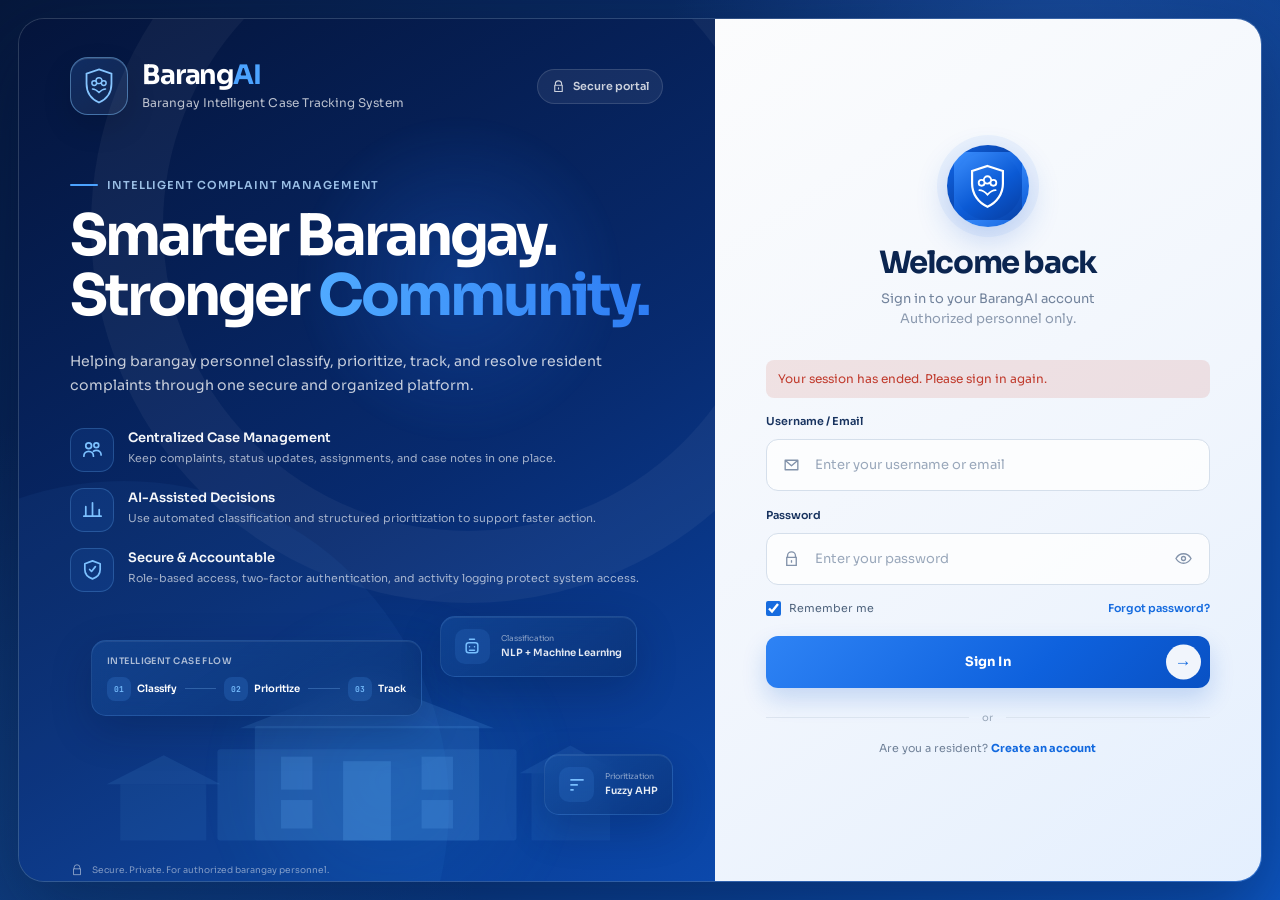
==== index.html @ 4b012989 "Index" ====
<!DOCTYPE html>
<html lang="en">
<head>
<meta charset="UTF-8">
<meta name="viewport" content="width=device-width, initial-scale=1.0, viewport-fit=cover">
<meta http-equiv="Cache-Control" content="no-store, no-cache, must-revalidate, max-age=0">
<meta http-equiv="Pragma" content="no-cache">
<meta http-equiv="Expires" content="0">
<title>BarangAI – Barangay Intelligent Case Tracking System</title>
<link rel="stylesheet" href="styles.css?v=20260828-iosshell2">
<link rel="stylesheet" href="mobile-responsive.css?v=20260828-iosshell2">   <!-- ADD THIS LINE -->
</head>
<body>
<div id="admin-boot-guard" style="position:fixed;inset:0;z-index:9999;display:flex;align-items:center;justify-content:center;background:#f4f8fc;font-family:Arial,sans-serif;color:#15375f;">
  <div style="text-align:center;padding:24px;">
    <div style="font-size:18px;font-weight:700;margin-bottom:7px;">Loading BarangAI…</div>
    <div style="font-size:12px;color:#71839a;">Verifying your administrator session.</div>
  </div>
</div>



<!-- MAIN SHELL -->
<div id="shell" style="visibility:hidden;opacity:0;">
  <!-- SIDEBAR -->
  <div id="sidebar">
    <div id="sidebar-brand">
      <div class="logo">Barang<span>AI</span></div>
      <div class="sub">Barangay Intelligent Case Tracking System</div>
    </div>
    <div id="sidebar-user">
      <div class="user-ava">BAI</div>
      <div>
        <div class="user-name">Nicole | Airon | Darrel</div>
        <div class="user-role">CS - 3IS2</div>
      </div>
    </div>
    <div class="nav-section" id="admin-main-label">Main</div>

      <!-- SUPER ADMIN NAVIGATION -->
      <div id="super-admin-nav" style="display:none;">

        <div class="nav-section">System</div>

        <div class="nav-item active"
            data-sa-screen="dashboard"
            onclick="showScreen('dashboard',this)">
          <span class="nav-icon">▦</span> Dashboard
        </div>

        <div class="nav-item"
            data-sa-screen="barangays"
            onclick="showScreen('barangays',this)">
          <span class="nav-icon">🏘️</span> Barangays
        </div>

        <div class="nav-item"
            data-sa-screen="complaints"
            onclick="showScreen('complaints',this)">
          <span class="nav-icon">📋</span> Complaints
        </div>

        <div class="nav-item"
            data-sa-screen="officers"
            onclick="showScreen('officers',this)">
          <span class="nav-icon">👮</span> Officers
        </div>

        <div class="nav-item"
            data-sa-screen="users"
            onclick="showScreen('users',this)">
          <span class="nav-icon">👥</span> Users &amp; Roles
        </div>

        <div class="nav-section">System Management</div>

        <div class="nav-item"
            data-sa-screen="reports"
            onclick="showScreen('reports',this)">
          <span class="nav-icon">📈</span> Reports &amp; Analytics
        </div>

        <div class="nav-item"
            data-sa-screen="ai"
            onclick="showScreen('ai',this)">
          <span class="nav-icon">🤖</span> AI Model
        </div>

        <div class="nav-item"
            data-sa-screen="settings"
            onclick="showScreen('settings',this)">
          <span class="nav-icon">⚙️</span> System Settings
        </div>

        <div class="nav-item"
            data-sa-screen="activity-logs"
            onclick="showScreen('activity-logs',this)">
          <span class="nav-icon">🧾</span> Activity Logs
        </div>

      </div>

      <!-- NORMAL BARANGAY ADMIN NAVIGATION -->
      <div class="nav-item active"
          data-admin-nav="1"
          onclick="showScreen('dashboard',this)">
        <span class="nav-icon">▦</span> Dashboard
      </div>

      <div class="nav-item"
          data-admin-nav="1"
          onclick="showScreen('complaints',this)">
        <span class="nav-icon">📋</span> Complaints
      </div>

      <div class="nav-item"
          data-admin-nav="1"
          onclick="showScreen('priority',this)">
        <span class="nav-icon">⚡</span> Priority Queue
      </div>

      <div class="nav-item"
          data-admin-nav="1"
          onclick="showScreen('cases',this)">
        <span class="nav-icon">📁</span> Case Tracking
      </div>

      <div class="nav-item"
          data-admin-nav="1"
          onclick="showScreen('ai',this)">
        <span class="nav-icon">🤖</span> AI Results
      </div>

      <div class="nav-section" data-admin-nav="1">Admin</div>

      <div class="nav-item"
          data-admin-nav="1"
          onclick="showScreen('reports',this)">
        <span class="nav-icon">📈</span> Reports
      </div>

      <div class="nav-item"
          data-admin-nav="1"
          onclick="showScreen('users',this)">
        <span class="nav-icon">👥</span> Users
      </div>

      <div class="nav-item"
          data-admin-nav="1"
          onclick="showScreen('notifs',this)">
        <span class="nav-icon">🔔</span> Notifications
      </div>

      <div class="nav-item"
          data-admin-nav="1"
          onclick="showScreen('officers',this)">
        <span class="nav-icon">👮</span> Officers
      </div>

      <div class="nav-item"
          data-admin-nav="1"
          onclick="showScreen('settings',this)">
        <span class="nav-icon">⚙️</span> Settings
      </div>
      <div id="sidebar-footer">
      <div class="logout-btn" onclick="doLogout()">⬅ Sign Out

      </div>
    </div>
  </div>

  <!-- MAIN AREA -->
  <div id="main">
    <div id="topbar">
      <div id="topbar-title">Dashboard</div>
              <!-- SUPER ADMIN GLOBAL CONTEXT -->
        <div id="super-admin-context"
            style="display:none;margin-left:18px;align-items:center;gap:8px;">

          <span style="font-size:11px;color:var(--text3);font-weight:600;">
            Barangay:
          </span>

          <select
            class="inp sel"
            id="global-barangay-select"
            style="height:32px;padding:5px 30px 5px 10px;font-size:11px;min-width:190px;">
            <option value="">All Barangays</option>
          </select>

        </div>
      <div style="display:flex;align-items:center;gap:8px;margin-left:auto;">
        <button
        class="btn btn-primary btn-sm"
        id="topbar-submit-complaint"
        onclick="showModal('submitModal')">+ Submit Complaint</button>
        <div class="topbar-action" onclick="showScreen('notifs',null)" style="position:relative;">🔔<span id="notif-badge" style="display:none;position:absolute;top:-2px;right:-2px;min-width:16px;height:16px;padding:0 4px;border-radius:8px;background:var(--red,#dc2626);color:#fff;font-size:10px;font-weight:700;line-height:16px;text-align:center;">0</span></div>
        <div class="topbar-action" onclick="openMyAccount()" title="My account">👤</div>
      </div>
    </div>

    <div id="content">

<!-- ═══════════════════════════════════════════════════
     DASHBOARD
═══════════════════════════════════════════════════ -->
<div id="screen-dashboard" class="screen active">
  <section class="portal-hero" aria-label="Dashboard overview">
    <div class="portal-hero-copy">
      <div class="portal-eyebrow admin-only">Barangay Operations Center</div>
      <div class="portal-eyebrow super-only">BarangAI System Command</div>
      <div class="page-header">
        <div class="page-title" id="dashboardGreeting">Dashboard</div>
        <div class="page-sub" id="dashboardSub">Welcome back, Administrator. Here's today's overview.</div>
      </div>

      <div class="portal-feature-row admin-only">
        <span class="portal-chip"><b>▦</b> Monitor &amp; manage</span>
        <span class="portal-chip"><b>✓</b> Resolve issues faster</span>
        <span class="portal-chip"><b>◈</b> Data-driven insights</span>
      </div>

      <div class="portal-feature-row super-only">
        <span class="portal-chip"><i class="live-dot"></i> Real-time overview</span>
        <span class="portal-chip"><b>✦</b> AI-powered insights</span>
        <span class="portal-chip"><b>◎</b> 6 KP categories</span>
      </div>
    </div>

    <div class="portal-hero-art admin-only" aria-hidden="true">
      <div class="admin-sun"></div>
      <div class="admin-cloud cloud-a"></div>
      <div class="admin-cloud cloud-b"></div>
      <div class="civic-hall">
        <div class="hall-flag"></div>
        <div class="hall-roof"></div>
        <div class="hall-sign">BARANGAY HALL</div>
        <div class="hall-body">
          <span></span><span></span><span></span><span></span><span></span>
        </div>
        <div class="hall-steps"></div>
      </div>
      <div class="admin-wave wave-a"></div>
      <div class="admin-wave wave-b"></div>
    </div>

    <div class="portal-hero-art super-only" aria-hidden="true">
      <div class="network-orbit orbit-a"></div>
      <div class="network-orbit orbit-b"></div>
      <div class="network-orbit orbit-c"></div>
      <div class="command-globe">
        <span class="globe-line gl1"></span>
        <span class="globe-line gl2"></span>
        <span class="globe-line gl3"></span>
      </div>
      <span class="network-node n1"></span>
      <span class="network-node n2"></span>
      <span class="network-node n3"></span>
      <span class="network-node n4"></span>
      <span class="network-node n5"></span>
    </div>
  </section>

  <div class="stats-grid portal-stats">
    <div class="stat-card stat-total-card">
      <div class="stat-icon blue">📋</div>
      <div class="stat-copy">
        <div class="stat-label">Total Complaints</div>
        <div class="stat-value" id="stat-total">0</div>
        <div class="stat-delta">No complaints yet</div>
      </div>
      <div class="stat-watermark">▥</div>
    </div>
    <div class="stat-card amber">
      <div class="stat-icon amber">◷</div>
      <div class="stat-copy">
        <div class="stat-label">Pending</div>
        <div class="stat-value" id="stat-pending">0</div>
        <div class="stat-delta neg">Awaiting action</div>
      </div>
      <div class="stat-watermark">⌛</div>
    </div>
    <div class="stat-card green">
      <div class="stat-icon green">✓</div>
      <div class="stat-copy">
        <div class="stat-label">Resolved</div>
        <div class="stat-value" id="stat-resolved">0</div>
        <div class="stat-delta">—</div>
      </div>
      <div class="stat-watermark">✪</div>
    </div>
    <div class="stat-card stat-response-card">
      <div class="stat-icon violet">↗</div>
      <div class="stat-copy">
        <div class="stat-label">Avg. Response</div>
        <div class="stat-value" id="stat-response">—</div>
        <div class="stat-delta">No data yet</div>
      </div>
      <div class="stat-watermark">▥</div>
    </div>
  </div>
  <div class="dashboard-grid">
    <div>
      <div class="card">
        <div class="card-header">
          <div class="card-title">Recent Complaints</div>
          <button class="btn btn-ghost btn-sm" onclick="showScreen('complaints',null)">View All →</button>
        </div>
        <div class="card-body" id="dashboard-recent">
          <div class="empty-state">
            <div class="empty-icon">📋</div>
            <div class="empty-title">No complaints yet</div>
            <div class="empty-desc">Submitted complaints will appear here.</div>
          </div>
        </div>
      </div>
      <div class="card">
        <div class="card-header">
          <div class="card-title">Final Model Comparison — Weighted F1 (Locked Test Set)</div>
        </div>
        <div class="card-body">
          <div id="accuracy-bars"></div>
          <div class="alert alert-info" style="margin-bottom:0;">🤖 <strong>Active model: SVM</strong> — selected by weighted F1-score (<strong>83.77%</strong>) on the final locked test set. Final modeling dataset: <strong>3,669</strong> records across 6 KP categories.</div>
        </div>
      </div>
    </div>
    <div>
      <div class="card">
        <div class="card-header"><div class="card-title">By Category</div></div>
        <div class="card-body">
          <div class="donut-wrap">
            <div class="donut" id="dashboard-donut"></div>
            <div class="legend" id="dashboard-legend"></div>
          </div>
        </div>
      </div>
      <div class="card">
        <div class="card-header"><div class="card-title">Critical Cases</div></div>
        <div class="card-body" style="padding:12px;" id="critical-cases"></div>
      </div>
    </div>
  </div>
</div>

<!-- ═══════════════════════════════════════════════════
     SUPER ADMIN — BARANGAYS
═══════════════════════════════════════════════════ -->
<div id="screen-barangays" class="screen">

  <div style="display:flex;align-items:flex-start;justify-content:space-between;margin-bottom:16px;">

    <div>
      <div class="page-title">Barangays</div>
      <div class="page-sub">
        Manage barangays registered in the BarangAI system.
      </div>
    </div>

    <button
      class="btn btn-primary"
      id="sa-add-barangay-btn"
      type="button">
      + Add Barangay
    </button>

  </div>

  <div class="stats-grid">

    <div class="stat-card">
      <div class="stat-label">Total Barangays</div>
      <div class="stat-value" id="sa-brgy-total">0</div>
      <div class="stat-delta">Registered barangays</div>
    </div>

    <div class="stat-card green">
      <div class="stat-label">Active</div>
      <div class="stat-value"
           id="sa-brgy-active"
           style="color:var(--green)">0</div>
      <div class="stat-delta">Currently active</div>
    </div>

    <div class="stat-card amber">
      <div class="stat-label">Inactive</div>
      <div class="stat-value"
           id="sa-brgy-inactive"
           style="color:var(--amber)">0</div>
      <div class="stat-delta">Temporarily inactive</div>
    </div>

    <div class="stat-card">
      <div class="stat-label">Suspended</div>
      <div class="stat-value"
           id="sa-brgy-suspended">0</div>
      <div class="stat-delta">Access restricted</div>
    </div>

  </div>

  <div class="card">

    <div class="card-header">
      <div>
        <div class="card-title">Barangay Directory</div>
        <div style="font-size:11px;color:var(--text3);margin-top:3px;">
          Global barangay records available to the Super Administrator.
        </div>
      </div>
    </div>

    <div class="card-body np">

      <table class="tbl">
        <thead>
          <tr>
            <th>Barangay</th>
            <th>Municipality / City</th>
            <th>Administrator Email</th>
            <th>Status</th>
            <th style="width:120px;">Actions</th>
          </tr>
        </thead>

        <tbody id="sa-barangays-tbody">
          <tr>
            <td colspan="5"
                style="text-align:center;padding:24px;color:var(--text3);">
              Loading barangays…
            </td>
          </tr>
        </tbody>
      </table>

    </div>
  </div>

</div>

<!-- ═══════════════════════════════════════════════════
     COMPLAINTS
═══════════════════════════════════════════════════ -->
<div id="screen-complaints" class="screen">
  <div style="display:flex;align-items:center;justify-content:space-between;margin-bottom:16px;">
    <div class="page-header" style="margin:0;">
      <div class="page-title">All Complaints</div>
      <div class="page-sub">0 total records</div>
    </div>
    <button class="btn btn-primary" onclick="showModal('submitModal')">+ Submit Complaint</button>
  </div>
  <div class="search-bar">
    <span style="color:var(--text3);font-size:13px;">🔍</span>
    <input placeholder="Search by ID, keyword, or description…" id="complaint-search" oninput="filterComplaints()">
  </div>
  <div class="filter-row">
    <span style="font-size:11px;color:var(--text3);">Status:</span>
    <div class="chip active" onclick="filterByStatus('All',this)">All</div>
    <div class="chip" onclick="filterByStatus('Open',this)">Open</div>
    <div class="chip" onclick="filterByStatus('In Progress',this)">In Progress</div>
    <div class="chip" onclick="filterByStatus('Resolved',this)">Resolved</div>
    <div class="chip" onclick="filterByStatus('Closed',this)">Closed</div>
    <div style="margin-left:auto;display:flex;gap:8px;">
      <select class="inp sel" id="cat-filter" style="font-size:11px;padding:5px 28px 5px 10px;height:30px;" onchange="filterComplaints()">
        <option value="">Category: All</option>
        <option>Threat &amp; Violence</option>
        <option>Financial &amp; Fraud</option>
        <option>Money/Debt Disputes</option>
        <option>Property Disputes</option>
        <option>Neighbor Disputes</option>
        <option>Contract Disputes</option>
        <option>Accident &amp; Traffic</option>
        <option>Environmental &amp; Infrastructure</option>
      </select>
      <select class="inp sel" id="pri-filter" style="font-size:11px;padding:5px 28px 5px 10px;height:30px;" onchange="filterComplaints()">
        <option value="">Priority: All</option>
        <option>Critical</option><option>High</option><option>Medium</option><option>Low</option>
      </select>
    </div>
  </div>
  <div class="card">
    <div class="card-body np">
      <table class="tbl">
        <thead>
          <tr><th>ID</th><th>Filed Date &amp; Time (PHT)</th><th>Description</th><th>Category</th><th>Priority Score</th><th>Officer</th><th>Status</th><th></th><th></th></tr>
        </thead>
        <tbody id="complaints-tbody"></tbody>
      </table>
    </div>
  </div>
</div>

<!-- ═══════════════════════════════════════════════════
     COMPLAINT DETAIL
═══════════════════════════════════════════════════ -->
<div id="screen-complaint-detail" class="screen">
  <div class="breadcrumb">Complaints / <b id="detail-breadcrumb">—</b></div>
  <div style="display:flex;justify-content:space-between;align-items:flex-start;margin-bottom:16px;">
    <div>
      <div class="page-title" id="detail-page-title">—</div>
      <div style="display:flex;gap:6px;margin-top:6px;" id="detail-badge-row">
        <span class="badge b-blue">—</span>
        <span class="badge b-gray">—</span>
        <span class="badge b-gray">—</span>
      </div>
    </div>
    <div style="display:flex;gap:8px;">
      <button class="btn btn-secondary btn-sm" onclick="showScreen('complaints',null)">← Back</button>
      <!-- CHANGED: now calls openAssignModal() with the current complaint ID -->
      <button class="btn btn-primary btn-sm" onclick="openAssignModal(_currentDetailComplaintId)">Assign Officer</button>
      <button class="btn btn-secondary btn-sm" id="detail-resolve-btn" style="color:var(--green);border-color:var(--green);">✓ Resolve</button>
      <button class="btn btn-secondary btn-sm" id="detail-close-btn" style="color:var(--text3);">⊘ Close Case</button>
    </div>
  </div>
  <div style="display:grid;grid-template-columns:2fr 1fr;gap:16px;">
    <div>
      <div class="card">
        <div class="card-header"><div class="card-title">Complaint Details</div></div>
        <div class="card-body">
          <div class="detail-grid" style="margin-bottom:16px;">
            <div class="detail-item"><div class="dl">Filed Date &amp; Time (PHT)</div><div class="dv" id="detail-date-filed">—</div></div>
            <div class="detail-item"><div class="dl">Incident Date &amp; Time</div><div class="dv" id="detail-incident-date">—</div></div>
            <div class="detail-item"><div class="dl">Location</div><div class="dv" id="detail-location">—</div></div>
            <div class="detail-item"><div class="dl">Affected Persons</div><div class="dv" id="detail-affected">—</div></div>
            <div class="detail-item"><div class="dl">Complainant</div><div class="dv" id="detail-complainant">Anonymous</div></div>
            <div class="detail-item"><div class="dl">Assigned Officer</div><div class="dv" id="detail-officer">—</div></div>
            <div class="detail-item"><div class="dl">Officer Assigned At (PHT)</div><div class="dv" id="detail-officer-assigned">—</div></div>
          </div>
          <hr class="divider">
          <div class="dl" style="margin-bottom:8px;">Description</div>
          <div id="detail-description" style="font-size:13px;color:var(--text);line-height:1.7;background:var(--bg);padding:13px;border-radius:var(--r);">—</div>
        </div>
      </div>
      <div class="card">
        <div class="card-header"><div class="card-title">🤖 NLP Classification Result</div></div>
        <div class="card-body">
          <div class="nlp-box">
            <div class="nlp-label">SVM Model — Category Scores</div>
            <div id="nlp-conf-bars"></div>
          </div>
          <div style="margin-top:12px;font-size:11px;color:var(--text3);">
            Predicted: <strong style="color:var(--blue)" id="nlp-predicted-label">—</strong>
            · Word TF-IDF (1,3) + char_wb TF-IDF (3,6) · LinearSVC C=0.5
          </div>
        </div>
      </div>
      <div class="card">
        <div class="card-header">
          <div class="card-title">Case Notes</div>
          <button class="btn btn-ghost btn-sm" onclick="showNoteForm()">+ Add Note</button>
        </div>
        <div class="card-body" id="case-notes"></div>
        <div id="note-form" style="display:none; padding: 0 16px 16px;">
          <div style="border-top: 1px solid var(--border); padding-top: 12px;">
            <textarea
              class="inp ta"
              id="note-content"
              placeholder="Type your note here…"
              style="min-height: 80px; margin-bottom: 8px;"
            ></textarea>
            <div style="display:flex; gap:8px; justify-content:flex-end;">
              <button class="btn btn-secondary btn-sm" onclick="hideNoteForm()">Cancel</button>
              <button class="btn btn-primary btn-sm" id="note-submit-btn" onclick="submitNote()">Save Note</button>
            </div>
          </div>
        </div>
      </div>
      <div class="card">
        <div class="card-header"><div class="card-title">Case Timeline</div><div style="margin-left:auto;font-size:10px;color:var(--text3);">Exact server timestamps · PHT (UTC+8)</div></div>
        <div class="card-body" id="detail-timeline">
          <div class="empty-state" style="padding:24px 0;">
            <div class="empty-icon">📅</div>
            <div class="empty-title">No activity yet</div>
          </div>
        </div>
      </div>
    </div>
  </div>
</div>

<!-- ═══════════════════════════════════════════════════
     PRIORITY QUEUE
═══════════════════════════════════════════════════ -->
<div id="screen-priority" class="screen">
  <div class="page-header">
    <div class="page-title">Priority Queue</div>
    <div class="page-sub">Complaints ranked by Fuzzy AHP score — Severity (46.6%) · Urgency (27.7%) · Affected Individuals (16.1%) · Frequency (9.6%)</div>
  </div>
  <div class="card">
    <div class="card-body np">
      <table class="tbl">
        <thead>
          <tr><th>Rank</th><th>ID</th><th>Category</th><th>Priority Score</th><th>Severity</th><th>Urgency</th><th>Frequency</th><th>Affected</th><th>Officer</th><th>Status</th><th></th></tr>
        </thead>
        <tbody id="priority-tbody"></tbody>
      </table>
    </div>
  </div>
</div>

<!-- ═══════════════════════════════════════════════════
     CASE TRACKING KANBAN
═══════════════════════════════════════════════════ -->
<div id="screen-cases" class="screen">
  <div style="display:flex;align-items:center;justify-content:space-between;margin-bottom:16px;">
    <div class="page-header" style="margin:0;">
      <div class="page-title">Case Board</div>
      <div class="page-sub">Live case management — move or resolve complaints directly from here</div>
    </div>
  </div>
  <div class="kanban" id="kanban-board"></div>
</div>

<!-- ═══════════════════════════════════════════════════
     AI RESULTS
═══════════════════════════════════════════════════ -->
<div id="screen-ai" class="screen">
  <div class="page-header">
    <div class="page-title">AI Classification Results</div>
    <div class="page-sub">Final NLP evaluation · 3,669 modeling records · 6 KP categories (RA 7160) · 2,928 train / 741 locked test · 0 identical-text train/test overlap</div>
  </div>
  <div class="stats-grid">
    <div class="stat-card green">
      <div class="stat-label">SVM Accuracy (100%)</div>
      <div class="stat-value" style="color:var(--green)">83.81%</div>
      <div class="stat-delta">Best performing model ★</div>
    </div>
    <div class="stat-card">
      <div class="stat-label">SVM F1-Score (100%)</div>
      <div class="stat-value">83.77%</div>
      <div class="stat-delta">Weighted F1 · 741 locked test samples</div>
    </div>
    <div class="stat-card amber">
      <div class="stat-label">Naive Bayes (100%)</div>
      <div class="stat-value" style="color:var(--amber)">75.16%</div>
      <div class="stat-delta">Baseline · fastest inference</div>
    </div>
    <div class="stat-card">
      <div class="stat-label">BiLSTM (100%)</div>
      <div class="stat-value">71.22%</div>
      <div class="stat-delta">Sequential model · slowest inference</div>
    </div>
  </div>
  <div class="card" style="margin-bottom:16px;">
    <div class="card-header">
      <div class="card-title">F1-Score by Training Data Size (25%–100%) — All Three Models</div>
      <span class="badge b-green" style="font-size:10px;">Locked test set · no data leakage</span>
    </div>
    <div class="card-body np">
      <table class="tbl" id="dataset-version-tbl">
        <thead>
          <tr>
            <th>Dataset</th>
            <th>Train Samples</th>
            <th>Naive Bayes F1</th>
            <th>SVM F1</th>
            <th>BiLSTM F1</th>
            <th>Best Model</th>
          </tr>
        </thead>
        <tbody id="dataset-version-tbody"></tbody>
      </table>
    </div>
  </div>
  <div class="g2">
    <div class="card">
      <div class="card-header">
        <div class="card-title">Model Comparison — 100% Training Data · Best Overall</div>
      </div>
      <div class="card-body np">
        <table class="tbl">
          <thead>
            <tr><th>Metric</th><th>Naive Bayes</th><th style="background:var(--sky-light);color:var(--blue)">SVM ★</th><th>BiLSTM</th></tr>
          </thead>
          <tbody id="model-comparison-tbody"></tbody>
        </table>
      </div>
    </div>
    <div class="card">
      <div class="card-header"><div class="card-title">Per-Category Report — SVM · Locked Test Set</div></div>
      <div class="card-body np">
        <table class="tbl">
          <thead><tr><th>Category</th><th>Precision</th><th>Recall</th><th>F1</th><th>Support</th></tr></thead>
          <tbody id="f1-tbody"></tbody>
        </table>
      </div>
    </div>
  </div>
  <div class="card">
    <div class="card-header"><div class="card-title">Final NLP Feature-Extraction Pipeline</div></div>
    <div class="card-body">
      <div id="nlp-pipeline" style="display:flex;align-items:center;flex-wrap:wrap;gap:8px;margin-bottom:14px;"></div>
      <hr class="divider" style="margin:12px 0;">
      <div style="font-size:11px;color:var(--text2);font-weight:600;margin-bottom:6px;">Training Data Policy</div>
      <div style="display:flex;gap:8px;flex-wrap:wrap;margin-bottom:10px;" id="aug-tags"></div>
      <div style="font-size:11px;color:var(--text3);">Final model inference applies Unicode NFKC normalization and lowercase before the exported Word + Character TF-IDF feature union. No synthetic data augmentation was used in the final modeling dataset.</div>
    </div>
  </div>
</div>

<!-- ═══════════════════════════════════════════════════
     REPORTS
═══════════════════════════════════════════════════ -->
<div id="screen-reports" class="screen">
  <div class="page-header">
    <div class="page-title">Reports</div>
    <div class="page-sub">Generate and export system performance reports</div>
  </div>
  <div class="g2">
    <div id="report-list"></div>
    <div>
      <div class="card">
        <div class="card-header"><div class="card-title">Daily Complaint Volume (Last 7 Days)</div></div>
        <div class="card-body">
          <div class="bars" style="height:120px;" id="weekly-bars"></div>
        </div>
      </div>
    </div>
  </div>
</div>

<!-- USERS -->
<div id="screen-users" class="screen">
  <div style="display:flex;align-items:center;justify-content:space-between;margin-bottom:16px;">
    <div class="page-header" style="margin:0;"><div class="page-title">User Management</div></div>
    <button class="btn btn-primary" onclick="openAddUser()">+ Add User</button>
  </div>
  <div class="tabs" id="users-tabs" style="margin-bottom:14px;">
    <div class="tab active" onclick="switchUsersTab('users',this)">Users &amp; Roles</div>
    <div class="tab"        onclick="switchUsersTab('audit',this)">Activity Log</div>
    <div class="tab"        onclick="switchUsersTab('stats',this)">Admin Stats</div>
  </div>
  <div id="users-panel">
    <div class="card"><div class="card-body np">
      <table class="tbl">
        <thead>
          <tr>
            <th>Name</th>
            <th>Email</th>
            <th>Barangay</th>
            <th>Role</th>
            <th>Status</th>
            <th>Last Login</th>
            <th></th>
          </tr>
        </thead>
        <tbody id="users-tbody"></tbody>
      </table>
    </div></div>
  </div>
  <div id="audit-panel" style="display:none;">
    <div class="card"><div class="card-body np">
      <table class="tbl">
        <thead><tr><th>When</th><th>Who</th><th>Action</th><th>Detail</th></tr></thead>
        <tbody id="audit-tbody"></tbody>
      </table>
    </div></div>
  </div>
  <div id="stats-panel" style="display:none;">
    <div class="card"><div class="card-body np">
      <table class="tbl">
        <thead><tr><th>Admin</th><th style="text-align:center">Resolved</th><th style="text-align:center">Closed</th><th style="text-align:center">Total Handled</th><th>Categories Processed</th></tr></thead>
        <tbody id="stats-tbody"></tbody>
      </table>
    </div></div>
  </div>
</div>

<!-- ═══════════════════════════════════════════════════
     SUPER ADMIN — GLOBAL ACTIVITY LOGS
═══════════════════════════════════════════════════ -->
<div id="screen-activity-logs" class="screen">

  <div class="page-header">

    <div class="page-title">
      Activity Logs
    </div>

    <div class="page-sub">
      System-wide audit trail of recorded BarangAI activity.
    </div>

  </div>


  <!-- FILTERS -->
  <div
    class="card"
    style="margin-bottom:14px;">

    <div class="card-body">

      <div
        style="
          display:grid;
          grid-template-columns:2fr 1fr 1fr;
          gap:10px;
          align-items:end;
        ">


        <div class="field">

          <div class="label">
            Search
          </div>

          <input
            class="inp"
            id="sa-log-search"
            placeholder="Search user, action, barangay, description…"
            oninput="renderGlobalActivityLogs()">

        </div>


        <div class="field">

          <div class="label">
            Role
          </div>

          <select
            class="inp sel"
            id="sa-log-role-filter"
            onchange="renderGlobalActivityLogs()">

            <option value="">
              All Roles
            </option>

            <option value="super_admin">
              Super Admin
            </option>

            <option value="admin">
              Administrator
            </option>

            <option value="staff">
              Staff
            </option>

            <option value="viewer">
              Viewer
            </option>

            <option value="resident">
              Resident
            </option>

          </select>

        </div>


        <div class="field">

          <div class="label">
            Action
          </div>

          <select
            class="inp sel"
            id="sa-log-action-filter"
            onchange="renderGlobalActivityLogs()">

            <option value="">
              All Actions
            </option>

          </select>

        </div>

      </div>

    </div>

  </div>


  <!-- LOG TABLE -->
  <div class="card">

    <div class="card-header">

      <div>

        <div class="card-title">
          Global Audit Trail
        </div>

        <div
          id="sa-log-count"
          style="
            font-size:11px;
            color:var(--text3);
            margin-top:3px;
          ">
          Loading activity…
        </div>

      </div>


      <button
        class="btn btn-ghost btn-sm"
        type="button"
        onclick="loadGlobalActivityLogs()">
        ↻ Refresh
      </button>

    </div>


    <div class="card-body np">

      <div style="overflow-x:auto;">

        <table class="tbl">

          <thead>

            <tr>

              <th style="white-space:nowrap;">
                Timestamp
              </th>

              <th>
                User
              </th>

              <th>
                Role
              </th>

              <th>
                Barangay
              </th>

              <th>
                Action
              </th>

              <th>
                Description
              </th>

              <th>
                IP Address
              </th>

            </tr>

          </thead>


          <tbody id="sa-global-log-tbody">

            <tr>

              <td
                colspan="7"
                style="
                  text-align:center;
                  padding:30px;
                  color:var(--text3);
                ">
                Open Activity Logs to load records.
              </td>

            </tr>

          </tbody>

        </table>

      </div>

    </div>

  </div>

</div>

<!-- NOTIFICATIONS -->
<div id="screen-notifs" class="screen">
  <div style="display:flex;align-items:center;justify-content:space-between;margin-bottom:16px;">
    <div class="page-header" style="margin:0;"><div class="page-title">Notifications</div></div>
    <button class="btn btn-ghost btn-sm" onclick="markAllNotifsRead()">Mark all as read</button>
  </div>
  <div class="card">
    <div class="card-body" id="notifs-list"></div>
  </div>
</div>
<!-- ═══════════════════════════════════════════════════
     SETTINGS
═══════════════════════════════════════════════════ -->
<div id="screen-settings" class="screen">

  <div class="page-header">
    <div class="page-title">System Settings</div>
    <div class="page-sub">
      Manage barangay configuration, complaint settings, AI options, and configuration audit records.
    </div>
  </div>

  <!-- SETTINGS TABS -->
  <div class="tabs" id="settings-tabs" style="margin-bottom:16px;">
    <div
      class="tab active"
      onclick="switchSettingsTab('general',this)">
      General
    </div>

    <div
      class="tab"
      onclick="switchSettingsTab('categories',this)">
      Categories
    </div>

    <div
      class="tab"
      onclick="switchSettingsTab('ai',this)">
      AI Model
    </div>

    <div
      class="tab"
      onclick="switchSettingsTab('audit',this)">
      Audit Log
    </div>

    <div
      class="tab"
      onclick="switchSettingsTab('officers',this)">
      Officers
    </div>
  </div>


  <!-- ═══════════════════════════════════════
       GENERAL SETTINGS
  ═══════════════════════════════════════ -->
  <div id="settings-panel-general">

    <div class="card">
      <div class="card-header">
        <div class="card-title">General Configuration</div>
      </div>

      <div class="card-body">

        <div class="form-row full">
          <div class="field">
            <div class="label">System Name</div>
            <input
              class="inp filled"
              value="BICTS – Barangay Intelligent Case Tracking System"
              disabled>
          </div>
        </div>

        <div class="form-row">
          <div class="field">
            <div class="label">
              Barangay Name <span>*</span>
            </div>
            <input
              class="inp"
              id="cfg-barangay-name"
              placeholder="Barangay name">
          </div>

          <div class="field">
            <div class="label">Municipality / City</div>
            <input
              class="inp"
              id="cfg-municipality"
              placeholder="Municipality or city">
          </div>
        </div>

        <div class="form-row full">
          <div class="field">
            <div class="label">Administrator Email</div>
            <input
              class="inp"
              id="cfg-admin-email"
              type="email"
              placeholder="admin@example.com">
          </div>
        </div>

      </div>
    </div>


    <div class="card">
      <div class="card-header">
        <div class="card-title">Complaint &amp; AI Behavior</div>
      </div>

      <div class="card-body">

        <div class="setting-row">
          <div class="setting-info">
            <div class="setting-name">
              Automatic Classification
            </div>
            <div class="setting-desc">
              Automatically classify newly submitted complaints using the configured NLP model.
            </div>
          </div>

          <div
            class="toggle off"
            id="tog-auto-classify"
            onclick="toggleSetting(this)">
          </div>
        </div>


        <div class="setting-row">
          <div class="setting-info">
            <div class="setting-name">
              Allow Anonymous Complaints
            </div>
            <div class="setting-desc">
              Permit complainants to submit a complaint without providing their name.
            </div>
          </div>

          <div
            class="toggle off"
            id="tog-allow-anonymous"
            onclick="toggleSetting(this)">
          </div>
        </div>


        <div
          id="settings-msg"
          style="font-size:12px;min-height:18px;margin-top:14px;">
        </div>

        <div style="display:flex;justify-content:flex-end;margin-top:8px;">
          <button
            class="btn btn-primary"
            id="settings-save-btn"
            onclick="saveSettings()">
            Save Settings
          </button>
        </div>

      </div>
    </div>

  </div>


  <!-- ═══════════════════════════════════════
       CATEGORIES
  ═══════════════════════════════════════ -->
  <div
    id="settings-panel-categories"
    style="display:none;">

    <div class="card">
      <div class="card-header">
        <div>
          <div class="card-title">
            Complaint Categories
          </div>
          <div style="font-size:11px;color:var(--text3);margin-top:3px;">
            Categories currently used by the complaint classification system.
          </div>
        </div>
      </div>

      <div class="card-body np">
        <table class="tbl">
          <thead>
            <tr>
              <th>#</th>
              <th>Category</th>
              <th>Color</th>
              <th style="text-align:center;">Complaints</th>
              <th style="text-align:center;">Avg. Relative Score</th>
            </tr>
          </thead>

          <tbody id="categories-tbody"></tbody>
        </table>
      </div>
    </div>

  </div>


  <!-- ═══════════════════════════════════════
       AI MODEL
  ═══════════════════════════════════════ -->
  <div id="settings-panel-ai" style="display:none;">
    <div class="card">
      <div class="card-header">
        <div>
          <div class="card-title">AI Model — Final SVM</div>
          <div style="font-size:11px;color:var(--text3);margin-top:3px;">Final Chapter 4 evaluation metrics and deployed browser-model configuration.</div>
        </div>
        <span class="badge b-green">ACTIVE · SVM</span>
      </div>
      <div class="card-body">
        <div id="ai-settings-model-summary"></div>
        <div style="font-size:11px;font-weight:700;color:var(--text2);margin:18px 0 10px;">MODEL COMPARISON — WEIGHTED F1</div>
        <div id="ai-settings-perf-bars"></div>
      </div>
    </div>

    <div class="card">
      <div class="card-header"><div class="card-title">SVM Performance by Complaint Category</div></div>
      <div class="card-body np">
        <table class="tbl">
          <thead><tr><th>Category</th><th>Precision</th><th>Recall</th><th>F1</th><th>Support</th></tr></thead>
          <tbody id="ai-settings-category-tbody"></tbody>
        </table>
      </div>
    </div>

    <div class="alert alert-info">
      ℹ️ LinearSVC class predictions use the raw decision function. Any percentage shown beside a live individual prediction is a <strong>relative UI score</strong>, not a calibrated probability.
    </div>
  </div>


  <!-- ═══════════════════════════════════════
       CONFIGURATION AUDIT
  ═══════════════════════════════════════ -->
  <div
    id="settings-panel-audit"
    style="display:none;">

    <div class="card">

      <div class="card-header">
        <div>
          <div class="card-title">
            Configuration Audit Log
          </div>
          <div style="font-size:11px;color:var(--text3);margin-top:3px;">
            Recorded changes to barangay and supported system configuration.
          </div>
        </div>
      </div>

      <div class="card-body np">

        <table class="tbl">
          <thead>
            <tr>
              <th>When</th>
              <th>User</th>
              <th>Action</th>
              <th>Detail</th>
              <th>IP Address</th>
            </tr>
          </thead>

          <tbody id="settings-audit-tbody"></tbody>
        </table>

      </div>
    </div>

  </div>


  <!-- ═══════════════════════════════════════
       OFFICERS SHORTCUT
  ═══════════════════════════════════════ -->
  <div
    id="settings-panel-officers"
    style="display:none;">

    <div class="card">
      <div class="card-header">
        <div class="card-title">
          Officer Management
        </div>
      </div>

      <div class="card-body">

        <div class="alert alert-info">
          👮 Officer management is available as a dedicated section in the BarangAI sidebar.
        </div>

        <button
          class="btn btn-primary"
          onclick="showScreen(
            'officers',
            document.querySelector('.nav-item[onclick*=officers]')
          )">
          Open Officer Management →
        </button>

      </div>
    </div>

  </div>

</div>
<div id="screen-officers" class="screen">
  <div style="display:flex;justify-content:space-between;align-items:flex-start;margin-bottom:16px;">
    <div>
      <div class="page-title">Officer Management</div>
      <div class="page-sub">Manage officers who can be assigned to handle barangay complaints</div>
    </div>
    <button class="btn btn-primary" onclick="openAddOfficer()">+ Add Officer</button>
  </div>
  <div style="display:flex;gap:12px;margin-bottom:16px;">
    <div class="stat-card" style="flex:1;padding:14px 16px;">
      <div class="stat-label">Total Officers</div>
      <div class="stat-value" id="officer-stat-total" style="font-size:22px;">0</div>
    </div>
    <div class="stat-card green" style="flex:1;padding:14px 16px;">
      <div class="stat-label">Active</div>
      <div class="stat-value" id="officer-stat-active" style="font-size:22px;color:var(--green);">0</div>
    </div>
    <div class="stat-card amber" style="flex:1;padding:14px 16px;">
      <div class="stat-label">Inactive</div>
      <div class="stat-value" id="officer-stat-inactive" style="font-size:22px;color:var(--amber);">0</div>
    </div>
  </div>
  <div class="card">
    <div class="card-body np">
      <table class="tbl">
        <thead>
          <tr>
            <th>Name</th>
            <th>Rank / Position</th>
            <th>Contact</th>
            <th>Email</th>
            <th>Status</th>
            <th style="width:160px;">Actions</th>
          </tr>
        </thead>
        <tbody id="officers-tbody"></tbody>
      </table>
    </div>
  </div>
</div>

    </div><!-- /content -->
  </div><!-- /main -->
</div><!-- /shell -->

<!-- ═══════════════════════════════════════════════════
     SUBMIT COMPLAINT MODAL
═══════════════════════════════════════════════════ -->
<div id="submitModal" class="modal-overlay">
  <div class="modal">
    <div class="modal-header">
      <div class="modal-title">Submit New Complaint</div>
      <div class="modal-close" onclick="closeModal('submitModal')">✕</div>
    </div>
    <div class="modal-body">
      <div class="wizard-steps">
        <div class="wizard-step">
          <div class="wizard-step-n cur" id="ws-n-1">1</div>
          <div class="wizard-step-label cur" id="ws-l-1">Basic Info</div>
        </div>
        <div class="wizard-step-line"></div>
        <div class="wizard-step">
          <div class="wizard-step-n todo" id="ws-n-2">2</div>
          <div class="wizard-step-label todo" id="ws-l-2">Details</div>
        </div>
        <div class="wizard-step-line"></div>
        <div class="wizard-step">
          <div class="wizard-step-n todo" id="ws-n-3">3</div>
          <div class="wizard-step-label todo" id="ws-l-3">AI Result</div>
        </div>
        <div class="wizard-step-line"></div>
        <div class="wizard-step">
          <div class="wizard-step-n todo" id="ws-n-4">4</div>
          <div class="wizard-step-label todo" id="ws-l-4">Confirm</div>
        </div>
      </div>

      <!-- Step 1 -->
      <div class="wizard-panel active" id="wp-1">
        <div class="form-row">
          <div class="field">
            <div class="label">Date of Incident <span>*</span></div>
            <input class="inp" id="w-date" type="date">
          </div>
          <div class="field">
            <div class="label">Time of Incident</div>
            <input class="inp" id="w-time" type="time">
          </div>
        </div>
        <div class="form-row full">
          <div class="field">
            <div class="label">Location / Address <span>*</span></div>
            <input class="inp" id="w-location" placeholder="e.g. Near Purok 3, beside basketball court">
          </div>
        </div>
        <div class="form-row full" style="margin-bottom:0;">
          <div class="field">
            <div class="label">Complaint Description <span>*</span></div>
            <textarea class="inp ta" id="w-description" placeholder="Describe what happened. The SVM classifier will automatically categorize this into one of 6 categories: Neighbor Disputes, Money/Debt Disputes, Family Matters, Petty Criminal Offenses, Property Disputes, or Contract Disputes."></textarea>
          </div>
        </div>
      </div>

      <!-- Step 2 -->
      <div class="wizard-panel" id="wp-2">
        <div class="form-row">
          <div class="field">
            <div class="label">Complainant Name</div>
            <input class="inp" id="w-complainant" placeholder="Leave blank to file anonymously">
          </div>
          <div class="field">
            <div class="label">No. of Affected Individuals</div>
            <input class="inp" id="w-affected" type="number" min="1" placeholder="e.g. 5">
          </div>
        </div>
        <div class="alert alert-info">🔒 <strong>Privacy notice:</strong> Complainant identity is confidential and will only be disclosed with consent. Anonymous filing is allowed.</div>
      </div>

      <!-- Step 3 -->
      <div class="wizard-panel" id="wp-3">
        <div class="ai-result-box">
          <div class="ai-result-icon">🤖</div>
          <div class="ai-result-category" id="ai-cat">Classifying…</div>
          <div class="ai-result-conf" id="ai-conf">Processing with SVM model</div>
        </div>
        <div class="nlp-box">
          <div class="nlp-label">Relative SVM Score Distribution</div>
          <div id="ai-conf-bars">
            <div style="text-align:center;padding:12px;font-size:12px;color:var(--text3);">Loading…</div>
          </div>
        </div>
      </div>

      <!-- Step 4 -->
      <div class="wizard-panel" id="wp-4">
        <div class="alert alert-info" style="margin-bottom:14px;">📋 Please review the complaint details before submitting.</div>
        <div id="confirm-rows"></div>
      </div>

      <!-- Step 5: Success -->
      <div class="wizard-panel" id="wp-success">
        <div class="success-panel">
          <div class="success-icon">✓</div>
          <div class="success-title">Complaint Submitted!</div>
          <div class="success-sub">Your complaint has been recorded and classified by the SVM model.<br>It has been added to the priority queue for officer assignment.</div>
        </div>
      </div>
    </div>

    <div class="modal-footer" id="wizard-footer">
      <button class="btn btn-secondary" id="wizard-back"   onclick="wizardBack()"             style="display:none;">← Back</button>
      <button class="btn btn-secondary" id="wizard-cancel" onclick="closeModal('submitModal')">Cancel</button>
      <button class="btn btn-primary"   id="wizard-next"   onclick="wizardNext()">Next →</button>
      <button class="btn btn-primary"   id="wizard-submit" onclick="wizardSubmit()"            style="display:none;">✓ Submit Complaint</button>
      <button class="btn btn-primary"   id="wizard-done"   onclick="closeModal('submitModal')" style="display:none;">Done</button>
    </div>
  </div>
</div>

<!-- ═══════════════════════════════════════════════════
     SUPER ADMIN — ADD / MANAGE BARANGAY MODAL
═══════════════════════════════════════════════════ -->
<div class="modal-overlay" id="saBarangayModal">

  <div class="modal" style="max-width:560px;">

    <div class="modal-header">

      <div>
        <div class="modal-title" id="sa-brgy-modal-title">
          Add Barangay
        </div>

        <div style="font-size:11px;color:var(--text3);margin-top:3px;">
          Manage the barangay record used by BarangAI.
        </div>
      </div>

      <button
        type="button"
        class="modal-x"
        onclick="closeSaBarangayModal()">
        ✕
      </button>

    </div>


    <div class="modal-body">

      <div
        id="sa-brgy-modal-msg"
        style="display:none;margin-bottom:14px;">
      </div>


      <input
        type="hidden"
        id="sa-brgy-id">


      <div class="form-row full">

        <div class="field">

          <div class="label">
            Barangay Name <span>*</span>
          </div>

          <input
            class="inp"
            id="sa-brgy-name"
            maxlength="150"
            placeholder="e.g. San Roque">

        </div>

      </div>


      <div class="form-row">

        <div class="field">

          <div class="label">
            Municipality / City
          </div>

          <input
            class="inp"
            id="sa-brgy-municipality"
            maxlength="150"
            placeholder="e.g. San Pablo City">

        </div>


        <div class="field">

          <div class="label">
            Administrator Email
          </div>

          <input
            class="inp"
            id="sa-brgy-email"
            type="email"
            placeholder="admin@example.com">

        </div>

      </div>


      <div class="form-row full">

        <div class="field">

          <div class="label">
            Status
          </div>

          <select
            class="inp sel"
            id="sa-brgy-status">

            <option value="Active">
              Active
            </option>

            <option value="Inactive">
              Inactive
            </option>

            <option value="Suspended">
              Suspended
            </option>

          </select>

        </div>

      </div>


      <div
        id="sa-brgy-status-note"
        class="alert alert-info"
        style="margin-bottom:0;">

        Barangay status controls whether the barangay is active,
        temporarily inactive, or access-restricted in BarangAI.

      </div>

    </div>


    <div class="modal-footer">

      <button
        class="btn btn-secondary"
        type="button"
        onclick="closeSaBarangayModal()">
        Cancel
      </button>

      <button
        class="btn btn-primary"
        type="button"
        id="sa-brgy-save-btn"
        onclick="saveSaBarangay()">
        Save Barangay
      </button>

    </div>

  </div>

</div>

<!-- ═══════════════════════════════════════════════════
     ASSIGN OFFICER MODAL  ← UPDATED: dynamic, DB-backed
═══════════════════════════════════════════════════ -->
<div id="assignModal" class="modal-overlay">
  <div class="modal" style="max-width:440px;">
    <div class="modal-header">
      <div class="modal-title">Assign Officer</div>
      <div class="modal-close" onclick="closeModal('assignModal')">✕</div>
    </div>
    <div class="modal-body">

      <!-- Error / info message -->
      <div id="assign-msg" style="font-size:12px;min-height:16px;margin-bottom:6px;"></div>

      <!-- Complaint context badges (filled dynamically) -->
      <div id="assign-complaint-ctx" style="margin-bottom:14px;display:flex;gap:6px;flex-wrap:wrap;min-height:22px;"></div>

      <!-- Officer dropdown — populated dynamically by openAssignModal() -->
      <div class="field" style="margin-bottom:14px;">
        <div class="label">Select Officer <span>*</span></div>
        <select class="inp sel" id="assign-officer-select">
          <option value="">-- Select Officer --</option>
        </select>
      </div>

      <!-- Optional target date -->
      <div class="field" style="margin-bottom:14px;">
        <div class="label">Target Resolution Date</div>
        <input class="inp" id="assign-target-date" type="date">
      </div>

      <div class="alert alert-info" style="font-size:11px;margin-bottom:0;">
        💡 Only <strong>Active</strong> officers are listed. Manage officers under
        <a href="#"
           onclick="closeModal('assignModal');showScreen('settings',document.querySelector('.nav-item[onclick*=settings]'));switchSettingsTab('officers',null);"
           style="color:var(--blue);font-weight:600;text-decoration:none;">
          Settings → Officers
        </a>.
      </div>

    </div>
    <div class="modal-footer">
      <button class="btn btn-secondary" onclick="closeModal('assignModal')">Cancel</button>
      <button class="btn btn-primary" id="assign-submit-btn" onclick="submitAssignOfficer()">Assign Officer</button>
    </div>
  </div>
</div>

<!-- ═══════════════════════════════════════════════════
     OFFICER ADD / EDIT MODAL  ← NEW
═══════════════════════════════════════════════════ -->
<div id="officerModal" class="modal-overlay">
  <div class="modal" style="max-width:460px;">
    <div class="modal-header">
      <div class="modal-title" id="officer-modal-title">Add Officer</div>
      <div class="modal-close" onclick="closeModal('officerModal')">✕</div>
    </div>
    <div class="modal-body">

      <!-- Validation message -->
      <div id="om-msg" style="font-size:12px;color:var(--red,#dc2626);margin-bottom:8px;min-height:16px;"></div>

      <!-- Full name -->
      <div class="form-row full">
        <div class="field">
          <div class="label">Full Name <span>*</span></div>
          <input class="inp" id="om-name" placeholder="e.g. Juan Dela Cruz">
        </div>
      </div>

      <!-- Rank + Contact -->
      <div class="form-row">
        <div class="field">
          <div class="label">Rank / Position</div>
          <input class="inp" id="om-rank" placeholder="e.g. Tanod Chief">
        </div>
        <div class="field">
          <div class="label">Contact Number</div>
          <input class="inp" id="om-contact" type="tel" placeholder="e.g. 09XXXXXXXXX">
        </div>
      </div>

      <!-- Email + Status -->
      <div class="form-row">
        <div class="field">
          <div class="label">Email Address</div>
          <input class="inp" id="om-email" type="email" placeholder="optional">
        </div>
        <div class="field">
          <div class="label">Status</div>
          <select class="inp sel" id="om-status">
            <option value="Active">Active</option>
            <option value="Inactive">Inactive</option>
          </select>
        </div>
      </div>

    </div>
    <div class="modal-footer">
      <button class="btn btn-secondary" onclick="closeModal('officerModal')">Cancel</button>
      <button class="btn btn-primary" id="om-submit-btn" onclick="submitOfficer()">Save Officer</button>
    </div>
  </div>
</div>

 <!-- CLOSE CASE -->
<div id="closeModal" class="modal-overlay">
  <div class="modal" style="max-width:460px;">
    <div class="modal-header">
      <div class="modal-title" style="color:var(--text2)">⊘ Close Case</div>
      <div class="modal-close" onclick="closeModal('closeModal')">✕</div>
    </div>
    <div class="modal-body">
      <div class="alert alert-info" style="margin-bottom:14px;">
        Closing marks a case finished <strong>without</strong> resolving it — e.g. withdrawn, referred, or no action needed.
      </div>
      <div class="field">
        <div class="label">Reason for closing <span>*</span></div>
        <select class="inp sel" id="close-reason">
          <option>Withdrawn by complainant</option>
          <option>Referred to another office</option>
          <option>Duplicate complaint</option>
          <option>No further action needed</option>
          <option>Insufficient information</option>
          <option>Other</option>
        </select>
      </div>
    </div>
    <div class="modal-footer">
      <button class="btn btn-secondary" onclick="closeModal('closeModal')">Cancel</button>
      <button class="btn" style="background:var(--text2,#444);color:#fff;" onclick="submitCloseCase()">⊘ Confirm Close</button>
    </div>
  </div>
</div>

<!-- RESOLVE -->
<div id="resolveModal" class="modal-overlay">
  <div class="modal" style="max-width:480px;">
    <div class="modal-header">
      <div class="modal-title" style="color:var(--green)">✓ Resolve Complaint</div>
      <div class="modal-close" onclick="closeModal('resolveModal')">✕</div>
    </div>
    <div class="modal-body">
      <div class="field" style="margin-bottom:14px;">
        <div class="label">Resolution / Action Taken <span>*</span></div>
        <textarea class="inp ta" placeholder="Describe the resolution or action taken…"></textarea>
      </div>
      <div class="field">
        <div class="label">Resolution Date</div>
        <input class="inp" type="date">
      </div>
    </div>
    <div class="modal-footer">
      <button class="btn btn-secondary" onclick="closeModal('resolveModal')">Cancel</button>
      <button class="btn" style="background:var(--green);color:#fff;">✓ Mark as Resolved</button>
    </div>
  </div>
</div>

<!-- ═══════════════════════════════════════════════════
     SECURE SUPER ADMIN ROLE CHANGE
═══════════════════════════════════════════════════ -->
<div id="secureRoleModal" class="modal-overlay">

  <div class="modal" style="max-width:480px;">

    <div class="modal-header">

      <div>
        <div
          class="modal-title"
          id="sr-title">
          Secure Role Change
        </div>

        <div
          style="font-size:11px;color:var(--text3);margin-top:3px;">
          Sensitive role changes require re-verification.
        </div>
      </div>

      <div
        class="modal-close"
        onclick="closeSecureRoleModal()">
        ✕
      </div>

    </div>


    <div class="modal-body">

      <input
        type="hidden"
        id="sr-user-id">

      <input
        type="hidden"
        id="sr-operation">


      <div
        id="sr-warning"
        class="alert alert-info"
        style="margin-bottom:14px;">
      </div>


      <div
        id="sr-msg"
        style="font-size:12px;min-height:18px;margin-bottom:10px;">
      </div>


      <div
        id="sr-demote-barangay-wrap"
        class="field"
        style="display:none;margin-bottom:14px;">

        <div class="label">
          Assign to Barangay <span>*</span>
        </div>

        <select
          class="inp sel"
          id="sr-barangay">
          <option value="">
            -- Select Barangay --
          </option>
        </select>

      </div>


      <div
        class="field"
        style="margin-bottom:14px;">

        <div class="label">
          Current Password <span>*</span>
        </div>

        <input
          class="inp"
          id="sr-password"
          type="password"
          autocomplete="current-password"
          placeholder="Enter your current password">

      </div>


      <div class="field">

        <div class="label">
          Authenticator Code <span>*</span>
        </div>

        <input
          class="inp"
          id="sr-totp"
          type="text"
          inputmode="numeric"
          maxlength="6"
          autocomplete="one-time-code"
          placeholder="6-digit code">

        <div
          style="font-size:10px;color:var(--text3);margin-top:5px;">
          Use a fresh code from your authenticator app.
        </div>

      </div>

    </div>


    <div class="modal-footer">

      <button
        class="btn btn-secondary"
        onclick="closeSecureRoleModal()">
        Cancel
      </button>

      <button
        class="btn btn-primary"
        id="sr-submit-btn"
        onclick="submitSecureRoleChange()">
        Confirm Role Change
      </button>

    </div>

  </div>

</div>

<!-- ADD USER MODAL -->
<div id="addUserModal" class="modal-overlay">
  <div class="modal" style="max-width:460px;">
    <div class="modal-header">
      <div class="modal-title">Add User</div>
      <div class="modal-close" onclick="closeAddUser()">✕</div>
    </div>
    <div class="modal-body">
      <div id="au_msg" style="font-size:12px;margin-bottom:8px;"></div>
      <div class="form-row">
        <div class="field"><div class="label">Full name <span>*</span></div><input class="inp" id="au_name"></div>
        <div class="field"><div class="label">Username <span>*</span></div><input class="inp" id="au_username"></div>
      </div>
      <div class="form-row full"><div class="field"><div class="label">Email <span>*</span></div><input class="inp" id="au_email" type="email"></div></div>
      <div class="form-row">
        <div class="field"><div class="label">Role</div>
          <select class="inp sel" id="au_role">
          <option value="resident">Resident</option>
          <option value="staff">Staff</option>
          <option value="viewer">Viewer</option>
          <option value="admin">Admin</option>
          </select>
        </div>
        <div class="field"><div class="label">Password <span>*</span></div><input class="inp" id="au_pw" type="password" placeholder="Min 8 chars, incl. uppercase, number, symbol"></div>
      </div>
    </div>
    <div class="modal-footer">
      <button class="btn btn-secondary" onclick="closeAddUser()">Cancel</button>
      <button class="btn btn-primary" onclick="submitAddUser()">Create User</button>
    </div>
  </div>
</div>

<!-- MY ACCOUNT MODAL -->
<div id="myAccountModal" class="modal-overlay">
  <div class="modal" style="max-width:460px;">
    <div class="modal-header">
      <div class="modal-title">My Account</div>
      <div class="modal-close" onclick="closeMyAccount()">✕</div>
    </div>
    <div class="modal-body">
      <div id="ma_msg" style="font-size:12px;margin-bottom:8px;"></div>
      <div class="form-row full"><div class="field"><div class="label">Full name <span>*</span></div><input class="inp" id="ma_name"></div></div>
      <div class="form-row">
        <div class="field"><div class="label">Email <span>*</span></div><input class="inp" id="ma_email" type="email"></div>
        <div class="field"><div class="label">Phone</div><input class="inp" id="ma_phone"></div>
      </div>
      <div class="form-row">
        <div class="field"><div class="label">Position / Office</div><input class="inp" id="ma_addr" placeholder="e.g. Barangay Secretary"></div>
        <div class="field"><div class="label">Role (read only)</div><input class="inp filled" id="ma_role" disabled></div>
      </div>
      <div class="form-row">
        <div class="field"><div class="label">New password (optional)</div><input class="inp" id="ma_pw" type="password" placeholder="Leave blank to keep"></div>
        <div class="field"><div class="label">Current password <span>*</span></div><input class="inp" id="ma_curpw" type="password" placeholder="Required to save"></div>
      </div>
      <div style="display:flex;gap:16px;font-size:11px;color:var(--text3);margin-top:4px;">
        <span>Last login: <b id="ma_last">—</b></span>
        <span id="ma_count">—</span>
      </div>
    </div>
    <div class="modal-footer">
      <button class="btn btn-secondary" onclick="closeMyAccount()">Cancel</button>
      <button class="btn btn-primary" onclick="saveMyAccount()">Save Changes</button>
    </div>
  </div>
</div>

<!-- Load order matters: data → classifier → dataset → render → app -->
<script src="js/data.js"></script>
<script src="js/classifier.js?v=20260814-split2"></script>
<script src="js/dataset.js"></script>
<script src="js/password-rules.js"></script>
<script src="js/render.js?v=20260828-iosshell2"></script>
<script src="js/app.js?v=20260828-iosshell2"></script>
<script src="js/mobile.js?v=20260828-iosshell2"></script>

<script>
(async function(){

  // If iOS/Safari ever restores a stale hidden shell or the session request
  // stalls, return to login instead of leaving an unusable blank page.
  const adminBootWatchdog = setTimeout(function(){
    const shell = document.getElementById('shell');
    if (shell && (getComputedStyle(shell).visibility === 'hidden' || getComputedStyle(shell).opacity === '0')) {
      location.replace('login.html?notice=session_expired&_=' + Date.now());
    }
  }, 12000);

  let user = null;

  try {
    const r = await fetch(
    'api/auth.php?action=me&_=' + Date.now(),
    {
      credentials:'include',
      cache:'no-store'
    }
  );

    const d = await r.json();
    user = d.ok ? d.user : null;

  } catch(e) {}

  if (!user) {
    location.replace('login.html?notice=session_expired');
    return;
  }

  /*
   * index.html is an administrative interface.
   * Residents must never remain here.
   */
  if (
    user.role !== 'admin' &&
    user.role !== 'super_admin'
  ) {
    location.replace('resident.html');
    return;
  }

  window.CURRENT_USER = user;

  const shell = document.getElementById('shell');

  const nameEl =
    document.querySelector('#sidebar-user .user-name');

  const roleEl =
    document.querySelector('#sidebar-user .user-role');

  if (nameEl) {
    nameEl.textContent = user.name || 'Administrator';
  }

  /*
   * ════════════════════════════════════════
   * SUPER ADMIN MODE
   * ════════════════════════════════════════
   */
  if (user.role === 'super_admin') {

    document.body.classList.add('super-admin-mode');

    if (roleEl) {
      roleEl.textContent = 'Super Administrator';
    }

    /*
     * Hide the Barangay Admin navigation.
     */
    document
      .querySelectorAll('[data-admin-nav="1"]')
      .forEach(function(el){
        el.style.display = 'none';
      });

    const adminMainLabel =
      document.getElementById('admin-main-label');

    if (adminMainLabel) {
      adminMainLabel.style.display = 'none';
    }

    /*
     * Display Super Admin navigation.
     */
    const saNav =
      document.getElementById('super-admin-nav');

    if (saNav) {
      saNav.style.display = '';
    }

    /*
     * Show global barangay context switcher.
     */
    const context =
      document.getElementById('super-admin-context');

    if (context) {
      context.style.display = 'flex';
    }

    /*
     * Global scope cannot submit a complaint yet.
     * Later this becomes available only when one
     * explicit barangay is selected.
     */
    const submitBtn =
      document.getElementById('topbar-submit-complaint');

    if (submitBtn) {
      submitBtn.style.display = 'none';
    }

    /*
     * Super Admin dashboard wording.
     */
    const dashTitle = document.getElementById('dashboardGreeting');
    const dashSub = document.getElementById('dashboardSub');

    if (dashTitle) {
      dashTitle.textContent = 'System Command Center';
    }
    if (dashSub) {
      dashSub.textContent = 'System-wide overview across all BarangAI barangays.';
    }

    /*
     * Load the global barangay directory from
     * our Super Admin-only backend endpoint.
     */
    try {

      const response = await fetch(
        'api.php?type=barangays',
        { credentials:'include' }
      );

      const data = await response.json();

      if (!response.ok || !data.ok) {
        throw new Error(
          data.error || 'Could not load barangays'
        );
      }

      const barangays =
        Array.isArray(data.barangays)
          ? data.barangays
          : [];

      window.SUPER_ADMIN_BARANGAYS = barangays;

      /*
       * Populate global context selector.
       */
      const select =
        document.getElementById(
          'global-barangay-select'
        );

      if (select) {

        barangays.forEach(function(brgy){

          const option =
            document.createElement('option');

          option.value = String(brgy.id);

          option.textContent =
            brgy.name +
            (
              brgy.status !== 'Active'
                ? ' — ' + brgy.status
                : ''
            );

          select.appendChild(option);
        });
        select.addEventListener(
        'change',
        function(){

          if (
            typeof applySuperAdminContext ===
            'function'
          ) {
            applySuperAdminContext();
          }
        }
        );
      }

            /*
      * Initial Super Admin scope = All Barangays.
      */
      if (
        typeof applySuperAdminContext ===
        'function'
      ) {
        applySuperAdminContext();
      }

      /*
       * Barangay summary cards.
       */
      const total =
        barangays.length;

      const active =
        barangays.filter(
          b => b.status === 'Active'
        ).length;

      const inactive =
        barangays.filter(
          b => b.status === 'Inactive'
        ).length;

      const suspended =
        barangays.filter(
          b => b.status === 'Suspended'
        ).length;

      document.getElementById(
        'sa-brgy-total'
      ).textContent = total;

      document.getElementById(
        'sa-brgy-active'
      ).textContent = active;

      document.getElementById(
        'sa-brgy-inactive'
      ).textContent = inactive;

      document.getElementById(
        'sa-brgy-suspended'
      ).textContent = suspended;

      /*
       * Render Barangay Directory.
       */
      const tbody =
        document.getElementById(
          'sa-barangays-tbody'
        );

      if (tbody) {

        if (!barangays.length) {

          tbody.innerHTML =
            '<tr>' +
              '<td colspan="5" ' +
              'style="text-align:center;padding:24px;color:var(--text3);">' +
              'No barangays found.' +
              '</td>' +
            '</tr>';

        } else {

          tbody.innerHTML =
            barangays.map(function(brgy){

              const statusClass =
                brgy.status === 'Active'
                  ? 'b-green'
                  : brgy.status === 'Inactive'
                    ? 'b-gray'
                    : 'b-amber';

              return (
                '<tr>' +

                  '<td>' +
                    '<strong>' +
                      escapeSaHtml(brgy.name) +
                    '</strong>' +
                  '</td>' +

                  '<td>' +
                    escapeSaHtml(
                      brgy.municipality || '—'
                    ) +
                  '</td>' +

                  '<td>' +
                    escapeSaHtml(
                      brgy.admin_email || '—'
                    ) +
                  '</td>' +

                  '<td>' +
                    '<span class="badge ' +
                    statusClass +
                    '">' +
                    escapeSaHtml(brgy.status) +
                    '</span>' +
                  '</td>' +

                  '<td>' +
                    '<button class="btn btn-ghost btn-sm" ' +
                  'type="button" ' +
                  'onclick="openManageSaBarangay(' +
                  Number(brgy.id) +
                  ')">' +
                  'Manage' +
                  '</button>' +
                  '</td>' +

                '</tr>'
              );
            }).join('');
        }
      }

    } catch(e) {

      const tbody =
        document.getElementById(
          'sa-barangays-tbody'
        );

      if (tbody) {
        tbody.innerHTML =
          '<tr>' +
            '<td colspan="5" ' +
            'style="text-align:center;padding:24px;color:var(--red,#dc2626);">' +
            'Could not load barangays.' +
            '</td>' +
          '</tr>';
      }

      console.error(
        'Super Admin barangay load failed:',
        e
      );
    }

  /*
   * ════════════════════════════════════════
   * NORMAL BARANGAY ADMIN MODE
   * ════════════════════════════════════════
   */
  } else {

    // Visual identity for the normal Barangay Admin portal.
    // This class is presentation-only and does not change permissions or behavior.
    document.body.classList.add('admin-mode');

    if (roleEl) {
      roleEl.textContent = 'Barangay Admin';
    }

    const dashTitle = document.getElementById('dashboardGreeting');
    const dashSub = document.getElementById('dashboardSub');
    if (dashTitle) {
      dashTitle.textContent = 'Good day, ' + (user.name || 'Administrator') + '! 👋';
    }
    if (dashSub) {
      const place = user.barangay ? ('Barangay ' + user.barangay) : 'your barangay';
      dashSub.textContent = "Here's your overview for today. Stay on top of community concerns and keep " + place + ' moving forward.';
    }

    const saNav =
      document.getElementById('super-admin-nav');

    if (saNav) {
      saNav.style.display = 'none';
    }
  }

  clearTimeout(adminBootWatchdog);

  // iOS Safari hard fix: keep the shell laid out from first paint and only
  // reveal it after authentication. Safari can fail to re-layout a complex
  // flex app correctly when its parent changes from display:none to flex.
  shell.style.display = 'flex';
  shell.style.visibility = 'visible';
  shell.style.opacity = '1';

  if (window.matchMedia && window.matchMedia('(max-width: 768px)').matches) {
    shell.style.position = 'fixed';
    shell.style.inset = '0';
    shell.style.width = '100%';
    shell.style.height = '100dvh';
    shell.style.maxWidth = '100%';
    shell.style.overflow = 'hidden';
    window.scrollTo(0, 0);
    // Force Safari to commit one synchronous layout before helpers/FAB run.
    void shell.offsetHeight;
  }

  const bootGuard = document.getElementById('admin-boot-guard');
  if (bootGuard) bootGuard.remove();

  // Mobile helpers (FAB/sidebar) must initialize only after authentication.
  document.dispatchEvent(new CustomEvent('barangai:admin-ready'));

})();
/*
 * ════════════════════════════════════════════════════
 * SUPER ADMIN — BARANGAY MANAGEMENT UI
 * ════════════════════════════════════════════════════
 */

function showSaBarangayMessage(type, message){

  const el =
    document.getElementById('sa-brgy-modal-msg');

  if (!el) return;

  el.style.display = 'block';

  el.className =
    type === 'error'
      ? 'alert alert-danger'
      : 'alert alert-success';

  el.textContent = message;
}


function clearSaBarangayMessage(){

  const el =
    document.getElementById('sa-brgy-modal-msg');

  if (!el) return;

  el.style.display = 'none';
  el.textContent = '';
}


function openAddSaBarangay(){

  clearSaBarangayMessage();

  document.getElementById(
    'sa-brgy-modal-title'
  ).textContent = 'Add Barangay';

  document.getElementById(
    'sa-brgy-id'
  ).value = '';

  document.getElementById(
    'sa-brgy-name'
  ).value = '';

  document.getElementById(
    'sa-brgy-municipality'
  ).value = '';

  document.getElementById(
    'sa-brgy-email'
  ).value = '';

  document.getElementById(
    'sa-brgy-status'
  ).value = 'Active';

  const modal =
    document.getElementById(
      'saBarangayModal'
    );

  if (modal) {
    modal.classList.add('open');
  }
}


function openManageSaBarangay(id){

  clearSaBarangayMessage();

  const barangays =
    window.SUPER_ADMIN_BARANGAYS || [];

  const brgy =
    barangays.find(
      b => Number(b.id) === Number(id)
    );

  if (!brgy) {
    alert('Barangay record not found.');
    return;
  }

  document.getElementById(
    'sa-brgy-modal-title'
  ).textContent = 'Manage Barangay';

  document.getElementById(
    'sa-brgy-id'
  ).value = brgy.id;

  document.getElementById(
    'sa-brgy-name'
  ).value = brgy.name || '';

  document.getElementById(
    'sa-brgy-municipality'
  ).value = brgy.municipality || '';

  document.getElementById(
    'sa-brgy-email'
  ).value = brgy.admin_email || '';

  document.getElementById(
    'sa-brgy-status'
  ).value = brgy.status || 'Active';

  const modal =
    document.getElementById(
      'saBarangayModal'
    );

  if (modal) {
    modal.classList.add('open');
  }
}


function closeSaBarangayModal(){

  const modal =
    document.getElementById(
      'saBarangayModal'
    );

  if (modal) {
    modal.classList.remove('open');
  }
}


async function refreshSaBarangays(){

  const response =
    await fetch(
      'api.php?type=barangays',
      {
        credentials:'include',
        cache:'no-store'
      }
    );

  const data =
    await response.json();

  if (!response.ok || !data.ok) {
    throw new Error(
      data.error ||
      'Could not reload barangays'
    );
  }

  const barangays =
    Array.isArray(data.barangays)
      ? data.barangays
      : [];

  window.SUPER_ADMIN_BARANGAYS =
    barangays;


  /*
   * Summary cards
   */
  const total =
    barangays.length;

  const active =
    barangays.filter(
      b => b.status === 'Active'
    ).length;

  const inactive =
    barangays.filter(
      b => b.status === 'Inactive'
    ).length;

  const suspended =
    barangays.filter(
      b => b.status === 'Suspended'
    ).length;


  const totalEl =
    document.getElementById(
      'sa-brgy-total'
    );

  const activeEl =
    document.getElementById(
      'sa-brgy-active'
    );

  const inactiveEl =
    document.getElementById(
      'sa-brgy-inactive'
    );

  const suspendedEl =
    document.getElementById(
      'sa-brgy-suspended'
    );


  if (totalEl) {
    totalEl.textContent = total;
  }

  if (activeEl) {
    activeEl.textContent = active;
  }

  if (inactiveEl) {
    inactiveEl.textContent = inactive;
  }

  if (suspendedEl) {
    suspendedEl.textContent = suspended;
  }


  /*
   * Directory table
   */
  const tbody =
    document.getElementById(
      'sa-barangays-tbody'
    );

  if (tbody) {

    if (!barangays.length) {

      tbody.innerHTML =
        '<tr>' +
          '<td colspan="5" ' +
          'style="text-align:center;padding:24px;color:var(--text3);">' +
          'No barangays found.' +
          '</td>' +
        '</tr>';

    } else {

      tbody.innerHTML =
        barangays.map(function(brgy){

          const statusClass =
            brgy.status === 'Active'
              ? 'b-green'
              : brgy.status === 'Inactive'
                ? 'b-gray'
                : 'b-amber';

          return (
            '<tr>' +

              '<td>' +
                '<strong>' +
                  escapeSaHtml(
                    brgy.name
                  ) +
                '</strong>' +
              '</td>' +

              '<td>' +
                escapeSaHtml(
                  brgy.municipality || '—'
                ) +
              '</td>' +

              '<td>' +
                escapeSaHtml(
                  brgy.admin_email || '—'
                ) +
              '</td>' +

              '<td>' +
                '<span class="badge ' +
                statusClass +
                '">' +
                  escapeSaHtml(
                    brgy.status
                  ) +
                '</span>' +
              '</td>' +

              '<td>' +
                '<button ' +
                  'class="btn btn-ghost btn-sm" ' +
                  'type="button" ' +
                  'onclick="openManageSaBarangay(' +
                    Number(brgy.id) +
                  ')">' +
                  'Manage' +
                '</button>' +
              '</td>' +

            '</tr>'
          );

        }).join('');
    }
  }


  /*
   * Refresh global context selector too.
   */
  const select =
    document.getElementById(
      'global-barangay-select'
    );

  if (select) {

    const previous =
      select.value;

    select.innerHTML =
      '<option value="">' +
        'All Barangays' +
      '</option>';

    barangays.forEach(function(brgy){

      const option =
        document.createElement('option');

      option.value =
        String(brgy.id);

      option.textContent =
        brgy.name +
        (
          brgy.status !== 'Active'
            ? ' — ' + brgy.status
            : ''
        );

      select.appendChild(option);
    });

    if (
      previous &&
      barangays.some(
        b =>
          String(b.id) ===
          String(previous)
      )
    ) {
      select.value = previous;
    }
  }
}


async function saveSaBarangay(){

  clearSaBarangayMessage();

  const id =
    Number(
      document.getElementById(
        'sa-brgy-id'
      ).value || 0
    );

  const name =
    document.getElementById(
      'sa-brgy-name'
    ).value.trim();

  const municipality =
    document.getElementById(
      'sa-brgy-municipality'
    ).value.trim();

  const adminEmail =
    document.getElementById(
      'sa-brgy-email'
    ).value.trim();

  const status =
    document.getElementById(
      'sa-brgy-status'
    ).value;


  if (!name) {

    showSaBarangayMessage(
      'error',
      'Barangay name is required.'
    );

    return;
  }


  const saveBtn =
    document.getElementById(
      'sa-brgy-save-btn'
    );

  if (saveBtn) {

    saveBtn.disabled = true;

    saveBtn.textContent =
      id > 0
        ? 'Saving Changes…'
        : 'Creating Barangay…';
  }


  try {

    /*
     * CREATE
     */
    if (id <= 0) {

      const response =
        await fetch(
          'api.php',
          {
            method:'POST',
            credentials:'include',

            headers:{
              'Content-Type':
                'application/json'
            },

            body:JSON.stringify({
              action:
                'create_barangay',

              name:
                name,

              municipality:
                municipality,

              admin_email:
                adminEmail,

              status:
                status
            })
          }
        );


      const data =
        await response.json();


      if (!response.ok || !data.ok) {

        throw new Error(
          data.error ||
          'Could not create barangay'
        );
      }


      await refreshSaBarangays();

      showSaBarangayMessage(
        'success',
        'Barangay created successfully.'
      );


      setTimeout(
        closeSaBarangayModal,
        700
      );

    /*
     * UPDATE
     */
    } else {

      const existing =
        (
          window.SUPER_ADMIN_BARANGAYS ||
          []
        ).find(
          b =>
            Number(b.id) === id
        );


      const response =
        await fetch(
          'api.php',
          {
            method:'PUT',
            credentials:'include',

            headers:{
              'Content-Type':
                'application/json'
            },

            body:JSON.stringify({
              action:
                'update_barangay',

              barangay_id:
                id,

              name:
                name,

              municipality:
                municipality,

              admin_email:
                adminEmail
            })
          }
        );


      const data =
        await response.json();


      if (!response.ok || !data.ok) {

        throw new Error(
          data.error ||
          'Could not update barangay'
        );
      }


      /*
       * Status has its own protected endpoint.
       */
      if (
        existing &&
        existing.status !== status
      ) {

        const statusResponse =
          await fetch(
            'api.php',
            {
              method:'PUT',
              credentials:'include',

              headers:{
                'Content-Type':
                  'application/json'
              },

              body:JSON.stringify({
                action:
                  'update_barangay_status',

                barangay_id:
                  id,

                status:
                  status
              })
            }
          );


        const statusData =
          await statusResponse.json();


        if (
          !statusResponse.ok ||
          !statusData.ok
        ) {

          throw new Error(
            statusData.error ||
            'Barangay information was saved, but status update failed.'
          );
        }
      }


      await refreshSaBarangays();


      showSaBarangayMessage(
        'success',
        'Barangay updated successfully.'
      );


      setTimeout(
        closeSaBarangayModal,
        700
      );
    }

  } catch(error) {

    showSaBarangayMessage(
      'error',
      error.message ||
      'Could not save barangay.'
    );

  } finally {

    if (saveBtn) {

      saveBtn.disabled = false;

      saveBtn.textContent =
        'Save Barangay';
    }
  }
}


/*
 * Wire Add Barangay button.
 */
document.addEventListener(
  'DOMContentLoaded',
  function(){

    const addBtn =
      document.getElementById(
        'sa-add-barangay-btn'
      );

    if (addBtn) {

      addBtn.addEventListener(
        'click',
        openAddSaBarangay
      );
    }
  }
);

/*
 * Escapes values returned by the API before
 * inserting them into generated table HTML.
 */
function escapeSaHtml(value){

  return String(value ?? '')
    .replace(/&/g, '&amp;')
    .replace(/</g, '&lt;')
    .replace(/>/g, '&gt;')
    .replace(/"/g, '&quot;')
    .replace(/'/g, '&#039;');
}

window.addEventListener('pageshow', function(event) {
  if (event.persisted) {
    // Never revive a previously hidden/auth-transition DOM from iOS BFCache.
    location.replace('index.html?_restore=' + Date.now());
  }
});

</script>
</body>
</html>
---- styles.css ----
/* ═══════════════════════════════════════════════════════
   BICTS — Barangay Intelligent Case Tracking System
   styles.css
═══════════════════════════════════════════════════════ */

@import url('https://fonts.googleapis.com/css2?family=Sora:wght@300;400;500;600;700&family=JetBrains+Mono:wght@400;500&display=swap');

:root {
  --navy: #0F2744;
  --navy2: #1A3A5C;
  --blue: #1E5FA8;
  --blue2: #2E7BC4;
  --sky: #4CA3DD;
  --sky-light: #E8F4FD;
  --green: #1B7A4A;
  --green-light: #E6F4ED;
  --amber: #B06000;
  --amber-light: #FEF3E2;
  --red: #A02020;
  --red-light: #FAEAEA;
  --surface: #FFFFFF;
  --bg: #F0F4F8;
  --bg2: #E8EDF3;
  --border: #D0D8E4;
  --border2: #B8C4D4;
  --text: #0F2744;
  --text2: #4A6080;
  --text3: #8A9BB0;
  --mono: 'JetBrains Mono', monospace;
  --sans: 'Sora', sans-serif;
  --r: 8px;
  --rl: 12px;
}

* { box-sizing: border-box; margin: 0; padding: 0; }
body { font-family: var(--sans); background: var(--bg); color: var(--text); overflow: hidden; height: 100vh; }

/* ── SHELL ── */
#shell { display: flex; height: 100vh; }

/* ── SIDEBAR ── */
#sidebar {
  width: 240px; min-width: 240px; background: var(--navy);
  display: flex; flex-direction: column; overflow: hidden;
}
#sidebar-brand {
  padding: 20px 20px 16px; border-bottom: 1px solid rgba(255,255,255,.08);
}
#sidebar-brand .logo { font-size: 18px; font-weight: 700; color: #fff; letter-spacing: -.02em; }
#sidebar-brand .logo span { color: var(--sky); }
#sidebar-brand .sub { font-size: 10px; color: rgba(255,255,255,.35); margin-top: 2px; letter-spacing: .04em; text-transform: uppercase; }
#sidebar-user {
  padding: 12px 16px; display: flex; align-items: center; gap: 10px;
  border-bottom: 1px solid rgba(255,255,255,.08); margin-bottom: 8px;
}
.user-ava { width: 32px; height: 32px; border-radius: 50%; background: var(--blue2); display: flex; align-items: center; justify-content: center; font-size: 11px; font-weight: 600; color: #fff; flex-shrink: 0; }
.user-name { font-size: 12px; color: rgba(255,255,255,.85); font-weight: 500; }
.user-role { font-size: 10px; color: rgba(255,255,255,.35); }
.nav-section { font-size: 9px; font-weight: 600; color: rgba(255,255,255,.25); letter-spacing: .1em; text-transform: uppercase; padding: 10px 20px 4px; }
.nav-item {
  display: flex; align-items: center; gap: 10px; padding: 9px 20px;
  font-size: 13px; color: rgba(255,255,255,.55); cursor: pointer;
  border-left: 2px solid transparent; transition: all .15s;
}
.nav-item:hover { color: rgba(255,255,255,.85); background: rgba(255,255,255,.04); }
.nav-item.active { color: #fff; background: rgba(255,255,255,.08); border-left-color: var(--sky); }
.nav-icon { font-size: 14px; width: 18px; text-align: center; }
.nav-badge { margin-left: auto; background: var(--red); color: #fff; font-size: 9px; padding: 1px 5px; border-radius: 8px; font-family: var(--mono); }
.nav-badge.warn { background: var(--amber); }
#sidebar-footer { margin-top: auto; padding: 12px 16px; border-top: 1px solid rgba(255,255,255,.08); }
.logout-btn { display: flex; align-items: center; gap: 8px; font-size: 12px; color: rgba(255,255,255,.35); cursor: pointer; padding: 6px 4px; }
.logout-btn:hover { color: rgba(255,255,255,.6); }

/* ── MAIN ── */
#main { flex: 1; display: flex; flex-direction: column; overflow: hidden; }
#topbar {
  background: var(--surface); border-bottom: 1px solid var(--border);
  padding: 0 24px; height: 52px; display: flex; align-items: center; gap: 14px;
  flex-shrink: 0;
}
#topbar-title { font-size: 15px; font-weight: 600; color: var(--text); flex: 1; }
.topbar-action { width: 34px; height: 34px; border-radius: var(--r); border: 1px solid var(--border); display: flex; align-items: center; justify-content: center; cursor: pointer; font-size: 14px; color: var(--text2); position: relative; }
.notif-dot { position: absolute; top: 6px; right: 6px; width: 6px; height: 6px; border-radius: 50%; background: var(--red); }
#content { flex: 1; overflow-y: auto; padding: 24px; background: var(--bg); }

/* ── SCREENS ── */
.screen { display: none; }
.screen.active { display: block; animation: fadeIn .2s ease; }
@keyframes fadeIn { from { opacity: 0; transform: translateY(4px); } to { opacity: 1; transform: translateY(0); } }

/* ── COMMON COMPONENTS ── */
.page-header { margin-bottom: 20px; }
.page-title { font-size: 20px; font-weight: 700; color: var(--text); letter-spacing: -.02em; }
.page-sub { font-size: 13px; color: var(--text2); margin-top: 3px; }
.breadcrumb { font-size: 11px; color: var(--text3); margin-bottom: 6px; }
.breadcrumb b { color: var(--blue); }

.stats-grid { display: grid; grid-template-columns: repeat(4,1fr); gap: 14px; margin-bottom: 20px; }
.stat-card {
  background: var(--surface); border: 1px solid var(--border); border-radius: var(--rl);
  padding: 16px 18px; position: relative; overflow: hidden;
}
.stat-card::before { content: ''; position: absolute; top: 0; left: 0; right: 0; height: 3px; background: var(--blue); }
.stat-card.green::before { background: var(--green); }
.stat-card.amber::before { background: var(--amber); }
.stat-card.red::before { background: var(--red); }
.stat-label { font-size: 10px; font-weight: 600; color: var(--text3); text-transform: uppercase; letter-spacing: .06em; margin-bottom: 6px; }
.stat-value { font-size: 28px; font-weight: 700; color: var(--text); line-height: 1; letter-spacing: -.02em; }
.stat-delta { font-size: 11px; color: var(--green); margin-top: 4px; }
.stat-delta.neg { color: var(--red); }

.card {
  background: var(--surface); border: 1px solid var(--border); border-radius: var(--rl);
  margin-bottom: 16px; overflow: hidden;
}
.card-header {
  padding: 14px 18px; border-bottom: 1px solid var(--border);
  display: flex; align-items: center; gap: 10px;
}
.card-title { font-size: 13px; font-weight: 600; color: var(--text); flex: 1; }
.card-body { padding: 18px; }
.card-body.np { padding: 0; }

.tbl { width: 100%; border-collapse: collapse; font-size: 12px; }
.tbl thead tr { background: #F8FAFC; }
.tbl th { text-align: left; padding: 10px 14px; font-size: 10px; font-weight: 600; color: var(--text3); text-transform: uppercase; letter-spacing: .06em; border-bottom: 1px solid var(--border); }
.tbl td { padding: 11px 14px; border-bottom: 1px solid var(--border); color: var(--text2); vertical-align: middle; }
.tbl tr:last-child td { border-bottom: none; }
.tbl tr:hover td { background: #F8FAFC; }
.tbl .mono { font-family: var(--mono); font-size: 11px; color: var(--text3); }

.badge {
  display: inline-flex; align-items: center; font-size: 10px; font-weight: 600;
  padding: 2px 7px; border-radius: 5px; white-space: nowrap; letter-spacing: .02em;
}
.b-blue { background: #E3EEF9; color: #1457A0; }
.b-green { background: var(--green-light); color: var(--green); }
.b-amber { background: var(--amber-light); color: var(--amber); }
.b-red { background: var(--red-light); color: var(--red); }
.b-gray { background: var(--bg2); color: var(--text3); }
.b-navy { background: var(--navy); color: #fff; }

.btn {
  display: inline-flex; align-items: center; gap: 6px; padding: 8px 14px;
  border-radius: var(--r); font-size: 12px; font-weight: 600; cursor: pointer;
  border: 1px solid transparent; transition: all .15s; font-family: var(--sans);
  letter-spacing: .01em;
}
.btn-primary { background: var(--blue); color: #fff; }
.btn-primary:hover { background: var(--navy2); }
.btn-secondary { background: var(--surface); color: var(--text); border-color: var(--border); }
.btn-secondary:hover { border-color: var(--border2); background: var(--bg); }
.btn-ghost { background: transparent; color: var(--blue); border-color: var(--border); }
.btn-ghost:hover { background: var(--sky-light); }
.btn-danger { background: var(--red); color: #fff; }
.btn-sm { padding: 5px 10px; font-size: 11px; }

.field { display: flex; flex-direction: column; gap: 4px; }
.label { font-size: 11px; font-weight: 600; color: var(--text2); }
.label span { color: var(--red); }
.inp {
  padding: 8px 11px; border: 1px solid var(--border); border-radius: var(--r);
  font-size: 13px; color: var(--text); background: var(--surface);
  font-family: var(--sans); outline: none; transition: border .15s;
}
.inp:focus { border-color: var(--blue); }
.inp.filled { background: var(--bg); }
.inp.ta { resize: vertical; min-height: 80px; }
.inp.sel { appearance: none; background-image: url("data:image/svg+xml,%3Csvg xmlns='http://www.w3.org/2000/svg' width='10' height='6'%3E%3Cpath d='M0 0l5 6 5-6z' fill='%238A9BB0'/%3E%3C/svg%3E"); background-repeat: no-repeat; background-position: right 10px center; padding-right: 28px; }
.form-row { display: grid; grid-template-columns: 1fr 1fr; gap: 14px; margin-bottom: 14px; }
.form-row.full { grid-template-columns: 1fr; }
.form-row.three { grid-template-columns: 1fr 1fr 1fr; }

.g2 { display: grid; grid-template-columns: 1fr 1fr; gap: 16px; }
.g3 { display: grid; grid-template-columns: 1fr 1fr 1fr; gap: 16px; }

.alert { border-radius: var(--r); padding: 11px 14px; margin-bottom: 12px; display: flex; gap: 9px; align-items: flex-start; font-size: 12px; }
.alert-info { background: #E8F2FB; border: 1px solid #B5D0EE; color: #1457A0; }
.alert-success { background: var(--green-light); border: 1px solid #A8D8BC; color: var(--green); }
.alert-warn { background: var(--amber-light); border: 1px solid #F0C878; color: var(--amber); }
.alert-danger { background: var(--red-light); border: 1px solid #EAB0B0; color: var(--red); }
.alert strong { font-weight: 600; }

.steps { display: flex; align-items: center; gap: 0; margin-bottom: 24px; }
.step { display: flex; align-items: center; gap: 7px; }
.step-n { width: 26px; height: 26px; border-radius: 50%; display: flex; align-items: center; justify-content: center; font-size: 11px; font-weight: 700; flex-shrink: 0; }
.step-n.done { background: var(--green); color: #fff; }
.step-n.cur { background: var(--blue); color: #fff; }
.step-n.todo { background: var(--bg2); color: var(--text3); border: 1px solid var(--border); }
.step-label { font-size: 11px; font-weight: 600; }
.step-label.done { color: var(--green); }
.step-label.cur { color: var(--blue); }
.step-label.todo { color: var(--text3); }
.step-line { flex: 1; height: 1px; background: var(--border); min-width: 20px; }

.tl { list-style: none; padding: 0; }
.tl li { display: flex; gap: 12px; padding-bottom: 16px; position: relative; }
.tl li::before { content: ''; position: absolute; left: 10px; top: 22px; bottom: 0; width: 1px; background: var(--border); }
.tl li:last-child::before { display: none; }
.tl-dot { width: 21px; height: 21px; border-radius: 50%; flex-shrink: 0; margin-top: 1px; }
.tl-dot.done { background: var(--blue); }
.tl-dot.pend { background: var(--bg2); border: 1px solid var(--border); }
.tl-act { font-size: 12px; font-weight: 600; color: var(--text); }
.tl-meta { font-size: 10px; color: var(--text3); margin-top: 2px; }

.tabs { display: flex; gap: 0; border-bottom: 1px solid var(--border); margin-bottom: 18px; }
.tab { padding: 10px 14px; font-size: 12px; color: var(--text3); cursor: pointer; border-bottom: 2px solid transparent; margin-bottom: -1px; font-weight: 500; }
.tab.active { color: var(--blue); border-bottom-color: var(--blue); }

.conf-bar { display: flex; align-items: center; gap: 10px; margin-bottom: 7px; }
.conf-label { font-size: 11px; color: var(--text2); width: 140px; flex-shrink: 0; }
.conf-track { flex: 1; height: 7px; background: var(--bg2); border-radius: 4px; overflow: hidden; }
.conf-fill { height: 100%; border-radius: 4px; background: var(--blue); }
.conf-pct { font-size: 11px; color: var(--blue); font-family: var(--mono); min-width: 34px; text-align: right; font-weight: 500; }

.nlp-box { background: #F0F6FD; border: 1px solid #C0D8F0; border-radius: var(--r); padding: 14px; }
.nlp-label { font-size: 10px; font-weight: 700; color: var(--blue); letter-spacing: .07em; text-transform: uppercase; margin-bottom: 10px; }

.priority-score { text-align: center; padding: 16px; }
.score-num { font-size: 52px; font-weight: 700; letter-spacing: -.04em; line-height: 1; }
.score-num.critical { color: var(--red); }
.score-num.high { color: var(--amber); }
.score-num.medium { color: var(--blue); }
.score-num.low { color: var(--green); }

.progress { height: 6px; background: var(--bg2); border-radius: 3px; overflow: hidden; }
.progress-fill { height: 100%; border-radius: 3px; background: var(--blue); }

.detail-grid { display: grid; grid-template-columns: 1fr 1fr; gap: 12px; }
.detail-item .dl { font-size: 10px; font-weight: 600; color: var(--text3); text-transform: uppercase; letter-spacing: .05em; margin-bottom: 3px; }
.detail-item .dv { font-size: 12px; color: var(--text); }

.search-bar { display: flex; align-items: center; gap: 10px; background: var(--surface); border: 1px solid var(--border); border-radius: var(--r); padding: 8px 12px; margin-bottom: 14px; }
.search-bar input { flex: 1; border: none; outline: none; font-size: 12px; color: var(--text); background: transparent; font-family: var(--sans); }

.filter-row { display: flex; gap: 8px; margin-bottom: 14px; align-items: center; flex-wrap: wrap; }
.chip { padding: 4px 10px; border-radius: 20px; font-size: 11px; background: var(--surface); border: 1px solid var(--border); color: var(--text2); cursor: pointer; font-weight: 500; }
.chip.active { background: var(--sky-light); border-color: var(--sky); color: var(--blue); }

.pager { display: flex; align-items: center; gap: 5px; justify-content: flex-end; padding-top: 12px; }
.pager-btn { width: 28px; height: 28px; display: flex; align-items: center; justify-content: center; border-radius: 6px; font-size: 11px; cursor: pointer; border: 1px solid var(--border); color: var(--text2); }
.pager-btn.cur { background: var(--blue); color: #fff; border-color: var(--blue); }

.notif-item { display: flex; gap: 12px; padding: 12px 0; border-bottom: 1px solid var(--border); }
.notif-ico { width: 34px; height: 34px; border-radius: var(--r); background: var(--sky-light); display: flex; align-items: center; justify-content: center; font-size: 14px; flex-shrink: 0; }
.notif-txt { font-size: 12px; color: var(--text); flex: 1; line-height: 1.5; }
.notif-time { font-size: 10px; color: var(--text3); margin-top: 3px; }
.notif-dot2 { width: 6px; height: 6px; border-radius: 50%; background: var(--blue); margin-top: 6px; flex-shrink: 0; }

.setting-row { display: flex; align-items: center; padding: 13px 0; border-bottom: 1px solid var(--border); }
.setting-info { flex: 1; }
.setting-name { font-size: 13px; font-weight: 500; color: var(--text); }
.setting-desc { font-size: 11px; color: var(--text3); margin-top: 2px; }
.toggle { width: 38px; height: 21px; border-radius: 11px; position: relative; cursor: pointer; flex-shrink: 0; }
.toggle.on { background: var(--blue); }
.toggle.off { background: var(--border); }
.toggle::after { content: ''; position: absolute; top: 2px; width: 17px; height: 17px; border-radius: 50%; background: #fff; transition: left .15s; }
.toggle.on::after { left: calc(100% - 19px); }
.toggle.off::after { left: 2px; }

.kanban { display: flex; gap: 14px; overflow-x: auto; padding-bottom: 8px; }
.kanban-col { min-width: 220px; flex: 1; }
.kanban-col-header { display: flex; align-items: center; gap: 8px; padding: 10px 0 8px; }
.kanban-col-dot { width: 8px; height: 8px; border-radius: 50%; }
.kanban-col-title { font-size: 11px; font-weight: 700; color: var(--text2); text-transform: uppercase; letter-spacing: .05em; }
.kanban-col-count { margin-left: auto; }
.kanban-card { background: var(--surface); border: 1px solid var(--border); border-radius: var(--r); padding: 12px; margin-bottom: 8px; cursor: pointer; transition: border-color .15s, box-shadow .15s; }
.kanban-card:hover { border-color: var(--blue); box-shadow: 0 2px 8px rgba(30,95,168,.1); }
.kanban-id { font-size: 10px; color: var(--text3); font-family: var(--mono); margin-bottom: 4px; }
.kanban-desc { font-size: 12px; color: var(--text); line-height: 1.4; margin-bottom: 8px; }

.bars { display: flex; align-items: flex-end; gap: 6px; padding-bottom: 20px; position: relative; }
.bar-wrap { flex: 1; display: flex; flex-direction: column; align-items: center; gap: 4px; }
.bar { width: 100%; border-radius: 4px 4px 0 0; background: var(--sky-light); border: 1px solid var(--sky); position: relative; min-height: 4px; }
.bar-val { font-size: 9px; color: var(--blue); font-family: var(--mono); font-weight: 500; }
.bar-lbl { font-size: 9px; color: var(--text3); }

.donut-wrap { display: flex; align-items: center; gap: 20px; }
.donut { width: 90px; height: 90px; border-radius: 50%; background: conic-gradient(#1E5FA8 0% 35%,#1B7A4A 35% 55%,#B06000 55% 72%,#A02020 72% 84%,#8A9BB0 84% 100%); position: relative; flex-shrink: 0; }
.donut::after { content: ''; position: absolute; inset: 20px; border-radius: 50%; background: var(--surface); }
.legend { display: flex; flex-direction: column; gap: 5px; }
.legend-item { display: flex; align-items: center; gap: 6px; font-size: 11px; color: var(--text2); }
.legend-dot { width: 8px; height: 8px; border-radius: 2px; flex-shrink: 0; }

.profile-header { display: flex; align-items: center; gap: 16px; padding: 18px; background: linear-gradient(135deg, var(--sky-light), #EBF5FF); border-radius: var(--rl); margin-bottom: 18px; border: 1px solid #C0D8F0; }
.profile-ava { width: 56px; height: 56px; border-radius: 50%; background: var(--blue); display: flex; align-items: center; justify-content: center; font-size: 20px; color: #fff; font-weight: 700; flex-shrink: 0; }
.profile-name { font-size: 16px; font-weight: 700; color: var(--text); }
.profile-role { font-size: 12px; color: var(--text2); margin-top: 2px; }
.profile-status { font-size: 11px; color: var(--green); margin-top: 2px; }

/* ── MODAL ── */
.modal-overlay { position: fixed; inset: 0; background: rgba(15,39,68,.45); display: none; align-items: center; justify-content: center; z-index: 200; padding: 16px; }
.modal-overlay.open { display: flex; }
.modal { background: var(--surface); border-radius: var(--rl); width: 100%; max-width: 560px; border: 1px solid var(--border); max-height: 90vh; display: flex; flex-direction: column; }
.modal-header { padding: 18px 22px 14px; border-bottom: 1px solid var(--border); display: flex; align-items: center; flex-shrink: 0; }
.modal-title { font-size: 15px; font-weight: 700; color: var(--text); flex: 1; }
.modal-close { font-size: 18px; color: var(--text3); cursor: pointer; line-height: 1; }
.modal-body { padding: 18px 22px; overflow-y: auto; flex: 1; }
.modal-footer { padding: 14px 22px; border-top: 1px solid var(--border); display: flex; justify-content: flex-end; gap: 10px; flex-shrink: 0; }

/* ── SUBMIT COMPLAINT — RESPONSIVE WIZARD ── */
.wizard-steps { display: flex; align-items: center; margin-bottom: 24px; }
.wizard-step { display: flex; align-items: center; gap: 6px; flex-shrink: 0; }
.wizard-step-n { width: 26px; height: 26px; border-radius: 50%; display: flex; align-items: center; justify-content: center; font-size: 11px; font-weight: 700; flex-shrink: 0; transition: background .2s; }
.wizard-step-n.done { background: var(--green); color: #fff; }
.wizard-step-n.cur { background: var(--blue); color: #fff; }
.wizard-step-n.todo { background: var(--bg2); color: var(--text3); border: 1px solid var(--border); }
.wizard-step-label { font-size: 11px; font-weight: 600; white-space: nowrap; }
.wizard-step-label.done { color: var(--green); }
.wizard-step-label.cur { color: var(--blue); }
.wizard-step-label.todo { color: var(--text3); }
.wizard-step-line { flex: 1; height: 1px; background: var(--border); min-width: 12px; }

/* Hide step labels on very small screens */
@media (max-width: 480px) {
  .wizard-step-label { display: none; }
  .wizard-step-n { width: 28px; height: 28px; font-size: 12px; }
  .modal-body { padding: 14px 16px; }
  .modal-header { padding: 14px 16px 12px; }
  .modal-footer { padding: 12px 16px; flex-wrap: wrap; gap: 8px; }
  .modal-footer .btn { flex: 1; justify-content: center; }
  .form-row { grid-template-columns: 1fr; }
}

/* ── WIZARD PANELS ── */
.wizard-panel { display: none; }
.wizard-panel.active { display: block; animation: fadeIn .2s ease; }

/* AI result panel */
.ai-result-box { background: linear-gradient(135deg, #F0F6FD, #EBF2FA); border: 1px solid #C0D8F0; border-radius: var(--rl); padding: 18px; text-align: center; margin-bottom: 16px; }
.ai-result-icon { font-size: 28px; margin-bottom: 8px; }
.ai-result-category { font-size: 20px; font-weight: 700; color: var(--blue); margin-bottom: 4px; }
.ai-result-conf { font-size: 12px; color: var(--text3); font-family: var(--mono); }

/* Confirm panel */
.confirm-row { display: flex; justify-content: space-between; align-items: flex-start; padding: 8px 0; border-bottom: 1px solid var(--border); font-size: 12px; gap: 12px; }
.confirm-row:last-child { border-bottom: none; }
.confirm-key { color: var(--text3); font-weight: 600; font-size: 10px; text-transform: uppercase; letter-spacing: .05em; flex-shrink: 0; min-width: 100px; }
.confirm-val { color: var(--text); text-align: right; }

/* Success */
.success-panel { text-align: center; padding: 24px 16px; }
.success-icon { width: 64px; height: 64px; border-radius: 50%; background: var(--green-light); border: 2px solid #A8D8BC; display: flex; align-items: center; justify-content: center; font-size: 28px; margin: 0 auto 14px; }
.success-title { font-size: 18px; font-weight: 700; color: var(--green); margin-bottom: 6px; }
.success-sub { font-size: 12px; color: var(--text3); line-height: 1.6; }

/* ── LOGIN ── */
#login-screen {
  position: fixed; inset: 0; background: linear-gradient(135deg, var(--navy) 0%, var(--navy2) 60%, #1A4A7A 100%);
  display: flex; align-items: center; justify-content: center; z-index: 300;
}
.login-card {
  background: rgba(255,255,255,.97); border-radius: 16px; padding: 40px;
  width: 400px; box-shadow: 0 24px 64px rgba(0,0,0,.3);
  box-sizing: border-box; 
}
.login-logo { font-size: 26px; font-weight: 700; color: var(--navy); letter-spacing: -.03em; margin-bottom: 2px; }
.login-logo span { color: var(--blue); }
.login-sub { font-size: 12px; color: var(--text3); margin-bottom: 28px; line-height: 1.5; }
.login-deco { position: absolute; width: 300px; height: 300px; border-radius: 50%; background: rgba(76,163,221,.08); }
.login-deco:nth-child(1) { top: -60px; right: -60px; width: 400px; height: 400px; }
.login-deco:nth-child(2) { bottom: -80px; left: -80px; }

/* ── SPECIAL ── */
.empty-state { text-align: center; padding: 50px 20px; }
.empty-icon { font-size: 32px; margin-bottom: 10px; }
.empty-title { font-size: 14px; font-weight: 600; color: var(--text2); margin-bottom: 5px; }
.empty-desc { font-size: 12px; color: var(--text3); }

.divider { border: none; border-top: 1px solid var(--border); margin: 16px 0; }

.tag { display: inline-flex; align-items: center; font-size: 10px; padding: 2px 7px; border-radius: 4px; background: var(--bg2); color: var(--text2); border: 1px solid var(--border); margin: 2px; }

#screen-ai .search-bar { margin-bottom: 0; }
/* ═══════════════════════════════════════════════════════
   BARANGAI — LOGIN UI REFRESH (2026-08)
   Paste after the existing login styles so these rules win.
═══════════════════════════════════════════════════════ */
body.login-page {
  min-height: 100vh;
  min-height: 100dvh;
  overflow: hidden;
  background: #071d48;
}

body.login-page #login-screen.login-layout {
  position: fixed;
  inset: 0;
  z-index: 300;
  display: flex;
  align-items: stretch;
  justify-content: stretch;
  padding: 18px;
  overflow: auto;
  background:
    radial-gradient(circle at 83% 10%, rgba(67, 140, 255, .28), transparent 30%),
    radial-gradient(circle at 6% 92%, rgba(60, 169, 255, .13), transparent 28%),
    linear-gradient(135deg, #06183c 0%, #0a3478 48%, #0d57c3 100%);
}

.login-shell {
  width: 100%;
  min-height: calc(100vh - 36px);
  min-height: calc(100dvh - 36px);
  margin: 0 auto;
  display: grid;
  grid-template-columns: minmax(0, 1.12fr) minmax(500px, .88fr);
  overflow: hidden;
  border-radius: 26px;
  border: 1px solid rgba(255,255,255,.10);
  background: rgba(255,255,255,.05);
  box-shadow: 0 28px 80px rgba(3, 17, 48, .44);
}

/* ── Left hero panel ── */
.login-hero {
  position: relative;
  isolation: isolate;
  min-width: 0;
  overflow: hidden;
  display: flex;
  flex-direction: column;
  padding: clamp(30px, 3vw, 52px) clamp(30px, 4vw, 68px) 28px;
  color: #fff;
  background:
    linear-gradient(150deg, rgba(4, 20, 59, .98) 0%, rgba(7, 42, 111, .96) 55%, rgba(10, 72, 173, .91) 100%);
}

.login-hero::before {
  content: '';
  position: absolute;
  z-index: -2;
  top: -170px;
  right: -130px;
  width: 610px;
  height: 610px;
  border-radius: 50%;
  border: 72px solid rgba(255,255,255,.045);
}

.login-hero::after {
  content: '';
  position: absolute;
  z-index: -2;
  left: -220px;
  bottom: -250px;
  width: 650px;
  height: 650px;
  border-radius: 50%;
  background: rgba(81, 168, 255, .055);
}

.hero-glow {
  position: absolute;
  z-index: -1;
  border-radius: 50%;
  filter: blur(2px);
  pointer-events: none;
}
.hero-glow-one { width: 330px; height: 330px; right: 13%; top: 11%; background: radial-gradient(circle, rgba(38,124,255,.22), transparent 70%); }
.hero-glow-two { width: 380px; height: 380px; left: 26%; bottom: -90px; background: radial-gradient(circle, rgba(26,153,255,.12), transparent 70%); }

.hero-top {
  position: relative;
  z-index: 3;
  display: flex;
  align-items: center;
  justify-content: space-between;
  gap: 24px;
}

.hero-brand { display: flex; align-items: center; gap: 14px; min-width: 0; }
.hero-logo-mark {
  width: 58px;
  height: 58px;
  flex: 0 0 58px;
  display: grid;
  place-items: center;
  color: #86c5ff;
  border: 1px solid rgba(132,199,255,.45);
  border-radius: 18px;
  background: linear-gradient(145deg, rgba(65,147,255,.18), rgba(255,255,255,.06));
  box-shadow: inset 0 1px 0 rgba(255,255,255,.15), 0 12px 30px rgba(0,0,0,.12);
}
.hero-logo-mark svg { width: 38px; height: 38px; }
.hero-logo-text { font-size: clamp(26px, 2.1vw, 39px); font-weight: 700; line-height: 1; letter-spacing: -.045em; white-space: nowrap; }
.hero-logo-text span { color: #4ca3ff; }
.hero-logo-sub { margin-top: 6px; font-size: 12px; color: rgba(255,255,255,.72); letter-spacing: .005em; }

.hero-secure-pill {
  display: inline-flex;
  align-items: center;
  gap: 7px;
  flex: 0 0 auto;
  padding: 9px 13px;
  border: 1px solid rgba(255,255,255,.13);
  border-radius: 999px;
  background: rgba(255,255,255,.065);
  color: rgba(255,255,255,.78);
  font-size: 11px;
  font-weight: 600;
}
.hero-secure-pill svg { width: 15px; height: 15px; }

.hero-content {
  position: relative;
  z-index: 3;
  width: min(690px, 100%);
  margin-top: clamp(54px, 7vh, 100px);
}

.hero-eyebrow {
  display: flex;
  align-items: center;
  gap: 9px;
  margin-bottom: 14px;
  color: rgba(180,218,255,.85);
  font-size: 11px;
  font-weight: 600;
  letter-spacing: .08em;
  text-transform: uppercase;
}
.hero-eyebrow span { width: 28px; height: 2px; border-radius: 2px; background: #4ca3ff; }

.hero-title {
  margin: 0;
  color: #fff;
  font-size: clamp(42px, 4.45vw, 72px);
  font-weight: 700;
  line-height: 1.055;
  letter-spacing: -.052em;
}
.hero-title span {
  color: #4ca3ff;
  background: linear-gradient(90deg, #50aaff, #2e7df4);
  -webkit-background-clip: text;
  background-clip: text;
  -webkit-text-fill-color: transparent;
}

.hero-desc {
  width: min(600px, 100%);
  margin: 22px 0 0;
  color: rgba(255,255,255,.77);
  font-size: clamp(14px, 1.1vw, 17px);
  line-height: 1.75;
}

.hero-features {
  width: min(640px, 100%);
  display: grid;
  gap: 16px;
  margin-top: 30px;
}
.hero-feature { display: flex; align-items: flex-start; gap: 14px; }
.hero-feature-icon {
  width: 44px;
  height: 44px;
  flex: 0 0 44px;
  display: grid;
  place-items: center;
  border-radius: 14px;
  color: #7cc1ff;
  border: 1px solid rgba(112,189,255,.25);
  background: rgba(38,119,222,.13);
}
.hero-feature-icon svg { width: 23px; height: 23px; }
.hero-feature-title { color: rgba(255,255,255,.96); font-size: 13px; font-weight: 600; margin: 1px 0 4px; }
.hero-feature-text { color: rgba(255,255,255,.62); font-size: 11px; line-height: 1.55; }

/* decorative system preview */
.hero-visual {
  position: relative;
  z-index: 2;
  flex: 1 1 260px;
  min-height: 245px;
  margin: 22px -10px 0;
}
.barangay-silhouette {
  position: absolute;
  left: 50%;
  bottom: -4px;
  width: min(820px, 106%);
  transform: translateX(-50%);
  color: #6ab8ff;
  opacity: .85;
}

.preview-card {
  position: absolute;
  border: 1px solid rgba(117,181,255,.18);
  border-radius: 15px;
  background: linear-gradient(145deg, rgba(25,83,163,.46), rgba(11,49,113,.58));
  box-shadow: 0 14px 40px rgba(3,19,58,.24), inset 0 1px 0 rgba(255,255,255,.07);
  backdrop-filter: blur(12px);
  -webkit-backdrop-filter: blur(12px);
}
.preview-flow { left: 5%; top: 26px; width: min(420px, 54%); padding: 14px 15px; }
.preview-card-label { color: rgba(255,255,255,.65); font-size: 9px; font-weight: 600; letter-spacing: .05em; text-transform: uppercase; margin-bottom: 10px; }
.flow-steps { display: flex; align-items: center; gap: 8px; }
.flow-steps div { display: inline-flex; align-items: center; gap: 6px; color: #fff; font-size: 10px; font-weight: 600; white-space: nowrap; }
.flow-steps div span { display: grid; place-items: center; width: 24px; height: 24px; border-radius: 8px; background: rgba(76,163,255,.18); color: #78bfff; font-family: var(--mono); font-size: 8px; }
.flow-steps i { flex: 1; min-width: 12px; height: 1px; background: rgba(129,195,255,.28); }

.preview-ai,
.preview-priority { display: flex; align-items: center; gap: 11px; padding: 12px 14px; }
.preview-ai { right: 6%; top: 2px; }
.preview-priority { right: 0; bottom: 44px; }
.preview-mini-icon { width: 35px; height: 35px; display: grid; place-items: center; border-radius: 10px; color: #78bfff; background: rgba(76,163,255,.13); }
.preview-mini-icon svg { width: 20px; height: 20px; }
.preview-card small { display: block; color: rgba(255,255,255,.52); font-size: 8px; margin-bottom: 3px; }
.preview-card strong { display: block; color: rgba(255,255,255,.9); font-size: 10px; font-weight: 600; }

.hero-footer {
  position: relative;
  z-index: 3;
  display: flex;
  align-items: center;
  gap: 8px;
  min-height: 22px;
  color: rgba(255,255,255,.48);
  font-size: 9px;
}
.hero-footer svg { width: 14px; height: 14px; }

/* ── Right authentication panel ── */
.login-form-side {
  min-width: 0;
  display: flex;
  align-items: center;
  justify-content: center;
  overflow-y: auto;
  padding: clamp(26px, 3vw, 54px);
  background:
    linear-gradient(145deg, rgba(255,255,255,.985) 0%, rgba(245,249,255,.98) 58%, rgba(232,242,255,.98) 100%);
}

.login-form-inner {
  width: min(600px, 100%);
  margin: auto;
}

.auth-card {
  width: 100%;
  padding: clamp(24px, 2.2vw, 34px) clamp(8px, 1vw, 16px);
  background: transparent;
}

.auth-card.auth-hidden { display: none !important; }

.auth-mark {
  width: 82px;
  height: 82px;
  display: grid;
  place-items: center;
  margin: 0 auto 19px;
  border-radius: 50%;
  color: #fff;
  background: linear-gradient(145deg, #3e91ff 0%, #0b5ad5 55%, #063c9f 100%);
  border: 7px solid rgba(36,117,233,.12);
  box-shadow: 0 12px 32px rgba(23,94,207,.24), 0 0 0 10px rgba(30,108,223,.055);
}
.auth-mark svg { width: 47px; height: 47px; }
.auth-mark-small { width: 66px; height: 66px; border-width: 6px; }
.auth-mark-small svg { width: 31px; height: 31px; }

.auth-heading { text-align: center; margin-bottom: 30px; }
.auth-heading h2 {
  margin: 0;
  color: #0b2550;
  font-size: clamp(28px, 2.4vw, 42px);
  line-height: 1.1;
  font-weight: 700;
  letter-spacing: -.045em;
}
.auth-heading p { margin: 9px 0 0; color: #72839c; font-size: 13px; line-height: 1.55; }
.auth-heading p span { color: #8c9aaf; }
.signup-heading { margin-bottom: 23px; }
.signup-heading h2 { font-size: clamp(25px, 2vw, 34px); }

.auth-field { width: 100%; margin-bottom: 17px; }
.auth-field .label { margin-bottom: 7px; color: #18335f; font-size: 11px; font-weight: 600; }
.auth-input-wrap { position: relative; width: 100%; }
.auth-input-icon {
  position: absolute;
  z-index: 2;
  left: 16px;
  top: 50%;
  width: 19px;
  height: 19px;
  transform: translateY(-50%);
  color: #8292aa;
  pointer-events: none;
}
.auth-input-icon svg { width: 100%; height: 100%; display: block; }
.auth-input {
  width: 100%;
  height: 52px;
  min-height: 52px;
  padding: 0 16px 0 48px;
  border: 1px solid #d5dfeb;
  border-radius: 12px;
  outline: 0;
  background: rgba(255,255,255,.78) !important;
  color: #132b52;
  font-size: 13px;
  transition: border-color .18s ease, box-shadow .18s ease, background .18s ease;
}
.auth-input.plain { padding-left: 15px; }
.auth-input.has-action { padding-right: 49px; }
.auth-input::placeholder { color: #9aa8bb; }
.auth-input:hover { border-color: #bfccdc; }
.auth-input:focus { border-color: #347ff0; background: #fff !important; box-shadow: 0 0 0 4px rgba(42,120,235,.09); }

.auth-input-action {
  position: absolute;
  z-index: 3;
  right: 7px;
  top: 50%;
  transform: translateY(-50%);
  width: 38px;
  height: 38px;
  display: grid;
  place-items: center;
  border: 0;
  border-radius: 9px;
  background: transparent;
  color: #8292aa;
  cursor: pointer;
}
.auth-input-action:hover { color: #246ed4; background: #eef5ff; }
.auth-input-action svg { width: 19px; height: 19px; }
.auth-input-action .eye-closed { display: none; }
.auth-input-action.showing .eye-open { display: none; }
.auth-input-action.showing .eye-closed { display: block; }

.auth-meta {
  display: flex;
  align-items: center;
  justify-content: space-between;
  gap: 16px;
  margin: -1px 0 20px;
}
.remember-row { display: inline-flex; align-items: center; gap: 8px; color: #52667f; font-size: 11px; cursor: pointer; }
.remember-row input { width: 15px; height: 15px; accent-color: #176cdf; }
.auth-link { color: #176cdf; font-size: 11px; font-weight: 600; cursor: pointer; }
.auth-link:hover { text-decoration: underline; }

.auth-submit {
  position: relative;
  width: 100%;
  min-height: 52px;
  justify-content: center;
  border: 0;
  border-radius: 12px;
  color: #fff;
  background: linear-gradient(135deg, #2e83f5 0%, #0e61dd 62%, #0951c4 100%);
  box-shadow: 0 11px 24px rgba(13,90,205,.20);
  font-size: 13px;
  font-weight: 700;
}
.auth-submit:hover { background: linear-gradient(135deg, #2678e7 0%, #0c59d1 62%, #084ab4 100%); box-shadow: 0 13px 28px rgba(13,90,205,.25); transform: translateY(-1px); }
.auth-submit:disabled { opacity: .68; cursor: not-allowed; transform: none; }
.auth-submit-arrow {
  position: absolute;
  right: 9px;
  top: 50%;
  width: 35px;
  height: 35px;
  transform: translateY(-50%);
  display: grid;
  place-items: center;
  border-radius: 50%;
  background: rgba(255,255,255,.94);
  color: #176cdf;
  font-size: 17px;
}
.auth-submit:disabled .auth-submit-arrow { display: none; }

.auth-divider { display: flex; align-items: center; gap: 13px; margin: 23px 0 17px; color: #9aa8b9; font-size: 10px; }
.auth-divider::before,
.auth-divider::after { content: ''; flex: 1; height: 1px; background: #dde5ef; }
.auth-divider span { flex: 0 0 auto; }

body.login-page .auth-switch { margin-top: 0; text-align: center; color: #718299; font-size: 11px; }
body.login-page .auth-switch a { color: #1269df; font-weight: 700; cursor: pointer; text-decoration: none; }
body.login-page .auth-switch a:hover { text-decoration: underline; }

body.login-page .auth-msg { margin: 0 0 16px; }

.signup-grid { display: grid; grid-template-columns: 1fr 1fr; column-gap: 13px; }
.signup-span-2 { grid-column: 1 / -1; }
.auth-card-signup { padding-top: 10px; padding-bottom: 10px; }
.auth-card-signup .auth-field { margin-bottom: 12px; }
.auth-card-signup .auth-input { height: 47px; min-height: 47px; }
.auth-card-signup .auth-submit { margin-top: 4px; }

/* Keep profile / 2FA modals visually above the new login shell. */
body.login-page .pf-overlay { z-index: 999; }

@media (max-height: 780px) and (min-width: 1101px) {
  .login-hero { padding-top: 28px; padding-bottom: 20px; }
  .hero-content { margin-top: 34px; }
  .hero-title { font-size: clamp(38px, 4vw, 58px); }
  .hero-desc { margin-top: 15px; line-height: 1.55; }
  .hero-features { margin-top: 18px; gap: 11px; }
  .hero-feature-icon { width: 38px; height: 38px; flex-basis: 38px; }
  .hero-visual { min-height: 170px; margin-top: 9px; }
  .preview-priority { bottom: 24px; }
  .auth-mark { width: 70px; height: 70px; margin-bottom: 13px; }
  .auth-mark svg { width: 39px; height: 39px; }
  .auth-heading { margin-bottom: 20px; }
  .auth-field { margin-bottom: 13px; }
  .auth-input { height: 48px; min-height: 48px; }
  .auth-submit { min-height: 48px; }
  .auth-divider { margin: 17px 0 14px; }
}

/* ═══════════════════════════════════════════════════════════════
   BARANGAI — ROLE-SPECIFIC PORTAL BACKGROUNDS
   v20260828-portals1
   Presentation only: no auth, data, ML, or API logic is changed.
═══════════════════════════════════════════════════════════════ */

/* ─────────────────────────────────────────────────────────────
   RESIDENT PORTAL — "Community Sky"
   Friendly, open, civic atmosphere with soft sky + community-green
   accents. Kept intentionally brighter than administrative portals.
───────────────────────────────────────────────────────────── */
html:has(body.resident-page) {
  background: #eef8fc;
}

body.resident-page {
  position: relative;
  isolation: isolate;
  background:
    radial-gradient(circle at 8% 14%, rgba(39, 153, 224, .18) 0, rgba(39, 153, 224, 0) 27rem),
    radial-gradient(circle at 94% 19%, rgba(31, 166, 122, .13) 0, rgba(31, 166, 122, 0) 24rem),
    radial-gradient(circle at 75% 92%, rgba(41, 111, 220, .10) 0, rgba(41, 111, 220, 0) 30rem),
    linear-gradient(180deg, #edf8ff 0%, #f8fcff 46%, #eef8f4 100%) !important;
}

body.resident-page::before {
  content: '';
  position: fixed;
  inset: 58px 0 0;
  z-index: -2;
  pointer-events: none;
  opacity: .55;
  background-image:
    radial-gradient(circle, rgba(30, 95, 168, .14) 1.1px, transparent 1.2px),
    linear-gradient(115deg, transparent 0 64%, rgba(255,255,255,.55) 64% 65%, transparent 65% 100%);
  background-size: 34px 34px, 100% 100%;
  mask-image: linear-gradient(to bottom, rgba(0,0,0,.78), rgba(0,0,0,.22) 74%, transparent);
}

body.resident-page::after {
  content: '';
  position: fixed;
  z-index: -1;
  pointer-events: none;
  width: 520px;
  height: 520px;
  right: -210px;
  bottom: -250px;
  border-radius: 50%;
  border: 58px solid rgba(36, 133, 210, .055);
  box-shadow:
    0 0 0 46px rgba(33, 155, 119, .035),
    0 0 0 92px rgba(255,255,255,.14);
}

body.resident-page .res-header {
  background: rgba(255,255,255,.82) !important;
  border-bottom-color: rgba(137, 170, 203, .35) !important;
  box-shadow: 0 8px 28px rgba(29, 79, 123, .08) !important;
  backdrop-filter: blur(18px) saturate(135%);
  -webkit-backdrop-filter: blur(18px) saturate(135%);
}

body.resident-page .res-logo {
  color: #0c315f;
  letter-spacing: -.035em;
}
body.resident-page .res-logo span { color: #2589d8; }

body.resident-page .res-pill {
  color: #14679a;
  border: 1px solid rgba(47, 145, 198, .18);
  background: linear-gradient(135deg, rgba(224,246,255,.95), rgba(227,248,240,.95));
}

body.resident-page .res-nav,
body.resident-page .res-body {
  position: relative;
  z-index: 1;
}

body.resident-page .res-nav-btn {
  border-color: rgba(133, 167, 198, .40);
  background: rgba(255,255,255,.72);
  box-shadow: 0 8px 22px rgba(29, 78, 121, .055);
  backdrop-filter: blur(11px);
  -webkit-backdrop-filter: blur(11px);
}

body.resident-page .res-nav-btn.active {
  border-color: transparent;
  background: linear-gradient(135deg, #247fd2 0%, #1d73c3 58%, #178c93 100%);
  box-shadow: 0 10px 24px rgba(28, 113, 183, .19);
}

body.resident-page .card,
body.resident-page .rc-card {
  background: rgba(255,255,255,.88);
  border-color: rgba(137, 169, 199, .34);
  box-shadow: 0 15px 38px rgba(29, 74, 116, .075);
  backdrop-filter: blur(12px) saturate(120%);
  -webkit-backdrop-filter: blur(12px) saturate(120%);
}

body.resident-page .res-welcome-title {
  color: #10365f;
  letter-spacing: -.03em;
}

body.resident-page .inp {
  background: rgba(251,253,255,.84);
}

body.resident-page .inp:focus {
  background: #fff;
  box-shadow: 0 0 0 4px rgba(38, 133, 211, .09);
}

body.resident-page #submitBtn {
  border: 0;
  background: linear-gradient(135deg, #257fd2 0%, #176ab8 68%, #14888d 100%);
  box-shadow: 0 11px 24px rgba(28, 107, 172, .18);
}

/* ─────────────────────────────────────────────────────────────
   BARANGAY ADMIN PORTAL — "Operations Grid"
   Practical municipal-blue interface with a subtle operational grid.
───────────────────────────────────────────────────────────── */
body.admin-mode {
  --portal-blue: #1f6fb8;
  --portal-cyan: #35a7c5;
  --portal-green: #2f8d70;
}

body.admin-mode #sidebar {
  position: relative;
  background:
    radial-gradient(circle at 15% 3%, rgba(77, 175, 226, .16), transparent 15rem),
    linear-gradient(180deg, #0b2c52 0%, #0e3a68 55%, #0a284b 100%);
}

body.admin-mode #sidebar::after {
  content: '';
  position: absolute;
  pointer-events: none;
  inset: auto -80px -80px auto;
  width: 210px;
  height: 210px;
  border-radius: 50%;
  border: 32px solid rgba(74, 166, 217, .055);
  box-shadow: 0 0 0 31px rgba(255,255,255,.018);
}

body.admin-mode #sidebar > * { position: relative; z-index: 1; }
body.admin-mode #sidebar-brand .logo span { color: #66c8ec; }
body.admin-mode .nav-item.active {
  border-left-color: #58c0e5;
  background: linear-gradient(90deg, rgba(67,169,211,.17), rgba(67,169,211,.035));
}

body.admin-mode #topbar {
  background: rgba(255,255,255,.88);
  border-bottom-color: rgba(143, 167, 194, .34);
  box-shadow: 0 5px 18px rgba(27, 70, 110, .055);
  backdrop-filter: blur(16px) saturate(130%);
  -webkit-backdrop-filter: blur(16px) saturate(130%);
}

body.admin-mode #content {
  background-color: #eef6fb;
  background-image:
    radial-gradient(circle at 92% 5%, rgba(43, 132, 199, .16) 0, rgba(43, 132, 199, 0) 24rem),
    radial-gradient(circle at 5% 95%, rgba(37, 145, 112, .095) 0, rgba(37, 145, 112, 0) 26rem),
    linear-gradient(rgba(31,111,184,.035) 1px, transparent 1px),
    linear-gradient(90deg, rgba(31,111,184,.035) 1px, transparent 1px),
    linear-gradient(150deg, #f7fbfe 0%, #edf5fa 48%, #f4faf8 100%);
  background-size: auto, auto, 30px 30px, 30px 30px, auto;
  background-position: 0 0, 0 0, -1px -1px, -1px -1px, 0 0;
}

body.admin-mode .page-title { color: #11375e; }
body.admin-mode .page-sub { color: #59728b; }

body.admin-mode .card,
body.admin-mode .stat-card {
  border-color: rgba(132, 164, 194, .34);
  background: rgba(255,255,255,.92);
  box-shadow: 0 13px 32px rgba(30, 74, 111, .065);
  backdrop-filter: blur(9px) saturate(115%);
  -webkit-backdrop-filter: blur(9px) saturate(115%);
}

body.admin-mode .stat-card::before {
  height: 4px;
  background: linear-gradient(90deg, #1f70b8, #38a9c6);
}
body.admin-mode .stat-card.green::before { background: linear-gradient(90deg, #1f865f, #46ad89); }
body.admin-mode .stat-card.amber::before { background: linear-gradient(90deg, #b87318, #e0a136); }
body.admin-mode .stat-card.red::before { background: linear-gradient(90deg, #b54040, #d26868); }

body.admin-mode .topbar-action,
body.admin-mode #hamburger-btn {
  background: rgba(255,255,255,.76);
  border-color: rgba(133, 163, 192, .34);
}

/* ─────────────────────────────────────────────────────────────
   SUPER ADMIN PORTAL — "Command Network"
   System-wide control gets a distinct indigo / electric-blue identity.
───────────────────────────────────────────────────────────── */
body.super-admin-mode {
  --sa-indigo: #4a55c8;
  --sa-violet: #7268df;
  --sa-electric: #4b9fea;
}

body.super-admin-mode #sidebar {
  position: relative;
  background:
    radial-gradient(circle at 26% 4%, rgba(112, 112, 238, .24), transparent 15rem),
    radial-gradient(circle at 100% 82%, rgba(53, 152, 221, .13), transparent 17rem),
    linear-gradient(180deg, #171d49 0%, #202457 50%, #11183d 100%);
}

body.super-admin-mode #sidebar::before {
  content: '';
  position: absolute;
  inset: 0;
  pointer-events: none;
  opacity: .45;
  background-image:
    radial-gradient(circle, rgba(159,166,255,.17) 1px, transparent 1.2px),
    linear-gradient(130deg, transparent 0 70%, rgba(111,119,224,.10) 70% 70.5%, transparent 70.5% 100%);
  background-size: 25px 25px, 100% 100%;
  mask-image: linear-gradient(to bottom, rgba(0,0,0,.95), rgba(0,0,0,.28));
}
body.super-admin-mode #sidebar > * { position: relative; z-index: 1; }

body.super-admin-mode #sidebar-brand .logo span { color: #a7adff; }
body.super-admin-mode .nav-item.active {
  border-left-color: #9da5ff;
  background: linear-gradient(90deg, rgba(126,126,235,.22), rgba(126,126,235,.045));
}

body.super-admin-mode #topbar {
  background: rgba(251,251,255,.90);
  border-bottom-color: rgba(142, 143, 197, .32);
  box-shadow: 0 6px 20px rgba(37, 38, 91, .065);
  backdrop-filter: blur(17px) saturate(130%);
  -webkit-backdrop-filter: blur(17px) saturate(130%);
}

body.super-admin-mode #content {
  background-color: #f1f2fb;
  background-image:
    radial-gradient(circle at 92% 8%, rgba(100, 96, 218, .17) 0, rgba(100, 96, 218, 0) 25rem),
    radial-gradient(circle at 8% 88%, rgba(52, 145, 213, .11) 0, rgba(52, 145, 213, 0) 27rem),
    radial-gradient(circle, rgba(75, 82, 175, .065) 1px, transparent 1.25px),
    linear-gradient(145deg, #fafaff 0%, #f0f1fb 48%, #f5f8fd 100%);
  background-size: auto, auto, 27px 27px, auto;
}

body.super-admin-mode .page-title { color: #252c67; }
body.super-admin-mode .page-sub { color: #676d91; }
body.super-admin-mode .breadcrumb b { color: #545fd0; }

body.super-admin-mode .card,
body.super-admin-mode .stat-card {
  border-color: rgba(130, 132, 190, .31);
  background: rgba(255,255,255,.93);
  box-shadow: 0 14px 34px rgba(42, 43, 102, .075);
  backdrop-filter: blur(10px) saturate(115%);
  -webkit-backdrop-filter: blur(10px) saturate(115%);
}

body.super-admin-mode .stat-card::before {
  height: 4px;
  background: linear-gradient(90deg, #505bd0, #6d75e5, #4e9edb);
}
body.super-admin-mode .stat-card.green::before { background: linear-gradient(90deg, #397f75, #52a393); }
body.super-admin-mode .stat-card.amber::before { background: linear-gradient(90deg, #aa7432, #d39a4e); }
body.super-admin-mode .stat-card.red::before { background: linear-gradient(90deg, #aa4d63, #cd7086); }

body.super-admin-mode .btn-primary {
  background: linear-gradient(135deg, #555fd1, #4550bd);
}
body.super-admin-mode .btn-primary:hover { background: linear-gradient(135deg, #4d56c2, #3d47ad); }
body.super-admin-mode .btn-ghost { color: #4b55c3; }
body.super-admin-mode .chip.active,
body.super-admin-mode .tab.active {
  color: #4b55c3;
  border-color: #6670d9;
}

body.super-admin-mode .topbar-action,
body.super-admin-mode #hamburger-btn {
  background: rgba(255,255,255,.78);
  border-color: rgba(133, 136, 187, .34);
}

/* ── Shared portal polish ── */
body.admin-mode .card,
body.admin-mode .stat-card,
body.super-admin-mode .card,
body.super-admin-mode .stat-card,
body.resident-page .card,
body.resident-page .rc-card {
  transition: transform .18s ease, box-shadow .18s ease, border-color .18s ease;
}

@media (hover:hover) and (pointer:fine) {
  body.admin-mode .stat-card:hover,
  body.super-admin-mode .stat-card:hover {
    transform: translateY(-2px);
  }
}

@media (prefers-reduced-motion: reduce) {
  body.admin-mode .card,
  body.admin-mode .stat-card,
  body.super-admin-mode .card,
  body.super-admin-mode .stat-card,
  body.resident-page .card,
  body.resident-page .rc-card {
    transition: none;
  }
}


/* ═══════════════════════════════════════════════════════════════
   BARANGAI — FINAL PORTAL EXPERIENCE v2
   Resident: bright civic/community portal
   Admin: medium-tone municipal operations portal
   Super Admin: dark system command center
   Presentation only — application logic remains unchanged.
═══════════════════════════════════════════════════════════════ */

/* ---------------- Dashboard shared upgrades ---------------- */
#screen-dashboard .portal-hero {
  position: relative;
  min-height: 170px;
  margin-bottom: 18px;
  border-radius: 20px;
  overflow: hidden;
  display: flex;
  align-items: stretch;
  border: 1px solid var(--border);
}
#screen-dashboard .portal-hero-copy {
  position: relative;
  z-index: 3;
  width: 60%;
  padding: 26px 30px;
  display: flex;
  flex-direction: column;
  justify-content: center;
}
#screen-dashboard .portal-eyebrow {
  display: inline-flex;
  align-self: flex-start;
  align-items: center;
  border-radius: 999px;
  padding: 5px 10px;
  margin-bottom: 8px;
  font-size: 9px;
  line-height: 1;
  font-weight: 800;
  letter-spacing: .12em;
  text-transform: uppercase;
}
#screen-dashboard .portal-hero .page-header { margin-bottom: 0; }
#screen-dashboard .portal-hero .page-title {
  font-size: clamp(22px, 2.2vw, 31px);
  letter-spacing: -.04em;
}
#screen-dashboard .portal-hero .page-sub {
  max-width: 650px;
  margin-top: 5px;
  font-size: 12px;
  line-height: 1.65;
}
.portal-feature-row { display: flex; flex-wrap: wrap; gap: 8px; margin-top: 16px; }
.portal-chip {
  display: inline-flex;
  align-items: center;
  gap: 7px;
  min-height: 31px;
  padding: 6px 10px;
  border-radius: 9px;
  font-size: 10px;
  font-weight: 600;
  white-space: nowrap;
}
.portal-chip b { font-size: 13px; }
.live-dot { width: 7px; height: 7px; border-radius: 50%; background: #28cf77; box-shadow: 0 0 12px rgba(40,207,119,.7); }
.portal-hero-art { position: absolute; right: 0; top: 0; bottom: 0; width: 48%; pointer-events: none; }
.super-only { display: none !important; }
body.super-admin-mode .admin-only { display: none !important; }
body.super-admin-mode .super-only { display: flex !important; }

.portal-stats .stat-card {
  min-height: 104px;
  display: flex;
  align-items: center;
  gap: 13px;
  padding: 16px;
  border-radius: 16px;
}
.portal-stats .stat-card::before { display: none; }
.stat-copy { position: relative; z-index: 2; min-width: 0; }
.stat-icon {
  position: relative;
  z-index: 2;
  width: 50px;
  height: 50px;
  flex: 0 0 50px;
  border-radius: 50%;
  display: flex;
  align-items: center;
  justify-content: center;
  font-size: 19px;
  font-weight: 800;
}
.stat-icon.blue { color: #fff; background: linear-gradient(145deg,#4ba5ff,#1268dc); box-shadow: 0 0 0 7px rgba(50,139,234,.10), 0 8px 18px rgba(28,106,200,.22); }
.stat-icon.amber { color: #fff; background: linear-gradient(145deg,#ffb94f,#dc7b08); box-shadow: 0 0 0 7px rgba(236,150,34,.10), 0 8px 18px rgba(194,112,15,.20); }
.stat-icon.green { color: #fff; background: linear-gradient(145deg,#57d48d,#149655); box-shadow: 0 0 0 7px rgba(42,169,100,.10), 0 8px 18px rgba(24,125,73,.20); }
.stat-icon.violet { color: #fff; background: linear-gradient(145deg,#ab7cff,#7350e1); box-shadow: 0 0 0 7px rgba(128,89,228,.10), 0 8px 18px rgba(92,62,178,.20); }
.stat-watermark {
  position: absolute;
  right: 14px;
  bottom: 10px;
  z-index: 1;
  font-size: 38px;
  opacity: .08;
}
.portal-stats .stat-label { margin-bottom: 4px; }
.portal-stats .stat-value { font-size: 27px; }
.dashboard-grid { display: grid; grid-template-columns: minmax(0, 1.72fr) minmax(280px, .98fr); gap: 16px; }
.dashboard-grid > div { min-width: 0; }
#screen-dashboard .card { border-radius: 16px; }
#screen-dashboard .card-header { min-height: 49px; }
#screen-dashboard .empty-state { padding-top: 58px; padding-bottom: 58px; }

/* ---------------- NORMAL ADMIN — Municipal Operations ---------------- */
body.admin-mode {
  --portal-ink: #0d3564;
  --portal-blue: #156cb7;
  --portal-cyan: #22a4c2;
  --portal-soft: #e9f4fb;
}
body.admin-mode #sidebar {
  background:
    radial-gradient(circle at 14% 2%, rgba(76,176,235,.18), transparent 14rem),
    linear-gradient(180deg,#0b3d77 0%,#075393 48%,#073769 100%) !important;
  box-shadow: 8px 0 28px rgba(7,49,94,.14);
}
body.admin-mode #sidebar::before {
  content:'';
  position:absolute;
  inset:0;
  pointer-events:none;
  background:
    linear-gradient(150deg, transparent 0 68%, rgba(99,190,238,.08) 68% 68.4%, transparent 68.4% 100%),
    radial-gradient(circle at 76% 94%, transparent 0 68px, rgba(87,187,239,.07) 69px 70px, transparent 71px 100%);
}
body.admin-mode #sidebar::after {
  right: -22px;
  bottom: -28px;
  width: 220px;
  height: 115px;
  border: 0;
  border-radius: 0;
  opacity: .42;
  background:
    linear-gradient(145deg, transparent 47%, rgba(119,203,244,.12) 48% 49%, transparent 50%),
    linear-gradient(35deg, transparent 47%, rgba(119,203,244,.08) 48% 49%, transparent 50%);
  background-size: 54px 54px;
  box-shadow:none;
}
body.admin-mode #sidebar-brand .logo { font-size: 20px; }
body.admin-mode #sidebar-brand .logo span { color:#58d0f1; }
body.admin-mode #sidebar-user { padding-top: 15px; padding-bottom: 15px; }
body.admin-mode .user-ava { background: linear-gradient(145deg,#3aa4ff,#1765cb); box-shadow: 0 6px 16px rgba(15,80,164,.35); }
body.admin-mode .user-role::before { content:'●'; color:#41d878; margin-right:5px; font-size:8px; }
body.admin-mode .nav-item { border-radius: 8px; margin: 2px 9px; padding-left: 13px; border-left: 0; }
body.admin-mode .nav-item.active {
  color:#fff;
  background: linear-gradient(90deg,#1977db,#1596d2) !important;
  box-shadow: 0 8px 18px rgba(10,73,150,.28), inset 3px 0 0 #58ddff;
}
body.admin-mode #topbar {
  height: 58px;
  background: rgba(251,254,255,.93) !important;
  border-bottom: 1px solid rgba(92,142,186,.25);
}
body.admin-mode #content {
  padding: 18px 22px 28px;
  background:
    radial-gradient(circle at 85% 0%, rgba(75,163,224,.20), transparent 27rem),
    radial-gradient(circle at 5% 92%, rgba(47,172,149,.10), transparent 26rem),
    linear-gradient(rgba(26,112,178,.025) 1px, transparent 1px),
    linear-gradient(90deg, rgba(26,112,178,.025) 1px, transparent 1px),
    linear-gradient(145deg,#f7fbff 0%,#eaf4fb 48%,#f4fbfa 100%) !important;
  background-size: auto,auto,30px 30px,30px 30px,auto !important;
}
body.admin-mode .portal-hero {
  color:#0a315e;
  border-color: rgba(74,144,202,.25);
  background:
    radial-gradient(circle at 90% 18%, rgba(88,177,231,.21), transparent 18rem),
    linear-gradient(105deg,#e2f3ff 0%,#eef9ff 49%,#d5ecfb 100%);
  box-shadow: 0 14px 34px rgba(35,104,157,.10);
}
body.admin-mode .portal-hero::before {
  content:'';
  position:absolute;
  inset:0;
  opacity:.50;
  background-image: radial-gradient(circle,rgba(31,104,168,.12) 1px,transparent 1.1px);
  background-size:24px 24px;
  mask-image:linear-gradient(90deg,transparent 0,rgba(0,0,0,.35) 48%,rgba(0,0,0,.9));
}
body.admin-mode .portal-eyebrow { color:#12649e; background:rgba(255,255,255,.64); border:1px solid rgba(56,131,185,.17); }
body.admin-mode .portal-hero .page-title { color:#0b3261; }
body.admin-mode .portal-hero .page-sub { color:#426787; }
body.admin-mode .portal-chip { color:#214e76; background:rgba(255,255,255,.68); border:1px solid rgba(82,145,196,.20); box-shadow:0 5px 14px rgba(39,101,153,.05); }
body.admin-mode .admin-sun { position:absolute; width:56px;height:56px;border-radius:50%;right:40%;top:22px;background:rgba(255,211,105,.42);filter:blur(.2px); }
body.admin-mode .admin-cloud { position:absolute;width:68px;height:18px;border-radius:20px;background:rgba(255,255,255,.68);box-shadow:18px -8px 0 4px rgba(255,255,255,.68),36px 0 0 rgba(255,255,255,.68); }
body.admin-mode .cloud-a { right:33%;top:31px;transform:scale(.62); }
body.admin-mode .cloud-b { right:8%;top:47px;transform:scale(.48); }
body.admin-mode .civic-hall { position:absolute;right:46px;bottom:22px;width:240px;height:92px;filter:drop-shadow(0 10px 10px rgba(26,90,142,.16)); }
body.admin-mode .hall-roof { position:absolute;left:20px;top:0;width:200px;height:0;border-left:44px solid transparent;border-right:44px solid transparent;border-bottom:34px solid rgba(62,135,195,.46); }
body.admin-mode .hall-sign { position:absolute;top:33px;left:63px;width:115px;height:17px;background:rgba(237,249,255,.88);border:1px solid rgba(63,132,188,.35);font-size:8px;font-weight:800;color:#246aa2;display:flex;align-items:center;justify-content:center; }
body.admin-mode .hall-body { position:absolute;left:35px;top:49px;width:170px;height:39px;background:rgba(161,206,235,.60);display:flex;align-items:flex-end;justify-content:space-around;padding:0 12px 5px;border-left:6px solid rgba(68,142,197,.25);border-right:6px solid rgba(68,142,197,.25); }
body.admin-mode .hall-body span { width:18px;height:28px;background:rgba(240,250,255,.78);border:2px solid rgba(61,126,178,.26); }
body.admin-mode .hall-body span:nth-child(3){height:34px;width:25px;background:rgba(60,126,179,.32);}
body.admin-mode .hall-steps { position:absolute;left:22px;right:22px;bottom:-5px;height:8px;background:linear-gradient(#b8d7eb 0 34%,#9fc8e3 35% 66%,#8ab7d6 67%);transform:perspective(30px) rotateX(10deg); }
body.admin-mode .hall-flag { position:absolute;right:119px;top:-24px;width:2px;height:28px;background:#5f96bc; }
body.admin-mode .hall-flag::after { content:'';position:absolute;left:2px;top:1px;width:24px;height:12px;background:linear-gradient(135deg,#2a85db,#61c4e8);clip-path:polygon(0 0,100% 18%,78% 100%,0 86%); }
body.admin-mode .admin-wave { position:absolute;border:1px solid rgba(52,151,207,.22);border-radius:50%;transform:rotate(-8deg); }
body.admin-mode .wave-a { right:-55px;bottom:-94px;width:340px;height:180px; }
body.admin-mode .wave-b { right:-90px;bottom:-120px;width:420px;height:230px; }
body.admin-mode .portal-stats .stat-card {
  background:rgba(255,255,255,.91) !important;
  border-color:rgba(95,151,195,.28) !important;
  box-shadow:0 12px 26px rgba(33,91,136,.08) !important;
}
body.admin-mode .portal-stats .stat-card:hover { border-color:rgba(50,135,205,.50) !important; box-shadow:0 16px 30px rgba(31,91,138,.12) !important; }
body.admin-mode .portal-stats .stat-value { color:#123b66 !important; }
body.admin-mode .portal-stats .amber .stat-value { color:#aa5a00 !important; }
body.admin-mode .portal-stats .green .stat-value { color:#117744 !important; }
body.admin-mode .card { box-shadow:0 12px 28px rgba(36,89,130,.07); }
body.admin-mode #screen-dashboard .card-header { background:linear-gradient(180deg,rgba(255,255,255,.97),rgba(247,251,254,.89)); }

/* ---------------- SUPER ADMIN — Command Network ---------------- */
body.super-admin-mode {
  --navy:#070d22;
  --navy2:#101a39;
  --blue:#6d72ff;
  --blue2:#7f5cff;
  --sky:#42b7ff;
  --sky-light:#15244a;
  --green:#32cc83;
  --green-light:#113727;
  --amber:#f2a640;
  --amber-light:#3b2a13;
  --red:#ef677b;
  --red-light:#3b1822;
  --surface:#0b1530;
  --bg:#050b1e;
  --bg2:#111d3b;
  --border:#25345e;
  --border2:#35487a;
  --text:#f3f6ff;
  --text2:#b6c0e2;
  --text3:#7f8bb8;
}
body.super-admin-mode #sidebar {
  background:
    radial-gradient(circle at 20% 7%,rgba(105,72,255,.29),transparent 15rem),
    radial-gradient(circle at 110% 75%,rgba(24,132,237,.15),transparent 18rem),
    linear-gradient(180deg,#070b23 0%,#0a1030 48%,#06091d 100%) !important;
  border-right:1px solid rgba(115,91,240,.38);
  box-shadow:8px 0 30px rgba(0,0,0,.28);
}
body.super-admin-mode #sidebar::before {
  opacity:.7;
  background-image:
    radial-gradient(circle,rgba(130,105,255,.36) 1px,transparent 1.2px),
    linear-gradient(145deg,transparent 0 65%,rgba(93,73,237,.13) 65% 65.4%,transparent 65.4% 100%);
  background-size:26px 26px,100% 100%;
}
body.super-admin-mode #sidebar-brand .logo { font-size:20px; }
body.super-admin-mode #sidebar-brand .logo span { color:#ae73ff; }
body.super-admin-mode .user-ava { background:linear-gradient(145deg,#7150ff,#8d41dc);box-shadow:0 0 0 4px rgba(116,80,255,.12),0 0 24px rgba(111,76,255,.35); }
body.super-admin-mode .user-role::before { content:'●'; color:#39dc88; margin-right:5px; font-size:8px; }
body.super-admin-mode .nav-item { border-radius:9px;margin:2px 9px;padding-left:13px;border-left:0; }
body.super-admin-mode .nav-item.active { background:linear-gradient(90deg,rgba(83,80,235,.92),rgba(123,52,206,.82)) !important;box-shadow:0 0 0 1px rgba(153,118,255,.50),0 0 23px rgba(106,65,242,.30),inset 3px 0 0 #73a2ff; }
body.super-admin-mode #topbar { height:58px;background:rgba(5,10,29,.96) !important;border-bottom-color:#24345f !important;box-shadow:0 7px 25px rgba(0,0,0,.25) !important; }
body.super-admin-mode #topbar-title { color:#f5f7ff; }
body.super-admin-mode #global-barangay-select,
body.super-admin-mode #topbar .inp { color:#eef2ff;background:#09132d !important;border-color:#304069; }
body.super-admin-mode #content {
  padding:18px 22px 28px;
  background:
    radial-gradient(circle at 82% 4%,rgba(88,50,218,.27),transparent 25rem),
    radial-gradient(circle at 15% 100%,rgba(16,99,209,.13),transparent 27rem),
    radial-gradient(circle,rgba(93,109,215,.16) 1px,transparent 1.2px),
    linear-gradient(145deg,#05091b 0%,#07112b 48%,#06091d 100%) !important;
  background-size:auto,auto,30px 30px,auto !important;
}
body.super-admin-mode .portal-hero {
  border-color:rgba(111,92,235,.45);
  background:
    linear-gradient(90deg,rgba(11,20,52,.98),rgba(9,14,45,.82)),
    radial-gradient(circle at 85% 50%,rgba(114,58,255,.30),transparent 21rem);
  box-shadow:0 0 0 1px rgba(102,82,221,.10),0 18px 45px rgba(0,0,0,.28),inset 0 0 50px rgba(63,62,190,.08);
}
body.super-admin-mode .portal-hero::before { content:'';position:absolute;inset:0;opacity:.8;background:linear-gradient(125deg,transparent 0 53%,rgba(90,75,227,.08) 53% 53.5%,transparent 53.5% 100%),radial-gradient(circle,rgba(107,86,239,.28) 1px,transparent 1.2px);background-size:100% 100%,29px 29px;mask-image:linear-gradient(90deg,rgba(0,0,0,.3),rgba(0,0,0,1)); }
body.super-admin-mode .portal-eyebrow { color:#c4b8ff;background:rgba(112,76,235,.13);border:1px solid rgba(145,111,255,.24); }
body.super-admin-mode .portal-hero .page-title { color:#fff; text-shadow:0 0 20px rgba(105,104,255,.22); }
body.super-admin-mode .portal-hero .page-sub { color:#bac2e4; }
body.super-admin-mode .portal-chip { color:#d7dcf5;background:rgba(8,16,43,.72);border:1px solid rgba(100,111,186,.34);box-shadow:inset 0 0 18px rgba(63,70,160,.08); }
body.super-admin-mode .command-globe { position:absolute;right:32px;bottom:-92px;width:290px;height:290px;border-radius:50%;background:radial-gradient(circle at 42% 35%,rgba(197,133,255,.42) 0 2%,transparent 3%),radial-gradient(circle at 62% 42%,rgba(107,113,255,.34) 0 6%,transparent 7%),radial-gradient(circle at 46% 55%,rgba(73,110,255,.24) 0 15%,transparent 16%),radial-gradient(circle at 50% 50%,rgba(86,43,198,.42),rgba(22,31,95,.40) 53%,rgba(26,18,80,.12) 70%);border:1px solid rgba(148,96,255,.62);box-shadow:0 0 34px rgba(112,63,247,.38),inset 0 0 38px rgba(71,91,235,.28); }
body.super-admin-mode .command-globe::before,body.super-admin-mode .command-globe::after { content:'';position:absolute;inset:16%;border:1px solid rgba(155,110,255,.45);border-radius:50%; }
body.super-admin-mode .command-globe::after { inset:35% 7%; }
body.super-admin-mode .globe-line { position:absolute;left:8%;right:8%;height:1px;background:linear-gradient(90deg,transparent,rgba(155,117,255,.60),transparent);transform-origin:center; }
body.super-admin-mode .gl1 { top:35%;transform:rotate(17deg); } body.super-admin-mode .gl2 { top:49%;transform:rotate(-13deg); } body.super-admin-mode .gl3 { top:63%;transform:rotate(8deg); }
body.super-admin-mode .network-orbit { position:absolute;border:1px solid rgba(94,83,232,.25);border-radius:50%; }
body.super-admin-mode .orbit-a { width:370px;height:120px;right:-35px;top:30px;transform:rotate(-8deg); }
body.super-admin-mode .orbit-b { width:330px;height:90px;right:-15px;top:53px;transform:rotate(13deg); }
body.super-admin-mode .orbit-c { width:270px;height:58px;right:13px;top:75px;transform:rotate(-21deg); }
body.super-admin-mode .network-node { position:absolute;width:6px;height:6px;border-radius:50%;background:#9d6cff;box-shadow:0 0 13px #9d6cff; }
body.super-admin-mode .n1{right:334px;top:34px}.n2{right:286px;top:71px}.n3{right:190px;top:30px}.n4{right:102px;top:71px}.n5{right:49px;top:34px}
body.super-admin-mode .portal-stats .stat-card {
  color:#eef2ff;
  border:1px solid #29406e !important;
  background:linear-gradient(145deg,rgba(14,30,64,.96),rgba(8,20,49,.96)) !important;
  box-shadow:0 15px 34px rgba(0,0,0,.28),inset 0 1px 0 rgba(255,255,255,.025) !important;
}
body.super-admin-mode .portal-stats .stat-card:nth-child(1){border-color:#256ac4 !important;box-shadow:0 0 22px rgba(39,112,223,.12),0 15px 34px rgba(0,0,0,.25) !important;}
body.super-admin-mode .portal-stats .stat-card:nth-child(2){border-color:#7d5830 !important;box-shadow:0 0 22px rgba(233,151,48,.08),0 15px 34px rgba(0,0,0,.25) !important;}
body.super-admin-mode .portal-stats .stat-card:nth-child(3){border-color:#28794e !important;box-shadow:0 0 22px rgba(57,196,111,.08),0 15px 34px rgba(0,0,0,.25) !important;}
body.super-admin-mode .portal-stats .stat-card:nth-child(4){border-color:#5d3aa3 !important;box-shadow:0 0 22px rgba(131,77,224,.11),0 15px 34px rgba(0,0,0,.25) !important;}
body.super-admin-mode .portal-stats .stat-value { color:#fff !important; }
body.super-admin-mode .portal-stats .stat-label { color:#c4cbe6; }
body.super-admin-mode .card { background:linear-gradient(145deg,rgba(9,21,49,.97),rgba(8,17,43,.97)) !important;border-color:#273862 !important;box-shadow:0 15px 36px rgba(0,0,0,.24),inset 0 1px 0 rgba(255,255,255,.02) !important; }
body.super-admin-mode .card-header { border-bottom-color:#24355e;background:rgba(9,17,42,.46); }
body.super-admin-mode .card-title { color:#f0f3ff; }
body.super-admin-mode .empty-title { color:#dce2f8; }
body.super-admin-mode .empty-desc { color:#7f8bb5; }
body.super-admin-mode .tbl thead tr { background:#0e1b3b; }
body.super-admin-mode .tbl th { color:#8d9bc6;border-color:#263862; }
body.super-admin-mode .tbl td { color:#bdc6e5;border-color:#22335b; }
body.super-admin-mode .tbl tr:hover td { background:#0d1b3d; }
body.super-admin-mode .inp,body.super-admin-mode .search-bar { color:#e7ebfa;background:#0a1735;border-color:#2b3c67; }
body.super-admin-mode .inp::placeholder { color:#6877a7; }
body.super-admin-mode .btn-secondary { background:#0b1733;color:#e8ebfb;border-color:#2c3e6b; }
body.super-admin-mode .btn-ghost { color:#aeb4ff;border-color:#39477c;background:rgba(31,37,83,.28); }
body.super-admin-mode .btn-ghost:hover { background:#172352; }
body.super-admin-mode .topbar-action,body.super-admin-mode #hamburger-btn { color:#dbe1f9;background:#0b1733 !important;border-color:#31436f !important; }
body.super-admin-mode .alert-info { color:#bcd8ff;background:#10274b;border-color:#254b7d; }
body.super-admin-mode .modal { background:#0a1530;border-color:#30416d; }
body.super-admin-mode .modal-header,body.super-admin-mode .modal-footer { border-color:#2a3b66; }

/* ---------------- RESIDENT — Civic Community Experience ---------------- */
html:has(body.resident-page) { background:#eaf7ff; }
body.resident-page {
  background:
    radial-gradient(circle at 4% 16%,rgba(72,181,236,.22),transparent 26rem),
    radial-gradient(circle at 96% 24%,rgba(62,198,176,.18),transparent 24rem),
    linear-gradient(180deg,#e7f6ff 0%,#f7fcff 51%,#edf9f6 100%) !important;
}
body.resident-page::before { opacity:.32; }
body.resident-page .res-header { height:64px;padding:0 clamp(18px,3vw,42px);background:rgba(255,255,255,.93) !important;box-shadow:0 6px 20px rgba(35,91,132,.07) !important; }
body.resident-page .res-logo { font-size:23px; }
body.resident-page .res-avatar { width:38px;height:38px;background:linear-gradient(145deg,#2e8ee7,#175fb7);box-shadow:0 7px 15px rgba(25,95,169,.20); }
body.resident-page .resident-hero { position:relative;overflow:hidden;border-bottom:1px solid rgba(103,163,200,.18);background:linear-gradient(115deg,rgba(222,245,255,.93),rgba(248,253,255,.95) 48%,rgba(224,248,245,.90)); }
body.resident-page .resident-hero::before { content:'';position:absolute;inset:0;background:radial-gradient(circle,rgba(50,141,205,.10) 1px,transparent 1.1px);background-size:27px 27px;mask-image:linear-gradient(90deg,rgba(0,0,0,.55),transparent 52%); }
body.resident-page .resident-hero-inner { position:relative;z-index:1;max-width:1240px;min-height:255px;margin:0 auto;padding:32px 28px;display:grid;grid-template-columns:minmax(0,1fr) minmax(420px,.95fr);align-items:center;gap:28px; }
body.resident-page .resident-hero-copy { position:relative;z-index:3; }
body.resident-page .resident-hero-kicker { font-size:14px;font-weight:700;color:#1c4f7e;margin-bottom:2px; }
body.resident-page .resident-hero h1 { margin:0;font-size:clamp(35px,4vw,55px);line-height:1;letter-spacing:-.055em;color:#0e3a6f; }
body.resident-page .resident-hero h1 span { color:#0d3a70; }
body.resident-page .resident-hero p { max-width:525px;margin-top:10px;color:#4b6f8c;font-size:13px;line-height:1.65; }
body.resident-page .resident-benefits { display:flex;gap:8px;margin-top:17px; }
body.resident-page .resident-benefit { min-width:0;flex:1;display:flex;align-items:center;gap:8px;padding:9px 10px;border-radius:11px;background:rgba(255,255,255,.70);border:1px solid rgba(108,166,201,.21);box-shadow:0 6px 16px rgba(35,96,139,.05); }
body.resident-page .resident-benefit > span { width:31px;height:31px;flex:0 0 31px;border-radius:50%;display:flex;align-items:center;justify-content:center;background:linear-gradient(145deg,#47a9f3,#2672da);box-shadow:0 5px 12px rgba(42,115,199,.16);font-size:14px; }
body.resident-page .resident-benefit:nth-child(2)>span{background:linear-gradient(145deg,#45d2a4,#1a9b78)}
body.resident-page .resident-benefit:nth-child(3)>span{background:linear-gradient(145deg,#9d72f4,#6d45d0)}
body.resident-page .resident-benefit b { display:block;color:#16416d;font-size:10px;margin-bottom:2px; }
body.resident-page .resident-benefit small { display:block;color:#6a849c;font-size:8px;line-height:1.35; }
body.resident-page .resident-scene { position:relative;min-height:210px;align-self:stretch; }
body.resident-page .scene-sun { position:absolute;width:62px;height:62px;right:48%;top:31px;border-radius:50%;background:rgba(255,214,115,.38);box-shadow:0 0 40px rgba(255,217,123,.18); }
body.resident-page .scene-cloud { position:absolute;width:70px;height:19px;border-radius:20px;background:rgba(255,255,255,.82);box-shadow:20px -10px 0 5px rgba(255,255,255,.82),40px 0 0 rgba(255,255,255,.82); }
body.resident-page .sc1{right:38%;top:20px;transform:scale(.62)} body.resident-page .sc2{right:5%;top:40px;transform:scale(.48)}
body.resident-page .scene-bird { position:absolute;color:#69add6;font-size:25px;transform:rotate(-10deg);opacity:.65; } body.resident-page .b1{right:60%;top:58px}body.resident-page .b2{right:10%;top:62px;transform:scale(.7) rotate(6deg)}
body.resident-page .resident-hall { position:absolute;width:290px;height:123px;right:62px;bottom:18px;z-index:4;filter:drop-shadow(0 13px 12px rgba(34,100,147,.18)); }
body.resident-page .resident-roof { position:absolute;left:20px;top:5px;width:250px;height:0;border-left:60px solid transparent;border-right:60px solid transparent;border-bottom:42px solid rgba(77,153,208,.58); }
body.resident-page .resident-hall-sign { position:absolute;top:47px;left:83px;width:125px;height:18px;background:rgba(242,251,255,.96);border:1px solid rgba(66,136,187,.32);display:flex;align-items:center;justify-content:center;color:#286e9f;font-size:8px;font-weight:800; }
body.resident-page .resident-hall-body { position:absolute;top:64px;left:42px;width:205px;height:49px;background:linear-gradient(180deg,rgba(181,220,242,.90),rgba(141,196,226,.84));border-left:7px solid rgba(70,144,195,.26);border-right:7px solid rgba(70,144,195,.26);display:flex;align-items:flex-end;justify-content:space-around;padding:0 12px 6px; }
body.resident-page .resident-hall-body i { width:22px;height:34px;background:rgba(245,252,255,.89);border:2px solid rgba(61,129,180,.25); } body.resident-page .resident-hall-body i:nth-child(3){width:30px;height:40px;background:rgba(68,139,191,.34)}
body.resident-page .resident-hall-steps { position:absolute;left:27px;right:27px;bottom:1px;height:10px;background:linear-gradient(#bfdcec 0 33%,#a9cfe5 34% 66%,#8db9d6 67%); }
body.resident-page .resident-flag { position:absolute;right:144px;top:-22px;width:2px;height:33px;background:#6597b8; } body.resident-page .resident-flag::after{content:'';position:absolute;left:2px;top:1px;width:29px;height:14px;background:linear-gradient(135deg,#4a9ee1,#6ed2dc);clip-path:polygon(0 0,100% 16%,80% 100%,0 84%)}
body.resident-page .scene-tree { position:absolute;z-index:3;width:48px;height:88px;bottom:16px; } body.resident-page .tree-a{right:355px}body.resident-page .tree-b{right:20px;transform:scale(.83)} body.resident-page .scene-tree i{position:absolute;left:22px;bottom:0;width:7px;height:48px;background:#78988e;border-radius:4px}body.resident-page .scene-tree b{position:absolute;left:0;top:0;width:48px;height:52px;border-radius:55% 45% 52% 48%;background:linear-gradient(145deg,#87d39f,#43ab83);box-shadow:14px 13px 0 -6px #62bd8c,-10px 16px 0 -9px #7fce9a}
body.resident-page .scene-hill { position:absolute;z-index:2;bottom:-31px;border-radius:50% 50% 0 0; } body.resident-page .hill-a{right:-40px;width:480px;height:90px;background:rgba(104,207,188,.39);transform:rotate(-4deg)}body.resident-page .hill-b{right:170px;width:400px;height:63px;background:rgba(90,176,211,.23);transform:rotate(4deg)}
body.resident-page .resident-workspace { max-width:1240px;margin:0 auto;padding:0 28px 60px; }
body.resident-page .res-nav { max-width:none;margin:0 auto;padding:0;position:relative;z-index:8;transform:translateY(-18px);gap:0; }
body.resident-page .res-nav-btn { min-height:52px;border-radius:0;padding:15px;font-size:13px;background:rgba(255,255,255,.95); }
body.resident-page .res-nav-btn:first-child { border-radius:12px 0 0 12px; }
body.resident-page .res-nav-btn:last-child { border-radius:0 12px 12px 0; }
body.resident-page .res-nav-btn.active { position:relative;background:linear-gradient(90deg,#2487de,#17aaae) !important;box-shadow:0 11px 26px rgba(30,127,190,.20); }
body.resident-page .res-nav-btn.active::after { content:'';position:absolute;left:50%;bottom:-8px;width:16px;height:16px;background:#199db2;transform:translateX(-50%) rotate(45deg);z-index:-1; }
body.resident-page .res-body { max-width:none;margin:0;padding:0; }
body.resident-page .resident-form-grid { display:grid;grid-template-columns:minmax(0,1.85fr) minmax(275px,.72fr);gap:16px;align-items:stretch; }
body.resident-page .resident-form-main { min-width:0; }
body.resident-page .res-welcome { display:flex;align-items:center;gap:12px;margin:0 0 12px;padding:0 3px; }
body.resident-page .res-welcome-icon { width:45px;height:45px;flex:0 0 45px;border-radius:50%;display:flex;align-items:center;justify-content:center;background:linear-gradient(145deg,#e8f6ff,#d8edff);border:1px solid #cbe3f4;font-size:19px;box-shadow:0 7px 17px rgba(35,106,160,.07); }
body.resident-page .res-welcome-title { font-size:18px; }
body.resident-page .resident-form-card { margin-bottom:0;min-height:100%;border-radius:17px;box-shadow:0 18px 38px rgba(37,94,135,.09); }
body.resident-page .resident-form-card .card-body { padding:18px 20px; }
body.resident-page .resident-tip-panel { position:relative;overflow:hidden;border-radius:17px;padding:20px 19px 16px;background:linear-gradient(180deg,rgba(239,249,255,.95),rgba(226,244,250,.94));border:1px solid rgba(103,167,205,.29);box-shadow:0 18px 38px rgba(37,94,135,.08); }
body.resident-page .resident-tip-panel::before { content:'';position:absolute;inset:auto -70px -90px auto;width:240px;height:240px;border-radius:50%;background:rgba(64,181,199,.10);box-shadow:0 0 0 34px rgba(60,153,219,.04); }
body.resident-page .tip-panel-title { position:relative;z-index:2;color:#1565a3;font-size:13px;font-weight:800; }
body.resident-page .tip-divider { position:relative;z-index:2;height:2px;margin:11px 0 12px;background:linear-gradient(90deg,#2789db,rgba(39,137,219,.15)); }
body.resident-page .tip-item { position:relative;z-index:2;display:flex;gap:11px;margin:15px 0; }
body.resident-page .tip-item>span { width:37px;height:37px;flex:0 0 37px;border-radius:50%;display:flex;align-items:center;justify-content:center;background:#d8efff;border:1px solid #bbdff6;font-size:16px; }
body.resident-page .tip-item b { display:block;color:#274f76;font-size:10px;margin-bottom:2px; }
body.resident-page .tip-item p { margin:0;color:#66809a;font-size:9px;line-height:1.5; }
body.resident-page .tip-community-art { position:absolute;z-index:2;left:0;right:0;bottom:0;display:flex;align-items:flex-end;justify-content:center;gap:1px;height:82px;padding-bottom:10px;background:linear-gradient(0deg,rgba(113,205,198,.15),transparent);font-size:34px;filter:saturate(.9); }
body.resident-page .tip-community-art span:nth-child(2),body.resident-page .tip-community-art span:nth-child(3){font-size:40px}
body.resident-page .resident-tip-panel { padding-bottom:95px; }
body.resident-page .inp { min-height:40px;border-radius:9px;border-color:rgba(124,163,193,.37);background:rgba(251,253,255,.94); }
body.resident-page textarea.inp { min-height:112px; }
body.resident-page #submitBtn { min-height:48px;border-radius:9px;background:linear-gradient(90deg,#2385df,#1aaea0) !important;font-weight:800;box-shadow:0 10px 24px rgba(31,137,182,.18); }
body.resident-page #successView,body.resident-page #trackView { max-width:100%; }
body.resident-page #trackView .res-welcome { margin-top:4px; }
body.resident-page .rc-card { border-radius:15px;padding:18px 20px;background:rgba(255,255,255,.93); }

@media (hover:hover) and (pointer:fine) {
  body.admin-mode .portal-stats .stat-card:hover,
  body.super-admin-mode .portal-stats .stat-card:hover { transform:translateY(-3px); }
  body.resident-page .resident-benefit:hover { transform:translateY(-2px);box-shadow:0 10px 22px rgba(32,100,145,.08); }
}

/* ═══════════════════════════════════════════════════════
   PRECISE COMPLAINT DATE/TIME UI — PHT (UTC+8)
═══════════════════════════════════════════════════════ */
.exact-time-cell {
  font-size: 10px;
  line-height: 1.45;
  color: var(--text3);
  white-space: nowrap;
  font-variant-numeric: tabular-nums;
}
.timeline-zone-note {
  padding: 9px 11px;
  margin-bottom: 14px;
  border-radius: 8px;
  background: var(--sky-light);
  border: 1px solid rgba(49, 116, 199, .18);
  color: var(--text2);
  font-size: 10px;
  font-weight: 600;
}
.precise-timeline .tl-act {
  font-weight: 700;
}
.exact-timeline-time {
  color: var(--blue) !important;
  font-weight: 700;
  font-variant-numeric: tabular-nums;
  margin-top: 3px;
}
.super-admin-mode .timeline-zone-note {
  background: rgba(111, 82, 255, .10);
  border-color: rgba(139, 111, 255, .22);
}
.super-admin-mode .exact-timeline-time {
  color: #9d8cff !important;
}
---- mobile-responsive.css ----
/* ═══════════════════════════════════════════════════════
   BICTS — mobile-responsive.css  v2 (bugfix)
   Drop this AFTER styles.css in every HTML page.
═══════════════════════════════════════════════════════ */

/* ── GLOBAL MOBILE RESETS ── */
* { -webkit-tap-highlight-color: transparent; touch-action: manipulation; }

html, body {
  overflow-x: hidden;
  -webkit-text-size-adjust: 100%;
}

#content {
  -webkit-overflow-scrolling: touch;
  scroll-behavior: smooth;
}

/* ══════════════════════════════════════════════════════
   SIDEBAR OVERLAY
══════════════════════════════════════════════════════ */
#sidebar-overlay {
  display: none;
  position: fixed;
  inset: 0;
  background: rgba(10, 25, 47, 0.6);
  z-index: 149;
  backdrop-filter: blur(2px);
  -webkit-backdrop-filter: blur(2px);
}
#sidebar-overlay.visible { display: block; }

/* ══════════════════════════════════════════════════════
   HAMBURGER BUTTON
   BUG FIX: was flex-shrink:0 but no explicit z-index,
   causing it to accidentally capture sibling taps.
   Give it an explicit z-index and shrink the bar-area
   so only the button itself is clickable.
══════════════════════════════════════════════════════ */
#hamburger-btn {
  display: none;
  width: 40px;
  height: 40px;
  border-radius: var(--r);
  border: 1px solid var(--border);
  background: var(--surface);
  cursor: pointer;
  align-items: center;
  justify-content: center;
  flex-direction: column;
  gap: 5px;
  flex-shrink: 0;
  padding: 10px 8px;
  position: relative;          /* FIX: contain stacking context */
  z-index: 1;                  /* FIX: don't bleed over neighbours */
  pointer-events: auto;        /* FIX: explicit, never inherit none */
}
#hamburger-btn span {
  display: block;
  width: 18px;
  height: 2px;
  background: var(--text2);
  border-radius: 2px;
  transition: all 0.25s ease;
  transform-origin: center;
  pointer-events: none;        /* FIX: spans don't steal touches */
}
#hamburger-btn.open span:nth-child(1) { transform: translateY(7px) rotate(45deg); }
#hamburger-btn.open span:nth-child(2) { opacity: 0; transform: scaleX(0); }
#hamburger-btn.open span:nth-child(3) { transform: translateY(-7px) rotate(-45deg); }

/* ══════════════════════════════════════════════════════
   TOPBAR — FIX: right-side action buttons must not be
   intercepted by topbar-title's overflow or hamburger's
   touch area spreading across the bar.
══════════════════════════════════════════════════════ */
@media (max-width: 768px) {
  #topbar {
    padding: 0 12px;
    height: 52px;
    gap: 8px;
    flex-shrink: 0;
    position: sticky;
    top: 0;
    z-index: 100;
    display: flex;
    align-items: center;
    /* FIX: stop children overflowing into each other's tap zones */
    overflow: visible;
  }

  /* FIX: title must NOT stretch and swallow sibling tap area */
  #topbar-title {
    font-size: 14px;
    white-space: nowrap;
    overflow: hidden;
    text-overflow: ellipsis;
    /* FIX: flex:1 was letting the title div grow over the icons */
    flex: 1 1 0;
    min-width: 0;
    max-width: none;
    pointer-events: none;      /* title is display-only, not clickable */
  }

  /* FIX: the right-side action cluster must be a proper flex island */
  #topbar > div:last-child {
    display: flex;
    align-items: center;
    gap: 6px;
    flex-shrink: 0;            /* FIX: never compress action buttons */
    position: relative;
    z-index: 2;                /* FIX: sit above title layer */
  }

  /* FIX: every topbar icon needs its own clear tap zone */
  .topbar-action {
    width: 40px;
    height: 40px;
    min-width: 40px;
    min-height: 40px;
    border-radius: var(--r);
    border: 1px solid var(--border);
    display: flex;
    align-items: center;
    justify-content: center;
    cursor: pointer;
    font-size: 16px;
    color: var(--text2);
    position: relative;
    z-index: 2;                /* FIX: above title, below modals */
    flex-shrink: 0;
    pointer-events: auto;
    -webkit-tap-highlight-color: rgba(30,95,168,0.1);
    touch-action: manipulation;
  }

  #topbar .btn-primary.btn-sm {
    padding: 5px 10px;
    font-size: 11px;
    flex-shrink: 0;
    white-space: nowrap;
  }

  #hamburger-btn { display: flex; }
}

/* ══════════════════════════════════════════════════════
   TABLETS  (max 1024px)
══════════════════════════════════════════════════════ */
@media (max-width: 1024px) {
  #sidebar { width: 200px; min-width: 200px; }
  .stats-grid { grid-template-columns: repeat(2, 1fr); }
  .g2 { grid-template-columns: 1fr; }
  .g3 { grid-template-columns: 1fr 1fr; }
  #content { padding: 18px; }
}

/* ══════════════════════════════════════════════════════
   MOBILE  (max 768px)
══════════════════════════════════════════════════════ */
@media (max-width: 768px) {

  body { overflow: hidden; height: 100vh; height: 100dvh; }
  #shell { flex-direction: column; height: 100vh; height: 100dvh; }

  /* ── Sidebar drawer ── */
  #sidebar {
    position: fixed;
    top: 0; left: 0;
    height: 100%;
    width: 260px; min-width: 260px;
    z-index: 150;
    transform: translateX(-100%);
    transition: transform 0.28s cubic-bezier(0.4, 0, 0.2, 1);
    box-shadow: 4px 0 24px rgba(0,0,0,0.25);
    overflow-y: auto;
    -webkit-overflow-scrolling: touch;
  }
  #sidebar.open { transform: translateX(0); }

  /* ── Main ── */
  #main {
    width: 100%;
    height: 100vh; height: 100dvh;
    overflow: hidden;
    display: flex;
    flex-direction: column;
  }

  /* ── Content area ── */
  #content {
    flex: 1;
    overflow-y: auto;
    overflow-x: hidden;
    padding: 16px 14px 100px;  /* FIX: extra bottom padding clears browser chrome */
    -webkit-overflow-scrolling: touch;
  }

  /* ── Page header ── */
  .page-header { margin-bottom: 14px; }
  .page-title { font-size: 17px; }
  .page-sub { font-size: 12px; }

  /* ── Stats grid ── */
  .stats-grid { grid-template-columns: repeat(2, 1fr); gap: 10px; margin-bottom: 14px; }
  .stat-value { font-size: 22px; }
  .stat-card { padding: 13px 14px; }

  /* ── Cards ── */
  .card { margin-bottom: 12px; }
  .card-header { padding: 12px 14px; }
  .card-body { padding: 14px; }
  .card-title { font-size: 12px; }

  /* ── Grids ── */
  .g2 { grid-template-columns: 1fr; gap: 12px; }
  .g3 { grid-template-columns: 1fr; gap: 12px; }

  #screen-dashboard > div[style*="grid-template-columns"] {
    display: flex !important;
    flex-direction: column !important;
    gap: 12px !important;
  }

  /* ── Tables ── */
  .card-body.np { overflow-x: auto; -webkit-overflow-scrolling: touch; }
  .tbl { min-width: 520px; }
  .tbl th, .tbl td { padding: 9px 11px; font-size: 11px; }
  #screen-priority .tbl { min-width: 680px; }

  /* ── Kanban ── */
  .kanban { overflow-x: auto; -webkit-overflow-scrolling: touch; padding-bottom: 12px; gap: 10px; }
  .kanban-col { min-width: 180px; flex: 0 0 180px; }
  .kanban-card { padding: 10px; }
  .kanban-desc { font-size: 11px; }

  /* ── Donut ── */
  .donut-wrap { flex-direction: column; align-items: flex-start; gap: 12px; }
  .donut { width: 80px; height: 80px; }

  /* ── Complaint detail ── */
  #screen-complaint-detail > div[style*="grid-template-columns"] {
    display: flex !important; flex-direction: column !important; gap: 12px !important;
  }
  .detail-grid { grid-template-columns: 1fr; gap: 10px; }
  #screen-complaint-detail > div:nth-child(2) {
    flex-direction: column !important; gap: 10px !important; align-items: flex-start !important;
  }
  #screen-complaint-detail > div:nth-child(2) > div:last-child { width: 100%; flex-wrap: wrap; }
  #screen-complaint-detail > div:nth-child(2) > div:last-child .btn {
    flex: 1; justify-content: center; font-size: 10px; padding: 5px 6px;
  }

  /* ── Complaints header ── */
  #screen-complaints > div:first-child {
    flex-direction: column !important; gap: 10px !important; align-items: flex-start !important;
  }

  /* ── Filter row ── */
  .filter-row { flex-wrap: wrap; gap: 6px; }
  .filter-row > div:last-child { width: 100%; display: flex !important; gap: 8px; }
  .filter-row .inp.sel { flex: 1; font-size: 11px; }

  /* ── Search ── */
  .search-bar { padding: 7px 10px; }
  .search-bar input { font-size: 16px; } /* FIX: 16px prevents iOS zoom */

  /* ── Reports ── */
  #screen-reports .g2 { grid-template-columns: 1fr; }
  .bars { height: 100px; }

  /* ── Users / Officers headers ── */
  #screen-users > div:first-child,
  #screen-officers > div:first-child {
    flex-direction: column !important; gap: 10px !important; align-items: flex-start !important;
  }
  #screen-officers > div:nth-child(2) { flex-direction: row !important; }
  #screen-officers > div:nth-child(2) .stat-card { padding: 10px 12px; }
  #screen-officers > div:nth-child(2) .stat-value { font-size: 20px; }

  /* ── AI stats ── */
  #screen-ai .stats-grid { grid-template-columns: repeat(2, 1fr); }

  /* ── Tabs ── */
  .tabs { overflow-x: auto; -webkit-overflow-scrolling: touch; white-space: nowrap; display: flex; flex-wrap: nowrap; }
  .tab { flex-shrink: 0; padding: 9px 12px; font-size: 11px; }

  /* ── Notifications ── */
  .notif-item { gap: 10px; padding: 10px 0; }
  .notif-ico { width: 30px; height: 30px; font-size: 13px; }
  .notif-txt { font-size: 11px; }

  /* ════════════════════════════════════════════════════
     MODAL — BUG FIX: Submit button was cut off
     Root cause: modal-footer had padding-bottom:20px but
     no accounting for the browser's bottom chrome bar
     (~83px on iOS Safari). The modal itself also had
     max-height:92dvh which isn't enough when the
     keyboard is up or on short devices.
     FIX strategy:
       1. Use 100dvh modal with internal scroll on body
       2. Footer is sticky at the bottom with safe-area padding
       3. Modal body scrolls independently
  ════════════════════════════════════════════════════ */
  .modal-overlay {
    padding: 0;
    align-items: flex-end;
  }

  .modal {
    max-width: 100%;
    width: 100%;
    height: calc(100dvh - 60px);       /* FIX: real height so body can scroll */
    max-height: calc(100dvh - 60px);
    max-height: calc(100vh - 60px);    /* fallback */
    border-radius: 18px 18px 0 0;
    border-bottom: none;
    display: flex;
    flex-direction: column;
    overflow: hidden;
  }

  /* Drag handle pill */
  .modal::before {
    content: '';
    display: block;
    width: 36px;
    height: 4px;
    border-radius: 2px;
    background: var(--border);
    margin: 10px auto 2px;
    flex-shrink: 0;
  }

  .modal-header {
    padding: 12px 18px 12px;
    flex-shrink: 0;             /* FIX: header never shrinks */
  }

  /* FIX: modal body must scroll so footer is always reachable */
  .modal-body {
    padding: 14px 18px;
    overflow-y: auto;
    -webkit-overflow-scrolling: touch;
    flex: 1;                    /* FIX: takes remaining space */
    min-height: 0;              /* FIX: allows flex child to shrink */
  }

  /* FIX: footer is sticky at the bottom, always visible */
  .modal-footer {
    padding: 12px 18px;
    /* FIX: safe-area-inset-bottom for iPhone home bar */
    padding-bottom: max(16px, env(safe-area-inset-bottom, 16px));
    flex-wrap: wrap;
    gap: 8px;
    flex-shrink: 0;             /* FIX: footer never shrinks away */
    border-top: 1px solid var(--border);
    background: var(--surface); /* FIX: opaque so content doesn't bleed under */
  }
  .modal-footer .btn { flex: 1; justify-content: center; min-height: 44px; }

  /* ── Wizard ── */
  .wizard-steps { margin-bottom: 18px; }
  .wizard-step-label { display: none; }
  .wizard-step-n { width: 28px; height: 28px; font-size: 11px; }

  /* ── Form rows ── */
  .form-row { grid-template-columns: 1fr; gap: 10px; margin-bottom: 10px; }
  .form-row.three { grid-template-columns: 1fr; }
  .confirm-row { flex-direction: column; gap: 2px; }
  .confirm-key { min-width: unset; }
  .confirm-val { text-align: left; }

  /* ── Alerts ── */
  .alert { font-size: 11px; padding: 9px 12px; }

  /* ── Misc ── */
  .setting-row { flex-wrap: wrap; gap: 8px; }
  .conf-label { width: 110px; font-size: 10px; overflow: hidden; text-overflow: ellipsis; white-space: nowrap; }
  .nlp-box { padding: 11px; }
  .tl li { gap: 8px; padding-bottom: 12px; }
  #detail-badge-row { flex-wrap: wrap; gap: 5px; }

  /* ════════════════════════════════════════════════════
     LOGIN PAGE — BUG FIX: inputs had dead tap zones
     Root cause: .login-card used overflow:hidden from the
     base styles and .inp had no explicit width:100%.
     The label+input .field stack also lacked width:100%.
     FIX: explicit full-width on all field children.
  ════════════════════════════════════════════════════ */
  #login-screen {
    padding: 0;
    align-items: flex-start;
    overflow-y: auto;
    overflow-x: hidden;
    -webkit-overflow-scrolling: touch;
    /* FIX: don't let decorative circles overflow and eat taps */
    overflow: hidden auto;
  }

  .login-card {
    width: calc(100% - 32px);
    max-width: 420px;
    padding: 28px 22px;
    margin: 48px auto 40px;
    /* FIX: no overflow:hidden — it was clipping the input tap zone */
    overflow: visible;
    position: relative;
    z-index: 2;                 /* FIX: above the decorative circles */
  }

  /* FIX: the decorative circles were z-index unset (auto),
     meaning they could stack above the card on some engines */
  .login-deco {
    z-index: 0 !important;
    pointer-events: none !important;
  }

  /* FIX: every form field and its children must be full-width
     with explicit pointer-events so no dead zones exist */
  .login-card .field {
    width: 100%;
    display: flex;
    flex-direction: column;
    gap: 4px;
    position: relative;
    z-index: 1;
  }

  .login-card .inp,
  .login-card input,
  .login-card select,
  .login-card textarea {
    width: 100%;
    min-height: 48px;           /* FIX: generous tap target */
    font-size: 16px;            /* FIX: prevents iOS auto-zoom */
    box-sizing: border-box;
    padding: 12px 14px;
    pointer-events: auto;
    position: relative;
    z-index: 1;
    /* FIX: remove any inherited touch-action that blocks tap */
    touch-action: auto;
    -webkit-user-select: text;
    user-select: text;
  }

  /* FIX: remember-me row and forgot-password link need tap room */
  .login-card > div[style*="justify-content"] {
    min-height: 40px;
    display: flex;
    align-items: center;
  }
  .login-card label {
    min-height: 40px;
    display: flex;
    align-items: center;
    gap: 6px;
    cursor: pointer;
    -webkit-tap-highlight-color: rgba(0,0,0,0.05);
  }
  .login-card label input[type="checkbox"] {
    width: 18px;
    min-height: 18px;
    height: 18px;
    cursor: pointer;
  }

  /* FIX: sign-in button full width, tall enough */
  .login-card .btn-primary[style*="width:100%"],
  .login-card .btn[style*="width:100%"] {
    width: 100% !important;
    min-height: 48px;
    font-size: 15px;
    justify-content: center;
  }

  /* Signup form row: stack on mobile */
  .login-card .row2 {
    flex-direction: column;
    gap: 0;
  }
  .login-card .row2 .field { width: 100%; }

  /* ── Resident portal ── */
  .res-header { padding: 0 16px; height: 52px; }
  .res-user-info { display: none; }
  .res-nav { padding: 0 14px; margin-top: 14px; gap: 6px; }
  .res-nav-btn { padding: 9px; font-size: 12px; }
  .res-body { padding: 0 14px; margin-top: 14px; margin-bottom: 60px; }
  .frow { flex-direction: column; gap: 0; }
  .res-welcome-title { font-size: 18px; }
  .rc-card { padding: 13px 14px; }
  .rc-top { gap: 7px; }
  .rc-steps { overflow-x: auto; }
  .res-success { padding: 36px 16px; }
  .res-success-icon { font-size: 48px; }
  .res-success-title { font-size: 19px; }

  /* FIX: resident portal inputs also need 16px + full width */
  .res-body .inp,
  .res-body input,
  .res-body select,
  .res-body textarea {
    font-size: 16px;
    width: 100%;
    box-sizing: border-box;
    min-height: 46px;
    touch-action: auto;
    -webkit-user-select: text;
    user-select: text;
  }
  .res-body .inp.ta { min-height: 120px; }
}

/* ══════════════════════════════════════════════════════
   SMALL PHONES (max 400px)
══════════════════════════════════════════════════════ */
@media (max-width: 400px) {
  #topbar-title { font-size: 13px; }
  .stats-grid { gap: 8px; }
  .stat-value { font-size: 20px; }
  .stat-label { font-size: 9px; }
  .btn-sm { padding: 4px 8px; font-size: 10px; }
  #content { padding: 12px 12px 100px; }
  .card-body { padding: 12px; }
  .page-title { font-size: 16px; }
  #screen-officers > div:nth-child(2) .stat-value { font-size: 18px; }
  #screen-officers > div:nth-child(2) .stat-label { font-size: 9px; }
  .login-card { padding: 24px 18px; }
}

/* ══════════════════════════════════════════════════════
   FLOATING ACTION BUTTON
══════════════════════════════════════════════════════ */
@media (max-width: 768px) {
  #mobile-fab {
    display: flex;
    position: fixed;
    /* FIX: sit above browser nav bar with safe-area padding */
    bottom: max(20px, calc(env(safe-area-inset-bottom, 0px) + 20px));
    right: 18px;
    width: 52px;
    height: 52px;
    border-radius: 50%;
    background: var(--blue);
    color: #fff;
    font-size: 26px;
    font-weight: 300;
    align-items: center;
    justify-content: center;
    box-shadow: 0 4px 16px rgba(30, 95, 168, 0.4);
    cursor: pointer;
    z-index: 90;
    border: none;
    transition: transform 0.15s ease, box-shadow 0.15s ease;
    line-height: 1;
    padding-bottom: 2px;
  }
  #mobile-fab:active { transform: scale(0.93); box-shadow: 0 2px 8px rgba(30, 95, 168, 0.3); }
}
@media (min-width: 769px) { #mobile-fab { display: none !important; } }

/* ══════════════════════════════════════════════════════
   TOUCH-FRIENDLY TARGETS
══════════════════════════════════════════════════════ */
@media (max-width: 768px) {
  .nav-item { min-height: 44px; padding: 10px 20px; }
  .btn { min-height: 40px; }
  /* FIX: all inputs 16px and full-width to kill dead tap zones */
  .inp, .inp.sel {
    min-height: 46px;
    font-size: 16px;
    width: 100%;
    box-sizing: border-box;
    touch-action: auto;
    -webkit-user-select: text;
    user-select: text;
  }
  .inp.ta { font-size: 16px; min-height: 100px; }
  .chip { padding: 6px 12px; min-height: 36px; display: flex; align-items: center; }
  .tab { min-height: 40px; display: inline-flex; align-items: center; }
  .tbl td .btn { min-height: 34px; }
  .kanban-card { padding: 12px; }
  .toggle { width: 44px; height: 24px; border-radius: 12px; }
  .toggle::after { width: 20px; height: 20px; }
  .toggle.on::after { left: calc(100% - 22px); }
}

/* ══════════════════════════════════════════════════════
   LANDSCAPE PHONE
══════════════════════════════════════════════════════ */
@media (max-width: 768px) and (orientation: landscape) and (max-height: 500px) {
  .modal { max-height: calc(100dvh - 10px); border-radius: 12px 12px 0 0; }
  .stats-grid { grid-template-columns: repeat(4, 1fr); }
}

/* ══════════════════════════════════════════════════════
   PRINT
══════════════════════════════════════════════════════ */
@media print {
  #sidebar, #topbar, #hamburger-btn, #mobile-fab, #sidebar-overlay { display: none !important; }
  #main { width: 100%; }
  #content { overflow: visible; padding: 0; }
  .screen.active { display: block; }
}

/* ═══════════════════════════════════════════════════════
   BarangAI — Mobile UI hardening v3
   2026-08-11
   Page-scoped fixes for admin, login/2FA, and resident portal.
═══════════════════════════════════════════════════════ */

/* Defensive overflow rules shared by all pages. */
html {
  width: 100%;
  min-width: 0;
}

body,
#shell,
#main,
#content,
.card,
.card-body,
.field,
.frow,
.res-nav,
.res-body {
  min-width: 0;
}

img,
svg,
canvas,
video {
  max-width: 100%;
}

/* Keep the admin dashboard's app-shell behavior explicit.
   The older mobile rule used `body` globally, which also affected
   resident/login pages that are normal document-flow pages. */
@media (max-width: 768px) {
  body.admin-page {
    overflow: hidden;
    height: 100vh;
    height: 100dvh;
  }

  /* Resident portal MUST remain a normal vertically scrolling page. */
  body.resident-page {
    width: 100%;
    height: auto !important;
    min-height: 100vh;
    min-height: 100dvh;
    overflow-x: hidden !important;
    overflow-y: auto !important;
    overscroll-behavior-y: auto;
    -webkit-overflow-scrolling: touch;
    background: var(--bg);
  }

  /* Login uses its own fixed full-screen container. */
  body.login-page {
    width: 100%;
    min-height: 100vh;
    min-height: 100dvh;
    overflow: hidden;
  }
}

/* ══════════════════════════════════════════════════════
   RESIDENT PORTAL
══════════════════════════════════════════════════════ */
@media (max-width: 768px) {
  body.resident-page .res-header {
    width: 100%;
    min-height: 56px;
    height: auto;
    padding: 8px 12px;
    gap: 8px;
    flex-wrap: nowrap;
  }

  body.resident-page .res-logo {
    font-size: 18px;
    line-height: 1;
    flex-shrink: 0;
  }

  body.resident-page .res-pill {
    font-size: 10px;
    padding: 4px 8px;
    white-space: nowrap;
    flex-shrink: 1;
    overflow: hidden;
    text-overflow: ellipsis;
  }

  body.resident-page .res-right {
    gap: 6px;
    min-width: 0;
  }

  body.resident-page .res-avatar {
    width: 32px;
    height: 32px;
    min-width: 32px;
    font-size: 11px;
  }

  body.resident-page .res-signout {
    min-height: 40px;
    padding: 7px 9px;
    font-size: 11px;
    white-space: nowrap;
    touch-action: manipulation;
  }

  body.resident-page .res-nav {
    width: 100%;
    max-width: 700px;
    margin: 12px auto 0;
    padding: 0 12px;
    gap: 7px;
  }

  body.resident-page .res-nav-btn {
    min-width: 0;
    min-height: 44px;
    padding: 9px 8px;
    display: flex;
    align-items: center;
    justify-content: center;
    line-height: 1.25;
    font-size: 11.5px;
  }

  body.resident-page .res-body {
    width: 100%;
    max-width: 700px;
    margin: 14px auto 0;
    padding: 0 12px;
    padding-bottom: max(88px, calc(env(safe-area-inset-bottom, 0px) + 64px));
  }

  body.resident-page .res-welcome {
    margin-bottom: 14px;
  }

  body.resident-page .res-welcome-title {
    font-size: clamp(19px, 5.5vw, 22px);
    line-height: 1.2;
    margin-bottom: 5px;
  }

  body.resident-page .res-welcome-sub {
    font-size: 12px;
    line-height: 1.55;
  }

  body.resident-page .card {
    width: 100%;
    border-radius: 14px;
    margin-bottom: 14px;
  }

  body.resident-page .card-body {
    width: 100%;
    padding: 14px;
  }

  body.resident-page .frow {
    display: grid;
    grid-template-columns: minmax(0, 1fr);
    gap: 12px;
    margin-top: 12px;
  }

  body.resident-page .frow .field,
  body.resident-page .field {
    width: 100%;
    min-width: 0;
  }

  body.resident-page .field {
    margin-top: 12px;
  }

  body.resident-page .frow .field {
    margin-top: 0;
  }

  body.resident-page .label {
    font-size: 12px;
    line-height: 1.35;
  }

  body.resident-page .inp,
  body.resident-page input,
  body.resident-page select,
  body.resident-page textarea {
    display: block;
    width: 100%;
    max-width: 100%;
    min-width: 0;
    min-height: 48px;
    padding: 12px 13px;
    border-radius: 10px;
    font-size: 16px !important; /* Prevent iOS focus zoom. */
    line-height: 1.25;
    box-sizing: border-box;
  }

  body.resident-page input[type="date"],
  body.resident-page input[type="time"] {
    min-height: 50px;
    -webkit-appearance: auto;
    appearance: auto;
  }

  body.resident-page textarea.inp.ta {
    min-height: 140px;
    resize: vertical;
    line-height: 1.5;
  }

  body.resident-page .ai-hint {
    padding: 10px 12px;
    font-size: 12px;
    line-height: 1.5;
  }

  body.resident-page .anon-note {
    font-size: 10.5px;
    line-height: 1.5;
  }

  body.resident-page #submitBtn {
    width: 100% !important;
    min-height: 50px;
    padding: 12px 14px !important;
    font-size: 14px !important;
  }

  body.resident-page .res-msg {
    font-size: 12px;
    line-height: 1.5;
  }

  body.resident-page .rc-card {
    width: 100%;
    padding: 14px;
    overflow: hidden;
  }

  body.resident-page .rc-top {
    align-items: flex-start;
    gap: 6px;
  }

  body.resident-page .rc-desc,
  body.resident-page .rc-meta {
    overflow-wrap: anywhere;
  }

  body.resident-page .rc-steps {
    width: 100%;
    overflow-x: auto;
    padding: 2px 0 6px;
    -webkit-overflow-scrolling: touch;
  }

  body.resident-page .rc-steps > * {
    flex-shrink: 0;
  }

  body.resident-page .res-success {
    padding: 34px 14px;
  }

  body.resident-page .res-success-ref,
  body.resident-page .res-success-cat {
    max-width: 100%;
    overflow-wrap: anywhere;
  }
}

/* Let date + time share one row on ordinary modern phones,
   while keeping all other form groups stacked. */
@media (min-width: 390px) and (max-width: 768px) {
  body.resident-page .frow.date-time-row {
    grid-template-columns: minmax(0, 1fr) minmax(0, 1fr);
    gap: 10px;
  }
}

@media (max-width: 380px) {
  body.resident-page .res-pill {
    display: none;
  }

  body.resident-page .res-header {
    padding-left: 10px;
    padding-right: 10px;
  }

  body.resident-page .res-nav,
  body.resident-page .res-body {
    padding-left: 10px;
    padding-right: 10px;
  }

  body.resident-page .res-signout {
    padding-left: 7px;
    padding-right: 7px;
  }

  body.resident-page .rc-date {
    width: 100%;
    margin-left: 0;
  }
}

/* ══════════════════════════════════════════════════════
   LOGIN + 2FA
══════════════════════════════════════════════════════ */
@media (max-width: 480px) {
  body.login-page #login-screen {
    min-height: 100vh;
    min-height: 100dvh;
    padding: 0;
  }

  body.login-page .login-card {
    width: calc(100% - 24px);
    max-width: 420px;
    margin: 24px auto;
    padding: 26px 20px;
    border-radius: 16px;
  }

  body.login-page .login-logo {
    font-size: 24px;
  }

  body.login-page .login-sub {
    margin-bottom: 22px;
    line-height: 1.55;
  }

  /* Profile + 2FA overlays become bottom sheets on phones.
     This prevents buttons/fields being cut off by Safari chrome/keyboard. */
  body.login-page .pf-overlay {
    align-items: flex-end;
    justify-content: center;
    padding: 0;
  }

  body.login-page .pf-card {
    width: 100%;
    max-width: none;
    max-height: calc(100dvh - 18px);
    padding: 22px 18px max(20px, calc(env(safe-area-inset-bottom, 0px) + 14px));
    border-radius: 18px 18px 0 0;
    overflow-y: auto;
    -webkit-overflow-scrolling: touch;
  }

  body.login-page .pf-row {
    flex-direction: column;
    gap: 0;
  }

  body.login-page .pf-actions,
  body.login-page .twofa-actions {
    flex-direction: column;
    gap: 8px;
  }

  body.login-page .pf-actions .btn,
  body.login-page .twofa-actions .btn {
    width: 100%;
    min-height: 46px;
  }

  body.login-page .twofa-code {
    min-height: 54px;
    font-size: 22px !important;
    letter-spacing: 6px;
    padding-left: 8px;
    padding-right: 8px;
  }

  body.login-page .twofa-key,
  body.login-page .recovery-code {
    overflow-wrap: anywhere;
  }
}
/* ═══════════════════════════════════════════════════════
   BARANGAI — LOGIN UI RESPONSIVE OVERRIDES (2026-08)
   Keep this block at the END of mobile-responsive.css.
═══════════════════════════════════════════════════════ */
@media (max-width: 1100px) {
  body.login-page { height: auto; min-height: 100dvh; overflow: auto; }

  body.login-page #login-screen.login-layout {
    position: relative;
    min-height: 100vh;
    min-height: 100dvh;
    padding: 12px;
    overflow: visible;
  }

  .login-shell {
    min-height: calc(100dvh - 24px);
    grid-template-columns: 1fr;
    overflow: visible;
    border-radius: 22px;
  }

  .login-hero {
    min-height: auto;
    padding: 28px 28px 24px;
    border-radius: 22px 22px 0 0;
  }

  .hero-content { width: 100%; margin-top: 44px; }
  .hero-title { font-size: clamp(38px, 8vw, 58px); }
  .hero-desc { max-width: 720px; }
  .hero-features { grid-template-columns: repeat(3, 1fr); width: 100%; max-width: none; gap: 12px; }
  .hero-feature { padding: 13px; border: 1px solid rgba(255,255,255,.08); border-radius: 15px; background: rgba(255,255,255,.035); }
  .hero-feature-text { display: none; }
  .hero-visual { flex-basis: 180px; min-height: 180px; }

  .login-form-side {
    overflow: visible;
    padding: 34px 28px 42px;
    border-radius: 0 0 22px 22px;
  }
  .login-form-inner { width: min(620px, 100%); }
}

@media (max-width: 700px) {
  body.login-page #login-screen.login-layout { padding: 0; background: #071e49; }
  .login-shell { min-height: 100dvh; border: 0; border-radius: 0; box-shadow: none; }

  .login-hero {
    padding: 22px 18px 24px;
    border-radius: 0;
  }
  .hero-top { align-items: flex-start; }
  .hero-logo-mark { width: 48px; height: 48px; flex-basis: 48px; border-radius: 14px; }
  .hero-logo-mark svg { width: 31px; height: 31px; }
  .hero-logo-text { font-size: 25px; }
  .hero-logo-sub { font-size: 9px; }
  .hero-secure-pill { display: none; }

  .hero-content { margin-top: 33px; }
  .hero-eyebrow { font-size: 9px; }
  .hero-title { font-size: clamp(34px, 10.5vw, 48px); }
  .hero-desc { margin-top: 16px; font-size: 13px; line-height: 1.65; }

  .hero-features { grid-template-columns: 1fr; margin-top: 22px; gap: 9px; }
  .hero-feature { align-items: center; padding: 9px 11px; }
  .hero-feature-icon { width: 38px; height: 38px; flex-basis: 38px; border-radius: 12px; }
  .hero-feature-icon svg { width: 20px; height: 20px; }
  .hero-feature-title { margin: 0; font-size: 11px; }

  .hero-visual { display: none; }
  .hero-footer { margin-top: 23px; font-size: 8px; }

  .login-form-side {
    padding: 30px 18px max(34px, calc(env(safe-area-inset-bottom, 0px) + 24px));
    border-radius: 0;
  }
  .auth-card { padding: 0; }
  .auth-mark { width: 68px; height: 68px; margin-bottom: 17px; border-width: 6px; }
  .auth-mark svg { width: 38px; height: 38px; }
  .auth-heading { margin-bottom: 25px; }
  .auth-heading h2 { font-size: 31px; }
  .auth-heading p { font-size: 12px; }

  .auth-field .label { font-size: 11px; }
  .auth-input {
    height: 52px;
    min-height: 52px;
    font-size: 16px; /* avoids iOS Safari zoom */
  }
  .auth-submit { min-height: 52px; font-size: 14px; }
  .auth-meta { min-height: 38px; }
  .remember-row, .auth-link, body.login-page .auth-switch { font-size: 11px; }

  .signup-grid { grid-template-columns: 1fr; }
  .signup-span-2 { grid-column: auto; }
  .auth-card-signup .auth-input { min-height: 50px; height: 50px; font-size: 16px; }
}

@media (max-width: 390px) {
  .login-hero { padding-left: 15px; padding-right: 15px; }
  .hero-title { font-size: 33px; }
  .hero-desc { font-size: 12px; }
  .login-form-side { padding-left: 15px; padding-right: 15px; }
  .auth-meta { gap: 8px; }
  .auth-heading h2 { font-size: 28px; }
}

/* ═══════════════════════════════════════════════════════
   ROLE BACKGROUNDS — MOBILE TUNING
   v20260828-portals1
═══════════════════════════════════════════════════════ */
@media (max-width: 768px) {
  body.admin-mode #content {
    background-size: auto, auto, 34px 34px, 34px 34px, auto;
  }

  body.super-admin-mode #content {
    background-size: auto, auto, 34px 34px, auto;
  }

  body.admin-mode #topbar,
  body.super-admin-mode #topbar {
    backdrop-filter: blur(12px) saturate(120%);
    -webkit-backdrop-filter: blur(12px) saturate(120%);
  }

  body.resident-page::before {
    inset: 58px 0 0;
    opacity: .36;
    background-size: 42px 42px, 100% 100%;
  }

  body.resident-page::after {
    width: 340px;
    height: 340px;
    right: -175px;
    bottom: -175px;
    border-width: 38px;
    box-shadow:
      0 0 0 30px rgba(33,155,119,.03),
      0 0 0 60px rgba(255,255,255,.11);
  }

  body.resident-page .res-header {
    background: rgba(255,255,255,.90) !important;
  }

  body.resident-page .card,
  body.resident-page .rc-card,
  body.admin-mode .card,
  body.admin-mode .stat-card,
  body.super-admin-mode .card,
  body.super-admin-mode .stat-card {
    backdrop-filter: none;
    -webkit-backdrop-filter: none;
  }
}


/* ═══════════════════════════════════════════════════════════════
   FINAL PORTAL RESPONSIVE POLISH v2
═══════════════════════════════════════════════════════════════ */
@media (max-width: 1120px) {
  #screen-dashboard .portal-hero-copy { width:68%; }
  #screen-dashboard .portal-hero-art { width:42%; opacity:.80; }
  .dashboard-grid { grid-template-columns:1fr !important; }
  body.resident-page .resident-hero-inner { grid-template-columns:minmax(0,1fr) 390px; }
  body.resident-page .resident-benefit small { display:none; }
  body.resident-page .resident-form-grid { grid-template-columns:minmax(0,1.6fr) minmax(245px,.72fr); }
}

@media (max-width: 880px) {
  #screen-dashboard .portal-hero { min-height:155px; }
  #screen-dashboard .portal-hero-copy { width:100%;padding:22px; }
  #screen-dashboard .portal-hero-art { width:50%;opacity:.25; }
  #screen-dashboard .portal-hero .page-sub { max-width:70%; }
  .portal-chip { background:rgba(255,255,255,.72); }
  body.super-admin-mode .portal-chip { background:rgba(6,13,36,.78); }
  .portal-stats.stats-grid { grid-template-columns:repeat(2,1fr) !important; }
  body.resident-page .resident-hero-inner { min-height:220px;grid-template-columns:1fr;padding-top:28px;padding-bottom:30px; }
  body.resident-page .resident-scene { position:absolute;right:0;top:0;bottom:0;width:52%;opacity:.18; }
  body.resident-page .resident-hero-copy { max-width:620px; }
  body.resident-page .resident-form-grid { grid-template-columns:1fr; }
  body.resident-page .resident-tip-panel { min-height:230px;padding-bottom:20px; }
  body.resident-page .tip-community-art { right:8px;left:auto;width:230px;opacity:.42; }
  body.resident-page .tip-item { max-width:70%; }
}

@media (max-width: 640px) {
  body.admin-mode #content,body.super-admin-mode #content { padding:14px 12px 24px !important; }
  #screen-dashboard .portal-hero { border-radius:15px;min-height:175px; }
  #screen-dashboard .portal-hero-copy { padding:20px 16px; }
  #screen-dashboard .portal-hero-art { width:72%;opacity:.13; }
  #screen-dashboard .portal-hero .page-title { font-size:22px; }
  #screen-dashboard .portal-hero .page-sub { max-width:100%;font-size:11px; }
  .portal-feature-row { gap:6px;margin-top:12px; }
  .portal-chip { padding:5px 7px;font-size:9px; }
  .portal-stats.stats-grid { grid-template-columns:1fr 1fr !important;gap:9px !important; }
  .portal-stats .stat-card { min-height:91px;padding:12px;gap:9px; }
  .stat-icon { width:40px;height:40px;flex-basis:40px;font-size:15px; }
  .portal-stats .stat-value { font-size:23px; }
  .stat-watermark { display:none; }

  body.resident-page .res-header { height:58px;padding:0 13px; }
  body.resident-page .res-user-info { display:none; }
  body.resident-page .resident-hero-inner { min-height:210px;padding:24px 17px 30px; }
  body.resident-page .resident-hero h1 { font-size:37px; }
  body.resident-page .resident-hero p { font-size:12px;max-width:92%; }
  body.resident-page .resident-benefits { display:grid;grid-template-columns:1fr;gap:6px;max-width:320px; }
  body.resident-page .resident-benefit { padding:7px 9px; }
  body.resident-page .resident-benefit small { display:block; }
  body.resident-page .resident-scene { width:70%;opacity:.10; }
  body.resident-page .resident-workspace { padding:0 13px 45px; }
  body.resident-page .res-nav { transform:translateY(-13px); }
  body.resident-page .res-nav-btn { min-height:45px;padding:12px 7px;font-size:11px; }
  body.resident-page .res-nav-btn:first-child { border-radius:10px 0 0 10px; }
  body.resident-page .res-nav-btn:last-child { border-radius:0 10px 10px 0; }
  body.resident-page .res-welcome-icon { width:39px;height:39px;flex-basis:39px; }
  body.resident-page .res-welcome-title { font-size:17px; }
  body.resident-page .res-welcome-sub { font-size:11px;line-height:1.45; }
  body.resident-page .resident-form-card .card-body { padding:15px; }
  body.resident-page .resident-tip-panel { padding:17px 15px;min-height:0; }
  body.resident-page .tip-item { max-width:100%; }
  body.resident-page .tip-community-art { display:none; }
  body.resident-page .frow { flex-direction:column;gap:0; }
  body.resident-page .inp { font-size:12px; }
}

@media (max-width: 420px) {
  .portal-stats.stats-grid { grid-template-columns:1fr !important; }
  body.resident-page .res-pill { display:none; }
  body.resident-page .resident-benefits { max-width:100%; }
  body.resident-page .resident-hero p { max-width:100%; }
}
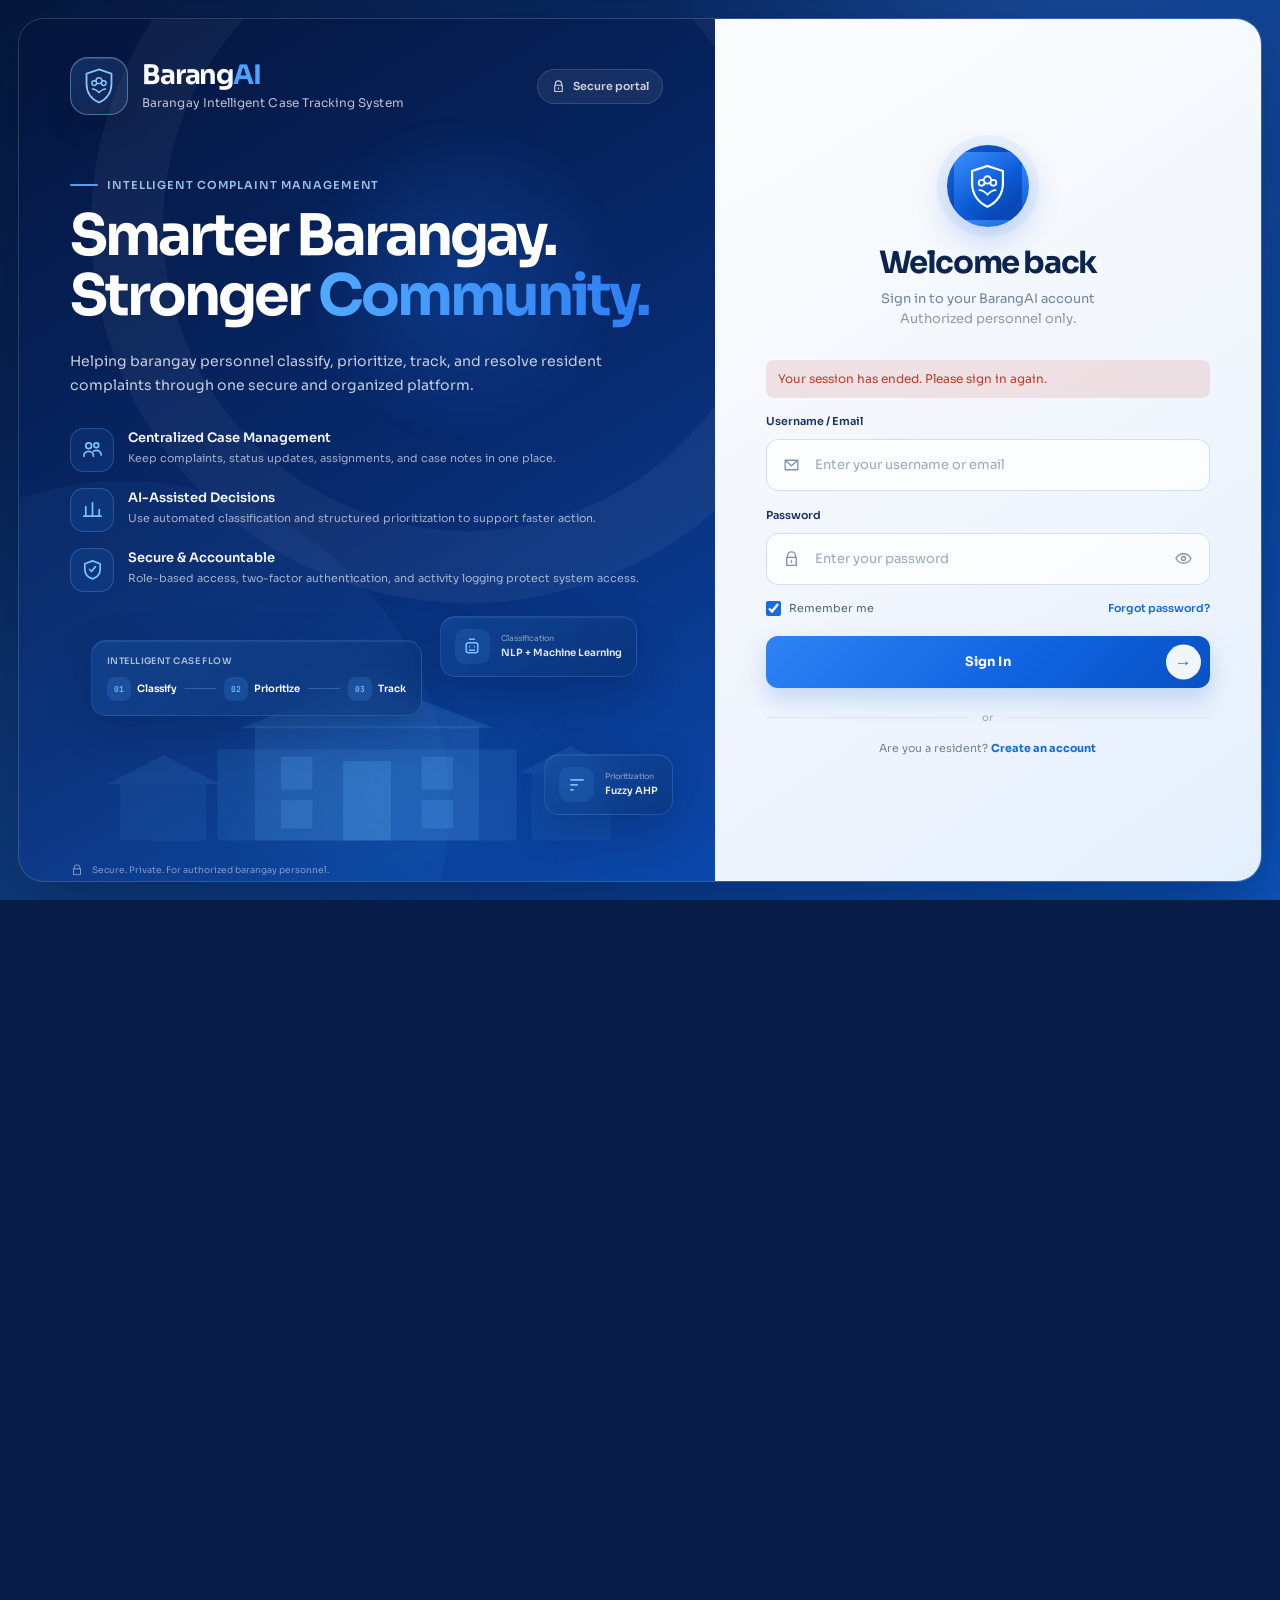
==== commit 4765a1d9: "IOS Fiexed NA" ====
--- a/index.html
+++ b/index.html
@@ -3,25 +3,16 @@
 <head>
 <meta charset="UTF-8">
 <meta name="viewport" content="width=device-width, initial-scale=1.0, viewport-fit=cover">
-<meta http-equiv="Cache-Control" content="no-store, no-cache, must-revalidate, max-age=0">
-<meta http-equiv="Pragma" content="no-cache">
-<meta http-equiv="Expires" content="0">
 <title>BarangAI – Barangay Intelligent Case Tracking System</title>
-<link rel="stylesheet" href="styles.css?v=20260828-iosshell2">
-<link rel="stylesheet" href="mobile-responsive.css?v=20260828-iosshell2">   <!-- ADD THIS LINE -->
+<link rel="stylesheet" href="styles.css?v=20260828-mobile-rootfix1">
+<link rel="stylesheet" href="mobile-responsive.css?v=20260828-mobile-rootfix1">   <!-- ADD THIS LINE -->
 </head>
-<body>
-<div id="admin-boot-guard" style="position:fixed;inset:0;z-index:9999;display:flex;align-items:center;justify-content:center;background:#f4f8fc;font-family:Arial,sans-serif;color:#15375f;">
-  <div style="text-align:center;padding:24px;">
-    <div style="font-size:18px;font-weight:700;margin-bottom:7px;">Loading BarangAI…</div>
-    <div style="font-size:12px;color:#71839a;">Verifying your administrator session.</div>
-  </div>
-</div>
+<body class="admin-page">
 
 
 
 <!-- MAIN SHELL -->
-<div id="shell" style="visibility:hidden;opacity:0;">
+<div id="shell" style="visibility:hidden;opacity:0;pointer-events:none;">
   <!-- SIDEBAR -->
   <div id="sidebar">
     <div id="sidebar-brand">
@@ -2003,21 +1994,12 @@
 <script src="js/classifier.js?v=20260814-split2"></script>
 <script src="js/dataset.js"></script>
 <script src="js/password-rules.js"></script>
-<script src="js/render.js?v=20260828-iosshell2"></script>
-<script src="js/app.js?v=20260828-iosshell2"></script>
-<script src="js/mobile.js?v=20260828-iosshell2"></script>
+<script src="js/render.js?v=20260828-timeline1"></script>
+<script src="js/app.js?v=20260828-timeline1"></script>
+<script src="js/mobile.js"></script>
 
 <script>
 (async function(){
-
-  // If iOS/Safari ever restores a stale hidden shell or the session request
-  // stalls, return to login instead of leaving an unusable blank page.
-  const adminBootWatchdog = setTimeout(function(){
-    const shell = document.getElementById('shell');
-    if (shell && (getComputedStyle(shell).visibility === 'hidden' || getComputedStyle(shell).opacity === '0')) {
-      location.replace('login.html?notice=session_expired&_=' + Date.now());
-    }
-  }, 12000);
 
   let user = null;
 
@@ -2387,32 +2369,51 @@
     }
   }
 
-  clearTimeout(adminBootWatchdog);
-
-  // iOS Safari hard fix: keep the shell laid out from first paint and only
-  // reveal it after authentication. Safari can fail to re-layout a complex
-  // flex app correctly when its parent changes from display:none to flex.
-  shell.style.display = 'flex';
+  // iOS/Safari: the shell stays in layout from the first paint.
+  // Only its visibility is gated by authentication. This avoids Safari
+  // failing to repaint a complex flex tree after display:none is removed.
   shell.style.visibility = 'visible';
   shell.style.opacity = '1';
-
-  if (window.matchMedia && window.matchMedia('(max-width: 768px)').matches) {
-    shell.style.position = 'fixed';
-    shell.style.inset = '0';
-    shell.style.width = '100%';
-    shell.style.height = '100dvh';
-    shell.style.maxWidth = '100%';
-    shell.style.overflow = 'hidden';
-    window.scrollTo(0, 0);
-    // Force Safari to commit one synchronous layout before helpers/FAB run.
-    void shell.offsetHeight;
+  shell.style.pointerEvents = 'auto';
+
+  // Always land on a real visible dashboard after authentication.
+  // Safari can restore stale class/scroll state from a previous page load.
+  document.querySelectorAll('.screen').forEach(function(screen){
+    screen.classList.remove('active');
+  });
+  const dashboardScreen = document.getElementById('screen-dashboard');
+  if (dashboardScreen) {
+    dashboardScreen.classList.add('active');
+    dashboardScreen.style.display = 'block';
   }
 
-  const bootGuard = document.getElementById('admin-boot-guard');
-  if (bootGuard) bootGuard.remove();
-
-  // Mobile helpers (FAB/sidebar) must initialize only after authentication.
-  document.dispatchEvent(new CustomEvent('barangai:admin-ready'));
+  const topbar = document.getElementById('topbar');
+  const main = document.getElementById('main');
+  const content = document.getElementById('content');
+  if (main) {
+    main.style.display = 'flex';
+    main.style.visibility = 'visible';
+    main.style.opacity = '1';
+  }
+  if (topbar) {
+    topbar.style.display = 'flex';
+    topbar.style.visibility = 'visible';
+  }
+  if (content) {
+    content.style.display = 'block';
+    content.style.visibility = 'visible';
+    content.style.opacity = '1';
+    content.scrollTop = 0;
+  }
+
+  // Force two paint/layout cycles before mobile helpers are allowed to add UI.
+  void shell.offsetHeight;
+  requestAnimationFrame(function(){
+    if (dashboardScreen) void dashboardScreen.offsetHeight;
+    requestAnimationFrame(function(){
+      document.dispatchEvent(new CustomEvent('barangai:admin-ready'));
+    });
+  });
 
 })();
 /*
@@ -3089,8 +3090,7 @@
 
 window.addEventListener('pageshow', function(event) {
   if (event.persisted) {
-    // Never revive a previously hidden/auth-transition DOM from iOS BFCache.
-    location.replace('index.html?_restore=' + Date.now());
+    location.reload();
   }
 });
 
--- a/mobile-responsive.css
+++ b/mobile-responsive.css
@@ -1232,3 +1232,60 @@
   body.resident-page .resident-benefits { max-width:100%; }
   body.resident-page .resident-hero p { max-width:100%; }
 }
+
+
+/* ═══════════════════════════════════════════════════════
+   BarangAI — Admin/Super Admin mobile drawer root fix
+   2026-08-28
+   The portal theme rules use `body.admin-mode #sidebar` and
+   `body.super-admin-mode #sidebar { position: relative; }` on desktop.
+   Those selectors are more specific than the older mobile `#sidebar`
+   rule and caused the drawer to stay in normal flex flow on phones,
+   pushing #main below the viewport.  These page+role-scoped rules
+   deliberately win on mobile while leaving desktop presentation intact.
+═══════════════════════════════════════════════════════ */
+@media (max-width: 768px) {
+  body.admin-page.admin-mode #sidebar,
+  body.admin-page.super-admin-mode #sidebar {
+    position: fixed !important;
+    top: 0 !important;
+    left: 0 !important;
+    bottom: auto !important;
+    right: auto !important;
+    width: 260px !important;
+    min-width: 260px !important;
+    height: 100vh !important;
+    height: 100dvh !important;
+    max-height: 100dvh !important;
+    z-index: 150 !important;
+    transform: translate3d(-100%, 0, 0) !important;
+    transition: transform .28s cubic-bezier(.4,0,.2,1) !important;
+    overflow-y: auto !important;
+    overflow-x: hidden !important;
+    -webkit-overflow-scrolling: touch;
+  }
+
+  body.admin-page.admin-mode #sidebar.open,
+  body.admin-page.super-admin-mode #sidebar.open {
+    transform: translate3d(0, 0, 0) !important;
+  }
+
+  body.admin-page.admin-mode #main,
+  body.admin-page.super-admin-mode #main {
+    position: relative;
+    width: 100% !important;
+    min-width: 0 !important;
+    height: 100vh !important;
+    height: 100dvh !important;
+    margin: 0 !important;
+    flex: 1 1 auto !important;
+  }
+
+  body.admin-page.admin-mode #content,
+  body.admin-page.super-admin-mode #content {
+    min-height: 0 !important;
+    overflow-y: auto !important;
+    overflow-x: hidden !important;
+    -webkit-overflow-scrolling: touch;
+  }
+}
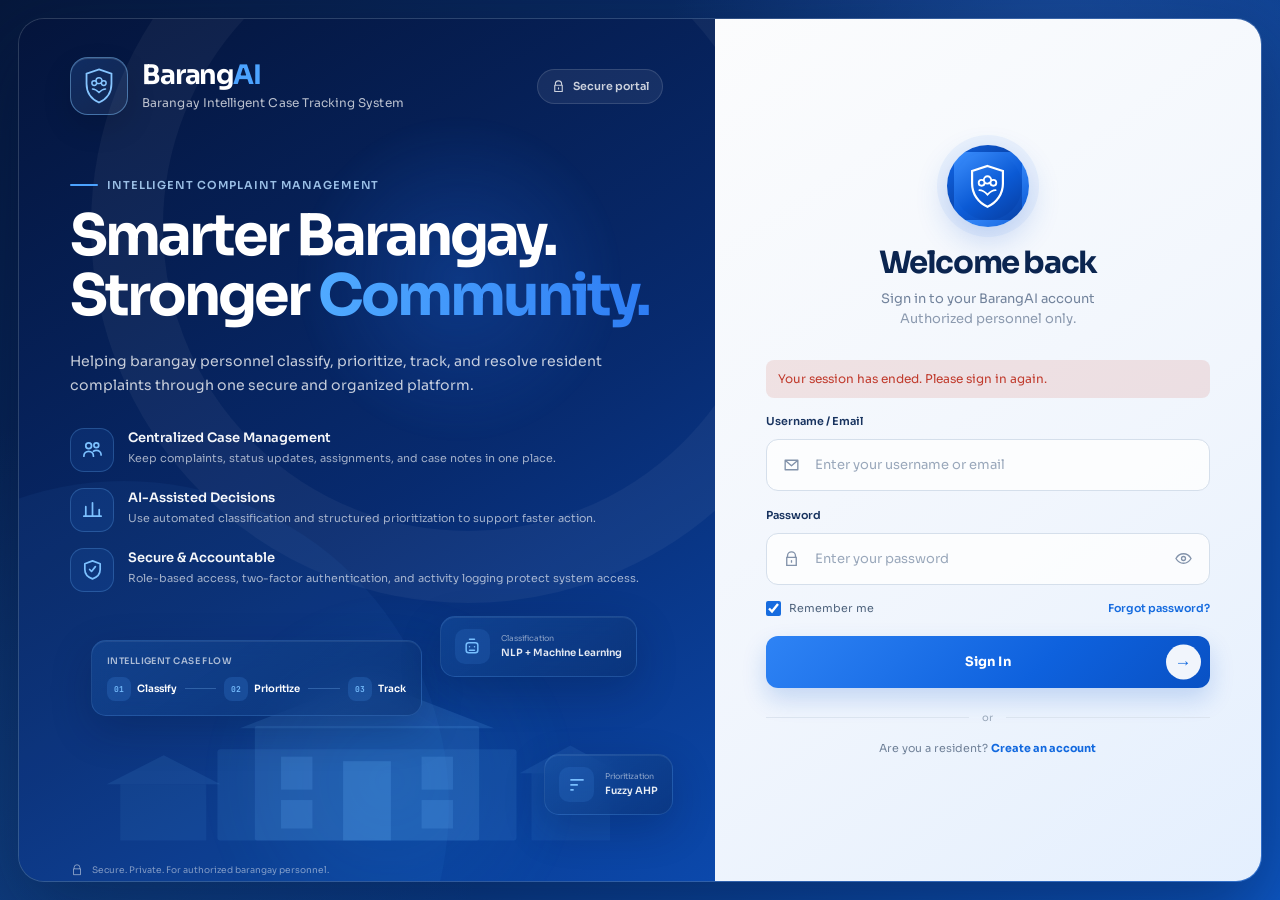
==== commit ba25c0ec: "Editable Category" ====
--- a/index.html
+++ b/index.html
@@ -3,9 +3,12 @@
 <head>
 <meta charset="UTF-8">
 <meta name="viewport" content="width=device-width, initial-scale=1.0, viewport-fit=cover">
+<meta http-equiv="Cache-Control" content="no-store, no-cache, must-revalidate, max-age=0">
+<meta http-equiv="Pragma" content="no-cache">
+<meta http-equiv="Expires" content="0">
 <title>BarangAI – Barangay Intelligent Case Tracking System</title>
-<link rel="stylesheet" href="styles.css?v=20260828-mobile-rootfix1">
-<link rel="stylesheet" href="mobile-responsive.css?v=20260828-mobile-rootfix1">   <!-- ADD THIS LINE -->
+<link rel="stylesheet" href="styles.css?v=20260828-iosrender1">
+<link rel="stylesheet" href="mobile-responsive.css?v=20260828-iosrender1">   <!-- ADD THIS LINE -->
 </head>
 <body class="admin-page">
 
@@ -498,6 +501,7 @@
       <button class="btn btn-secondary btn-sm" onclick="showScreen('complaints',null)">← Back</button>
       <!-- CHANGED: now calls openAssignModal() with the current complaint ID -->
       <button class="btn btn-primary btn-sm" onclick="openAssignModal(_currentDetailComplaintId)">Assign Officer</button>
+      <button class="btn btn-secondary btn-sm" id="detail-edit-classification-btn" onclick="openClassificationModal(_currentDetailComplaintId)">✎ Edit Classification</button>
       <button class="btn btn-secondary btn-sm" id="detail-resolve-btn" style="color:var(--green);border-color:var(--green);">✓ Resolve</button>
       <button class="btn btn-secondary btn-sm" id="detail-close-btn" style="color:var(--text3);">⊘ Close Case</button>
     </div>
@@ -524,6 +528,7 @@
       <div class="card">
         <div class="card-header"><div class="card-title">🤖 NLP Classification Result</div></div>
         <div class="card-body">
+          <div id="detail-classification-review-banner" style="display:none;margin-bottom:12px;padding:10px 12px;border-radius:9px;background:#fff8e8;border:1px solid #f2d18a;color:#7a5200;font-size:11px;line-height:1.55;"></div>
           <div class="nlp-box">
             <div class="nlp-label">SVM Model — Category Scores</div>
             <div id="nlp-conf-bars"></div>
@@ -1627,6 +1632,44 @@
 <!-- ═══════════════════════════════════════════════════
      ASSIGN OFFICER MODAL  ← UPDATED: dynamic, DB-backed
 ═══════════════════════════════════════════════════ -->
+<div id="classificationModal" class="modal-overlay">
+  <div class="modal" style="max-width:520px;">
+    <div class="modal-header">
+      <div>
+        <div class="modal-title">Edit Complaint Classification</div>
+        <div style="font-size:11px;color:var(--text3);margin-top:3px;" id="classification-modal-id">—</div>
+      </div>
+      <button class="modal-x" onclick="closeModal('classificationModal')">×</button>
+    </div>
+    <div class="modal-body">
+      <div id="classification-review-note" style="display:none;margin-bottom:12px;padding:10px 12px;border-radius:9px;background:#fff8e8;border:1px solid #f2d18a;color:#7a5200;font-size:11px;line-height:1.55;"></div>
+      <div class="field" style="margin-bottom:12px;">
+        <div class="label">Current Classification</div>
+        <div id="classification-current" style="font-size:13px;font-weight:700;color:var(--blue);padding:9px 0;">—</div>
+      </div>
+      <div class="field" style="margin-bottom:12px;">
+        <div class="label">Correct Category <span>*</span></div>
+        <select class="inp" id="classification-category">
+          <option value="Neighbor Disputes">Neighbor Disputes</option>
+          <option value="Money and Debt Disputes">Money and Debt Disputes</option>
+          <option value="Family Matters">Family Matters</option>
+          <option value="Petty Criminal Offenses">Petty Criminal Offenses</option>
+          <option value="Property Disputes">Property Disputes</option>
+          <option value="Contract Disputes">Contract Disputes</option>
+        </select>
+      </div>
+      <div style="font-size:11px;color:var(--text3);line-height:1.6;">
+        BARANGAI will recompute the Fuzzy AHP priority after the category is saved so the classification and priority remain consistent.
+      </div>
+      <div id="classification-modal-msg" style="min-height:18px;margin-top:10px;font-size:11px;"></div>
+    </div>
+    <div class="modal-footer">
+      <button class="btn btn-secondary" onclick="closeModal('classificationModal')">Cancel</button>
+      <button class="btn btn-primary" id="classification-save-btn" onclick="saveClassificationCorrection()">Save Classification</button>
+    </div>
+  </div>
+</div>
+
 <div id="assignModal" class="modal-overlay">
   <div class="modal" style="max-width:440px;">
     <div class="modal-header">
@@ -1991,11 +2034,11 @@
 
 <!-- Load order matters: data → classifier → dataset → render → app -->
 <script src="js/data.js"></script>
-<script src="js/classifier.js?v=20260814-split2"></script>
+<script src="js/classifier.js?v=20260828-fastload1"></script>
 <script src="js/dataset.js"></script>
 <script src="js/password-rules.js"></script>
-<script src="js/render.js?v=20260828-timeline1"></script>
-<script src="js/app.js?v=20260828-timeline1"></script>
+<script src="js/render.js?v=20260828-classreview1"></script>
+<script src="js/app.js?v=20260828-classreview1"></script>
 <script src="js/mobile.js"></script>
 
 <script>
@@ -2036,7 +2079,56 @@
 
   window.CURRENT_USER = user;
 
+  // Start the DB-first app bootstrap as soon as authentication is known. This
+  // runs in parallel with role-specific UI setup and Super Admin directory
+  // loading instead of waiting for those secondary requests to finish.
+  document.dispatchEvent(new CustomEvent('barangai:user-ready'));
+
   const shell = document.getElementById('shell');
+  let shellRevealed = false;
+
+  function revealAuthenticatedShell() {
+    if (shellRevealed || !shell) return;
+    shellRevealed = true;
+
+    shell.style.visibility = 'visible';
+    shell.style.opacity = '1';
+    shell.style.pointerEvents = 'auto';
+
+    document.querySelectorAll('.screen').forEach(function(screen){
+      screen.style.removeProperty('display');
+      screen.classList.remove('active');
+    });
+    const dashboardScreen = document.getElementById('screen-dashboard');
+    if (dashboardScreen) dashboardScreen.classList.add('active');
+
+    const topbar = document.getElementById('topbar');
+    const main = document.getElementById('main');
+    const content = document.getElementById('content');
+    if (main) {
+      main.style.display = 'flex';
+      main.style.visibility = 'visible';
+      main.style.opacity = '1';
+    }
+    if (topbar) {
+      topbar.style.display = 'flex';
+      topbar.style.visibility = 'visible';
+    }
+    if (content) {
+      content.style.display = 'block';
+      content.style.visibility = 'visible';
+      content.style.opacity = '1';
+      content.scrollTop = 0;
+    }
+
+    void shell.offsetHeight;
+    requestAnimationFrame(function(){
+      if (dashboardScreen) void dashboardScreen.offsetHeight;
+      requestAnimationFrame(function(){
+        document.dispatchEvent(new CustomEvent('barangai:admin-ready'));
+      });
+    });
+  }
 
   const nameEl =
     document.querySelector('#sidebar-user .user-name');
@@ -2122,6 +2214,10 @@
       dashSub.textContent = 'System-wide overview across all BarangAI barangays.';
     }
 
+    // Do not keep the whole Super Admin interface hidden while the barangay
+    // directory request runs. Complaint/dashboard data is loading in parallel.
+    revealAuthenticatedShell();
+
     /*
      * Load the global barangay directory from
      * our Super Admin-only backend endpoint.
@@ -2129,8 +2225,8 @@
     try {
 
       const response = await fetch(
-        'api.php?type=barangays',
-        { credentials:'include' }
+        'api.php?type=barangays&_=' + Date.now(),
+        { credentials:'include', cache:'no-store' }
       );
 
       const data = await response.json();
@@ -2369,51 +2465,9 @@
     }
   }
 
-  // iOS/Safari: the shell stays in layout from the first paint.
-  // Only its visibility is gated by authentication. This avoids Safari
-  // failing to repaint a complex flex tree after display:none is removed.
-  shell.style.visibility = 'visible';
-  shell.style.opacity = '1';
-  shell.style.pointerEvents = 'auto';
-
-  // Always land on a real visible dashboard after authentication.
-  // Safari can restore stale class/scroll state from a previous page load.
-  document.querySelectorAll('.screen').forEach(function(screen){
-    screen.classList.remove('active');
-  });
-  const dashboardScreen = document.getElementById('screen-dashboard');
-  if (dashboardScreen) {
-    dashboardScreen.classList.add('active');
-    dashboardScreen.style.display = 'block';
-  }
-
-  const topbar = document.getElementById('topbar');
-  const main = document.getElementById('main');
-  const content = document.getElementById('content');
-  if (main) {
-    main.style.display = 'flex';
-    main.style.visibility = 'visible';
-    main.style.opacity = '1';
-  }
-  if (topbar) {
-    topbar.style.display = 'flex';
-    topbar.style.visibility = 'visible';
-  }
-  if (content) {
-    content.style.display = 'block';
-    content.style.visibility = 'visible';
-    content.style.opacity = '1';
-    content.scrollTop = 0;
-  }
-
-  // Force two paint/layout cycles before mobile helpers are allowed to add UI.
-  void shell.offsetHeight;
-  requestAnimationFrame(function(){
-    if (dashboardScreen) void dashboardScreen.offsetHeight;
-    requestAnimationFrame(function(){
-      document.dispatchEvent(new CustomEvent('barangai:admin-ready'));
-    });
-  });
+  // Normal Admin reaches this point immediately; Super Admin may already have
+  // been revealed above while its barangay directory continues loading.
+  revealAuthenticatedShell();
 
 })();
 /*
--- a/mobile-responsive.css
+++ b/mobile-responsive.css
@@ -1233,59 +1233,34 @@
   body.resident-page .resident-hero p { max-width:100%; }
 }
 
-
 /* ═══════════════════════════════════════════════════════
-   BarangAI — Admin/Super Admin mobile drawer root fix
-   2026-08-28
-   The portal theme rules use `body.admin-mode #sidebar` and
-   `body.super-admin-mode #sidebar { position: relative; }` on desktop.
-   Those selectors are more specific than the older mobile `#sidebar`
-   rule and caused the drawer to stay in normal flex flow on phones,
-   pushing #main below the viewport.  These page+role-scoped rules
-   deliberately win on mobile while leaving desktop presentation intact.
+   MOBILE ADMIN/SUPER ADMIN ROOT LAYOUT FIX
+   Keep the drawer out of document flow on phones.
 ═══════════════════════════════════════════════════════ */
 @media (max-width: 768px) {
-  body.admin-page.admin-mode #sidebar,
-  body.admin-page.super-admin-mode #sidebar {
+  body.admin-mode #sidebar,
+  body.super-admin-mode #sidebar {
     position: fixed !important;
     top: 0 !important;
     left: 0 !important;
-    bottom: auto !important;
-    right: auto !important;
+    bottom: 0 !important;
     width: 260px !important;
     min-width: 260px !important;
-    height: 100vh !important;
     height: 100dvh !important;
     max-height: 100dvh !important;
+    transform: translateX(-100%) !important;
     z-index: 150 !important;
-    transform: translate3d(-100%, 0, 0) !important;
-    transition: transform .28s cubic-bezier(.4,0,.2,1) !important;
-    overflow-y: auto !important;
-    overflow-x: hidden !important;
-    -webkit-overflow-scrolling: touch;
-  }
-
-  body.admin-page.admin-mode #sidebar.open,
-  body.admin-page.super-admin-mode #sidebar.open {
-    transform: translate3d(0, 0, 0) !important;
-  }
-
-  body.admin-page.admin-mode #main,
-  body.admin-page.super-admin-mode #main {
-    position: relative;
+  }
+
+  body.admin-mode #sidebar.open,
+  body.super-admin-mode #sidebar.open {
+    transform: translateX(0) !important;
+  }
+
+  body.admin-mode #main,
+  body.super-admin-mode #main {
     width: 100% !important;
     min-width: 0 !important;
-    height: 100vh !important;
-    height: 100dvh !important;
-    margin: 0 !important;
-    flex: 1 1 auto !important;
-  }
-
-  body.admin-page.admin-mode #content,
-  body.admin-page.super-admin-mode #content {
-    min-height: 0 !important;
-    overflow-y: auto !important;
-    overflow-x: hidden !important;
-    -webkit-overflow-scrolling: touch;
-  }
-}
+    margin-left: 0 !important;
+  }
+}
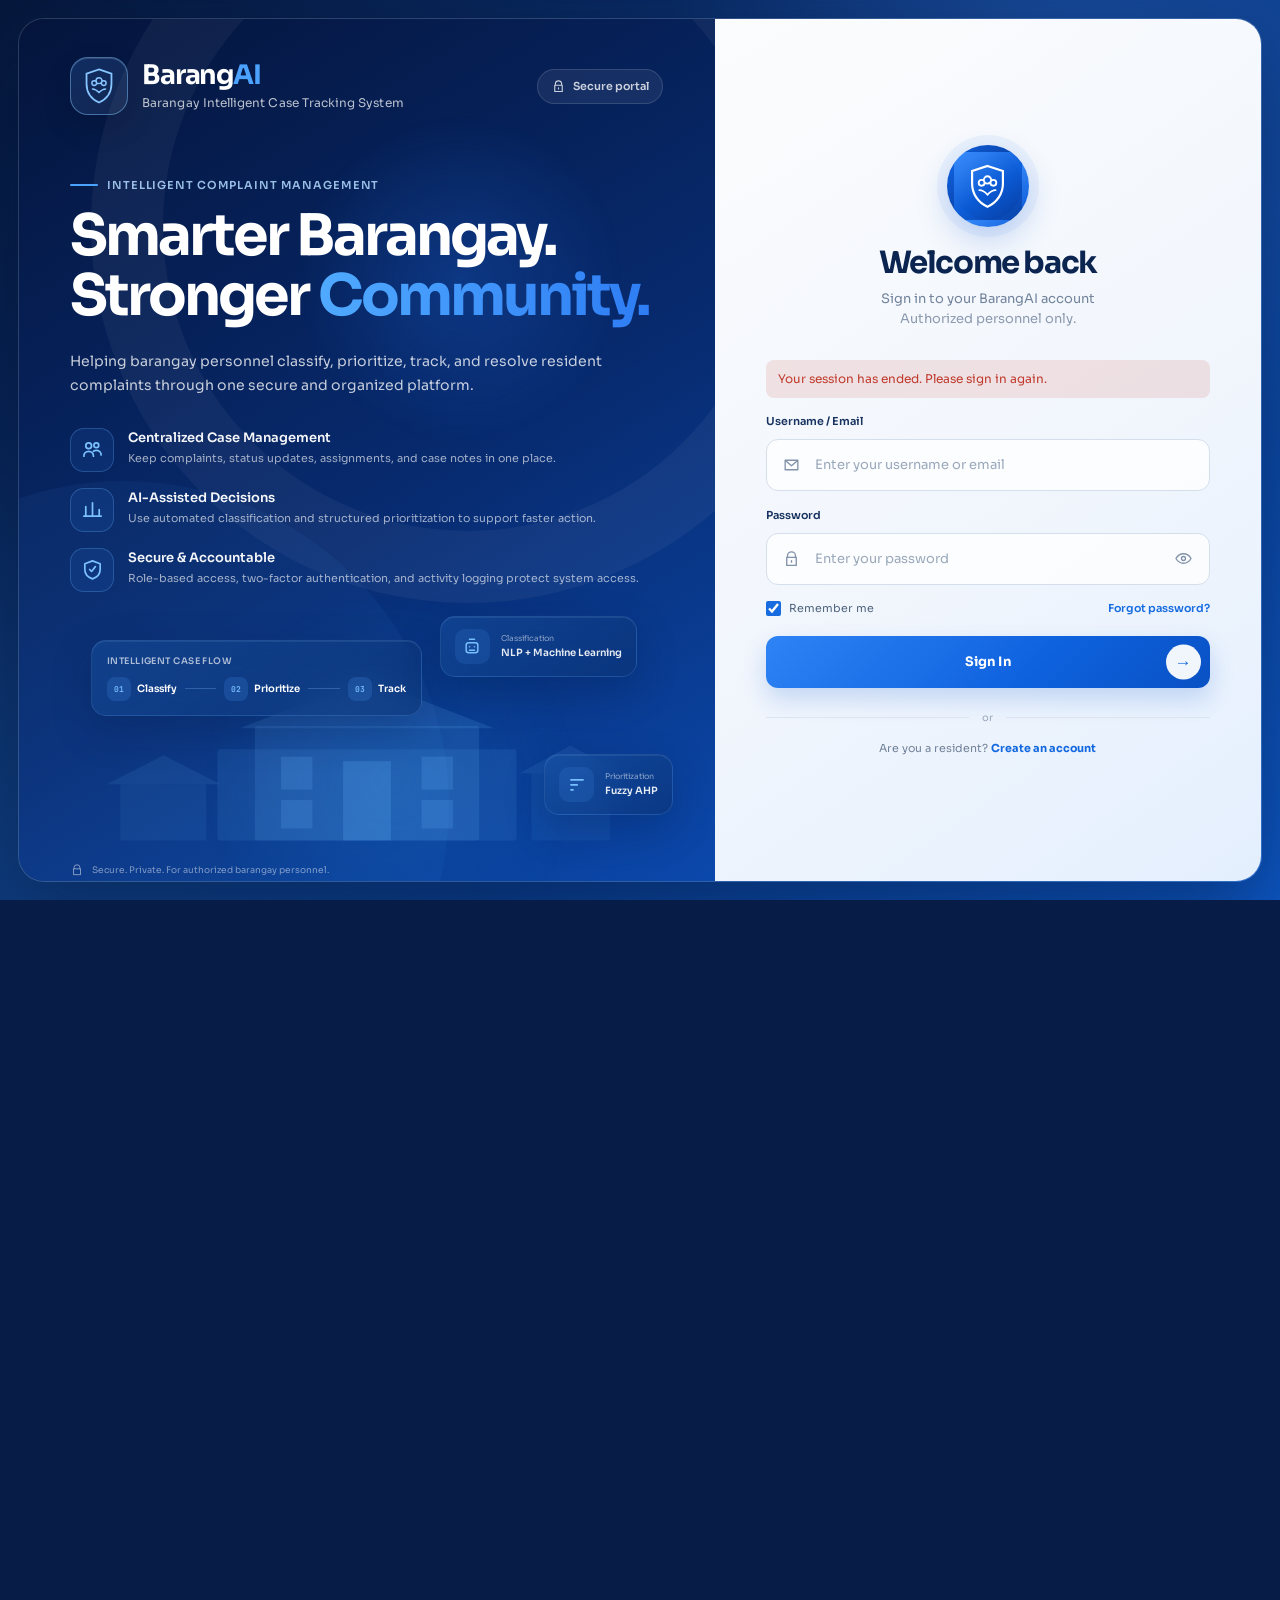
==== commit a79223aa: "Fixed residents will see classification after verification" ====
--- a/index.html
+++ b/index.html
@@ -501,7 +501,7 @@
       <button class="btn btn-secondary btn-sm" onclick="showScreen('complaints',null)">← Back</button>
       <!-- CHANGED: now calls openAssignModal() with the current complaint ID -->
       <button class="btn btn-primary btn-sm" onclick="openAssignModal(_currentDetailComplaintId)">Assign Officer</button>
-      <button class="btn btn-secondary btn-sm" id="detail-edit-classification-btn" onclick="openClassificationModal(_currentDetailComplaintId)">✎ Edit Classification</button>
+      <button class="btn btn-secondary btn-sm" id="detail-edit-classification-btn" onclick="openClassificationModal(_currentDetailComplaintId)">✓ Verify Classification</button>
       <button class="btn btn-secondary btn-sm" id="detail-resolve-btn" style="color:var(--green);border-color:var(--green);">✓ Resolve</button>
       <button class="btn btn-secondary btn-sm" id="detail-close-btn" style="color:var(--text3);">⊘ Close Case</button>
     </div>
@@ -1636,7 +1636,7 @@
   <div class="modal" style="max-width:520px;">
     <div class="modal-header">
       <div>
-        <div class="modal-title">Edit Complaint Classification</div>
+        <div class="modal-title" id="classification-modal-title">Verify Complaint Classification</div>
         <div style="font-size:11px;color:var(--text3);margin-top:3px;" id="classification-modal-id">—</div>
       </div>
       <button class="modal-x" onclick="closeModal('classificationModal')">×</button>
@@ -1648,7 +1648,7 @@
         <div id="classification-current" style="font-size:13px;font-weight:700;color:var(--blue);padding:9px 0;">—</div>
       </div>
       <div class="field" style="margin-bottom:12px;">
-        <div class="label">Correct Category <span>*</span></div>
+        <div class="label">Verified Category <span>*</span></div>
         <select class="inp" id="classification-category">
           <option value="Neighbor Disputes">Neighbor Disputes</option>
           <option value="Money and Debt Disputes">Money and Debt Disputes</option>
@@ -1665,7 +1665,7 @@
     </div>
     <div class="modal-footer">
       <button class="btn btn-secondary" onclick="closeModal('classificationModal')">Cancel</button>
-      <button class="btn btn-primary" id="classification-save-btn" onclick="saveClassificationCorrection()">Save Classification</button>
+      <button class="btn btn-primary" id="classification-save-btn" onclick="saveClassificationCorrection()">Verify Classification</button>
     </div>
   </div>
 </div>
@@ -3150,4 +3150,4 @@
 
 </script>
 </body>
-</html>+</html>
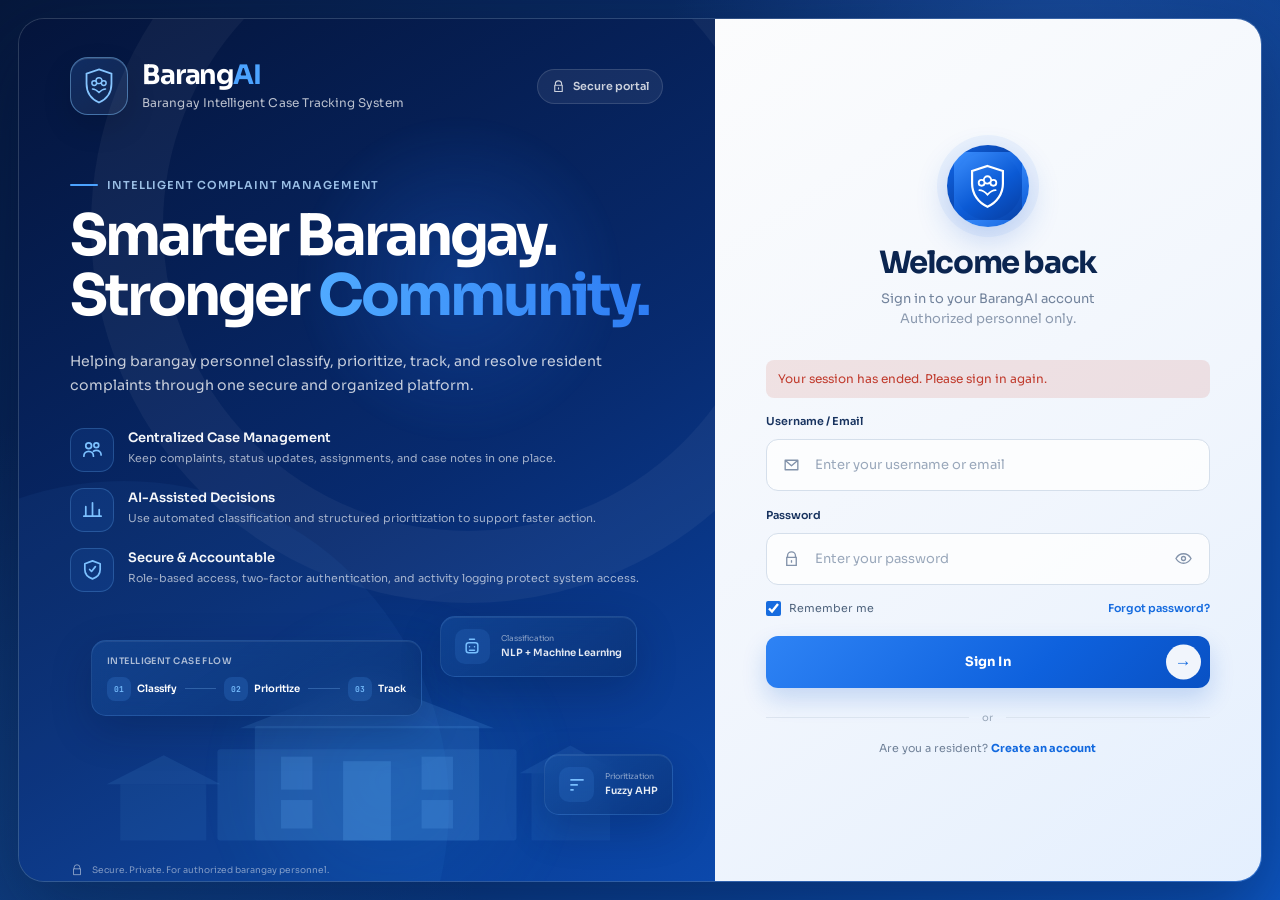
==== commit d5d11c43: "money.debt" ====
--- a/index.html
+++ b/index.html
@@ -1651,7 +1651,7 @@
         <div class="label">Verified Category <span>*</span></div>
         <select class="inp" id="classification-category">
           <option value="Neighbor Disputes">Neighbor Disputes</option>
-          <option value="Money and Debt Disputes">Money and Debt Disputes</option>
+          <option value="Money/Debt Disputes">Money/Debt Disputes</option>
           <option value="Family Matters">Family Matters</option>
           <option value="Petty Criminal Offenses">Petty Criminal Offenses</option>
           <option value="Property Disputes">Property Disputes</option>
